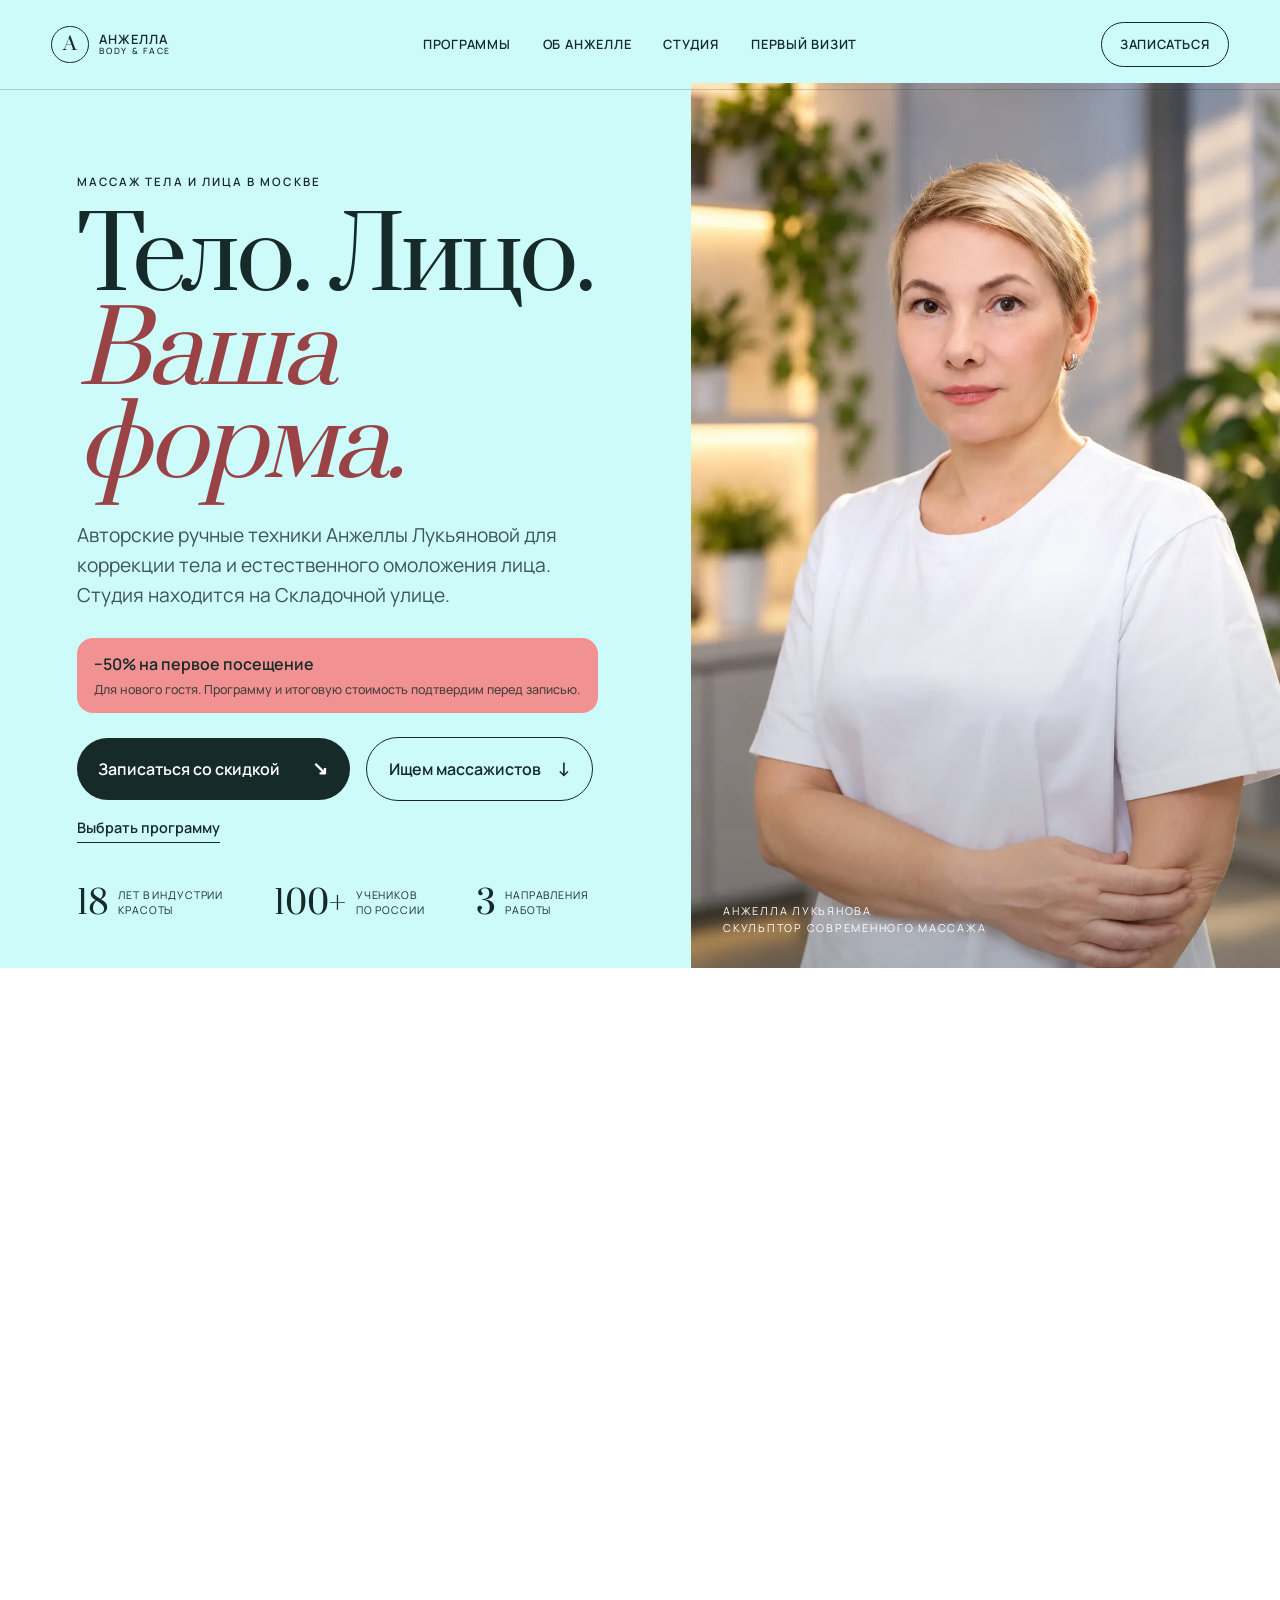
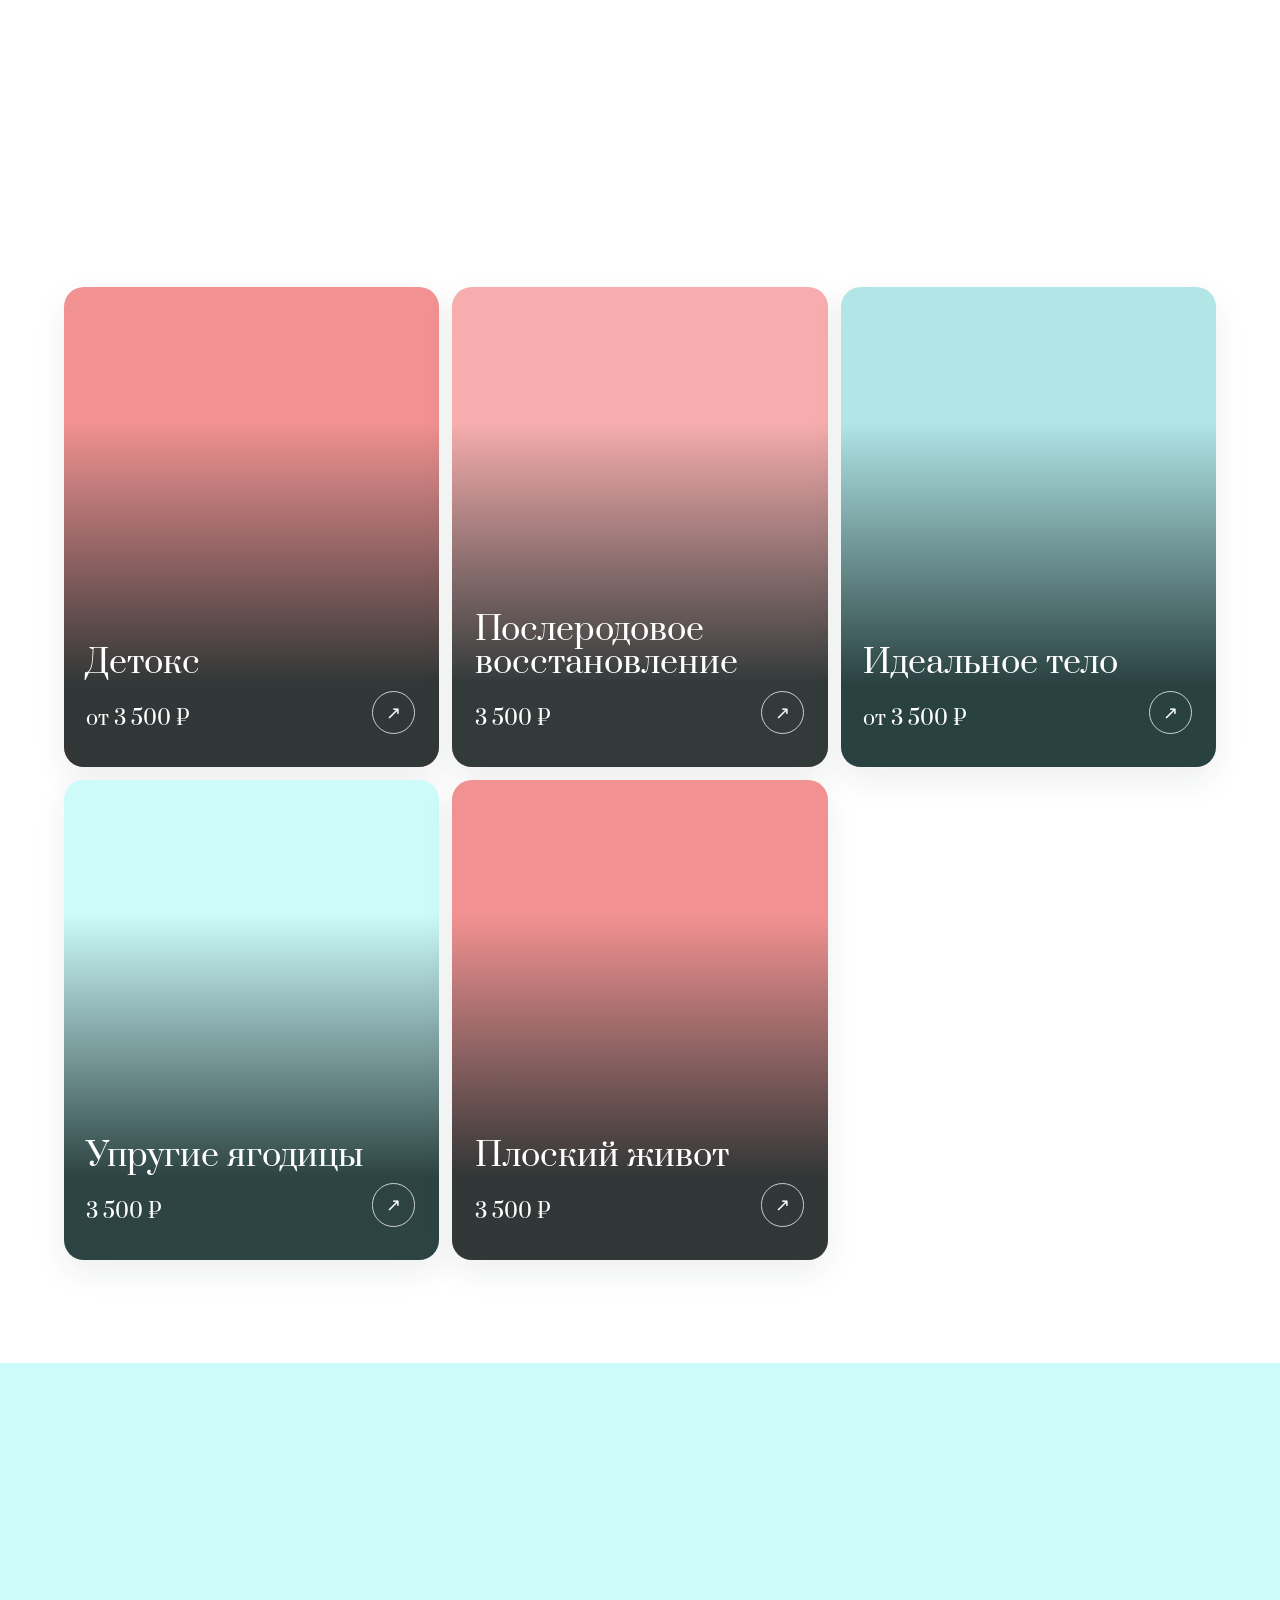
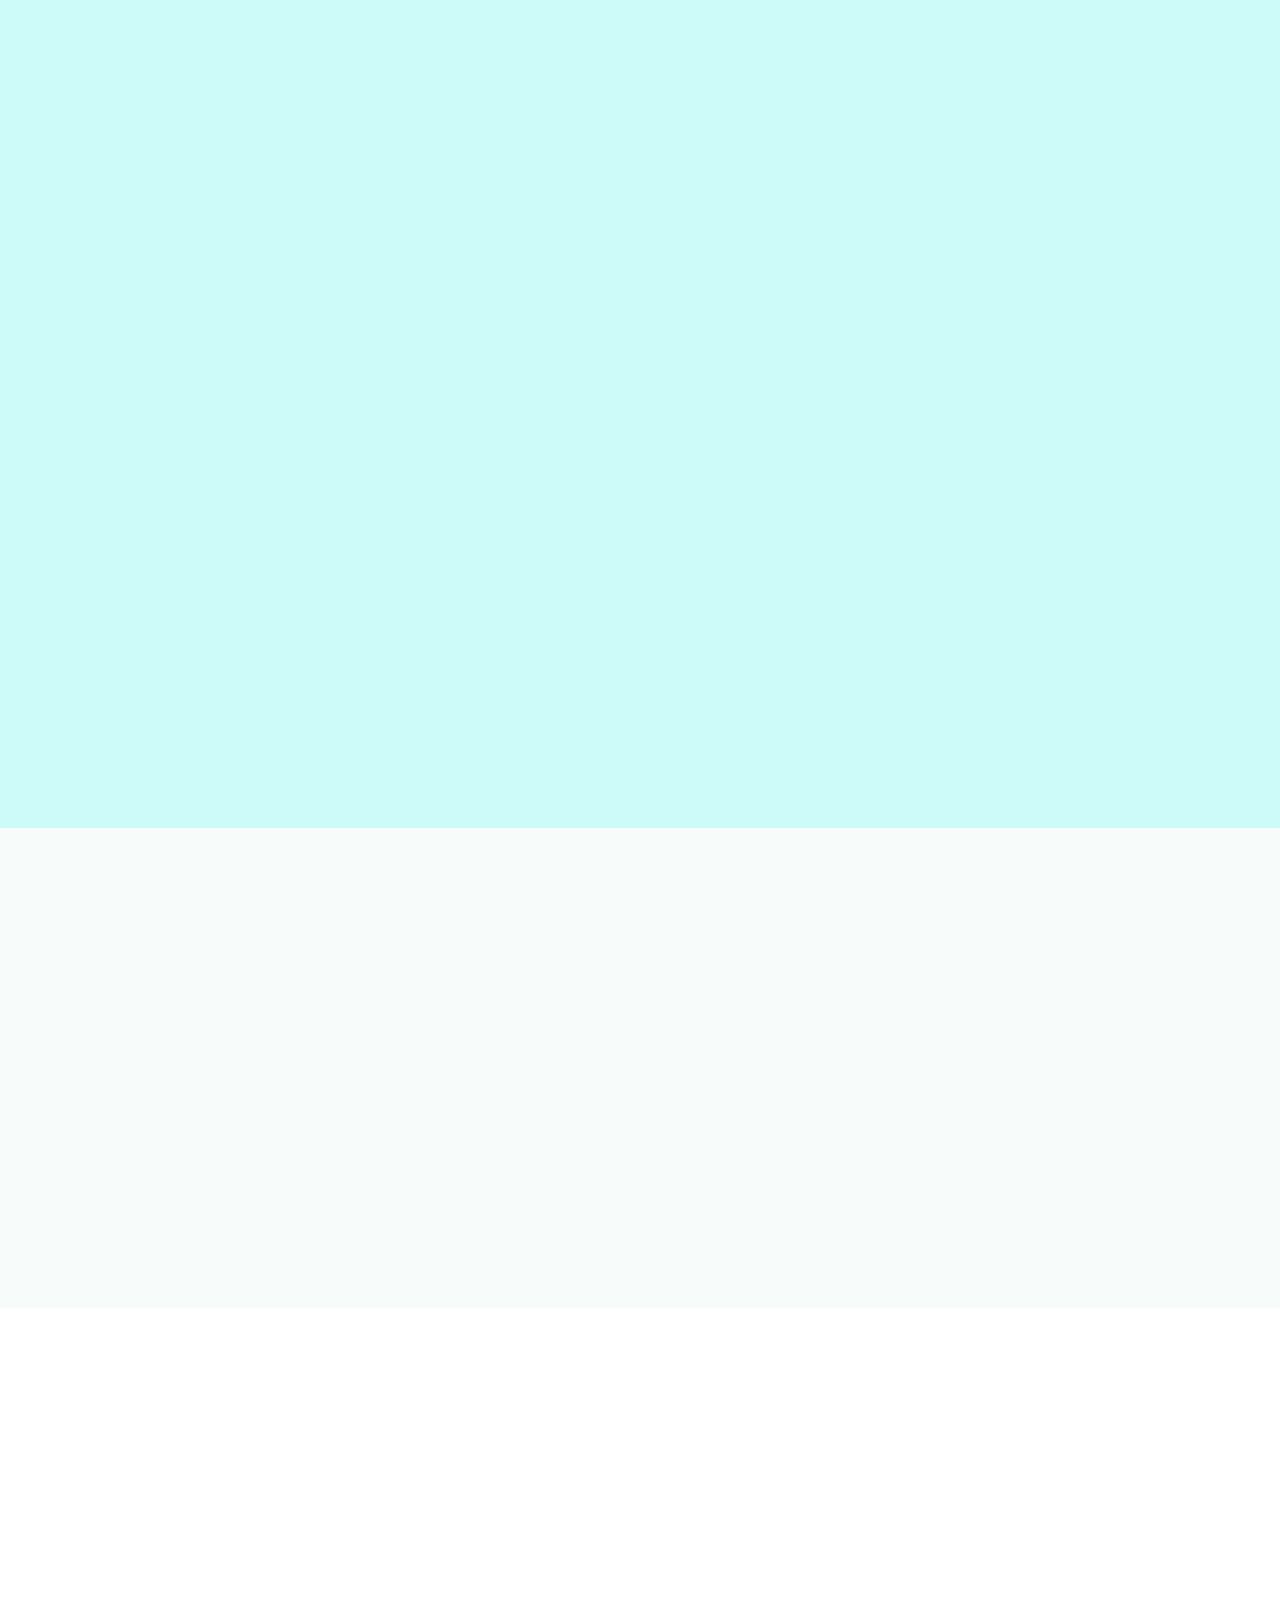
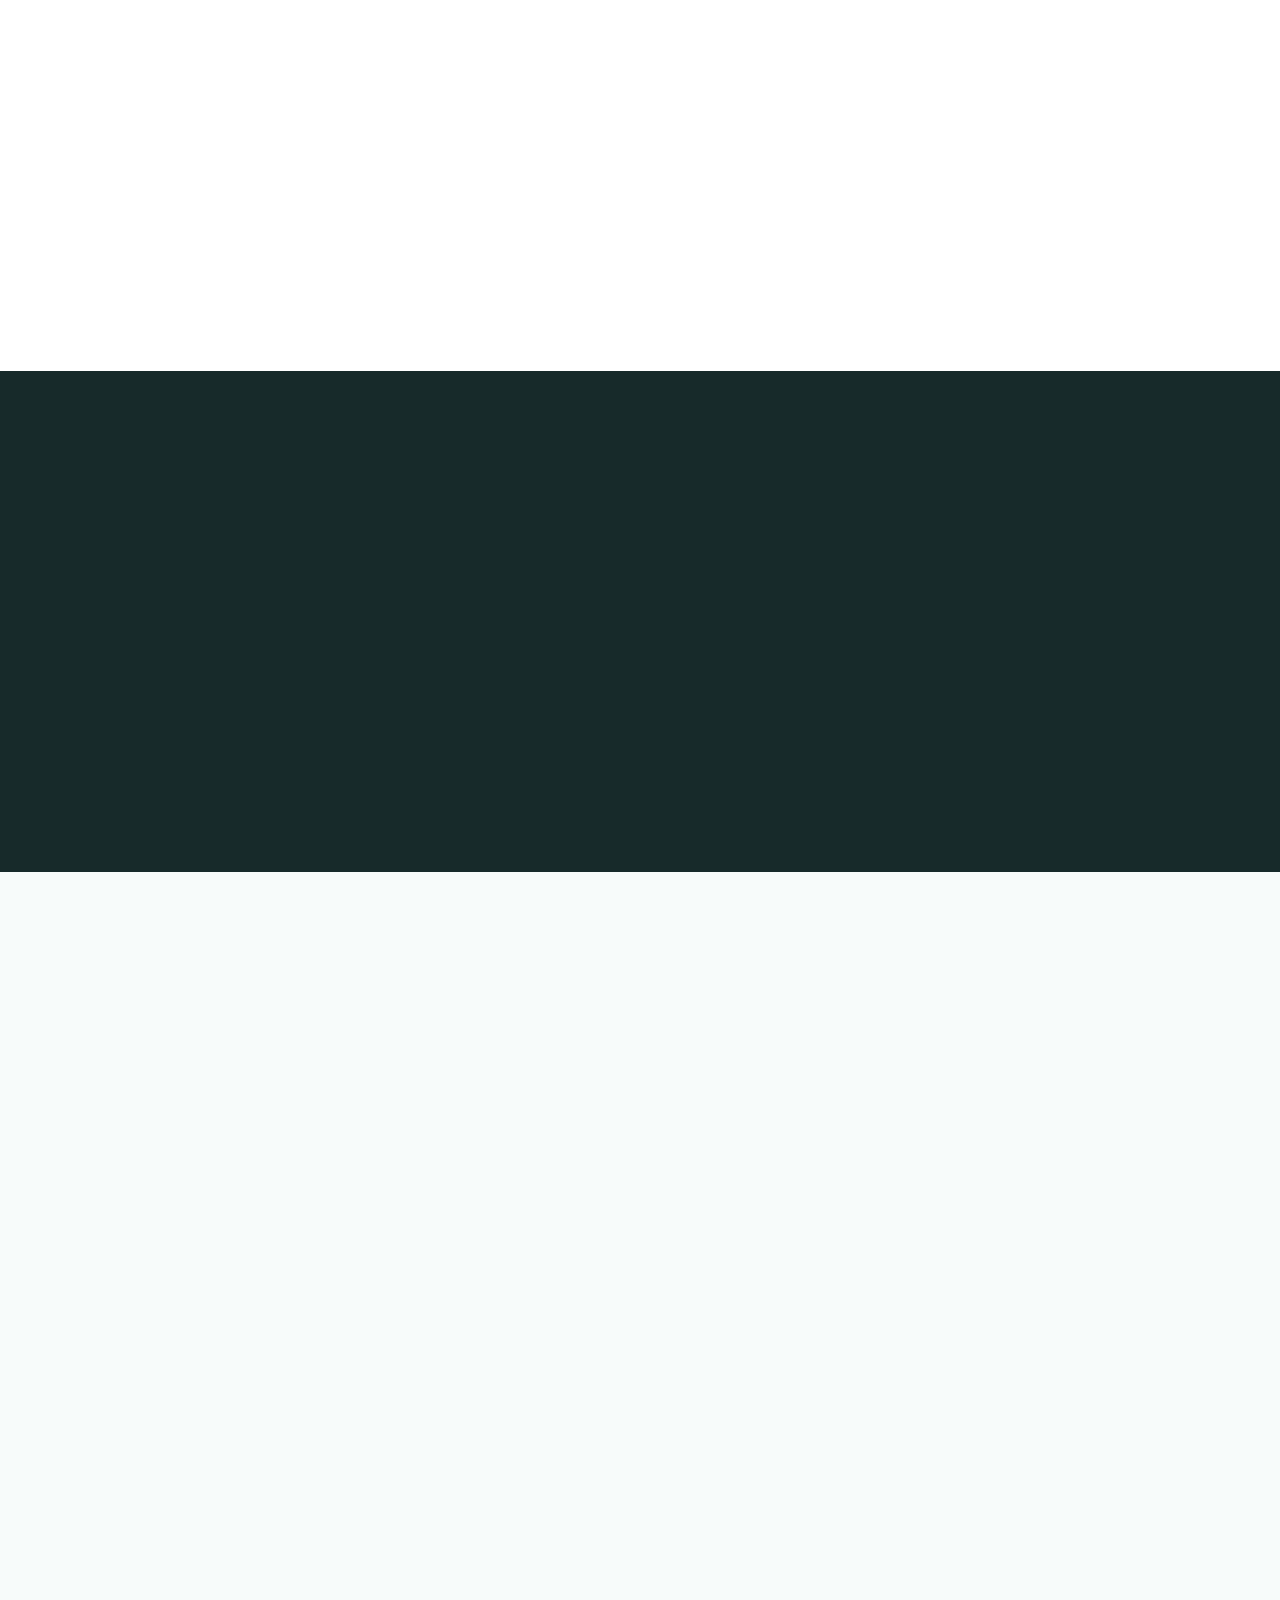
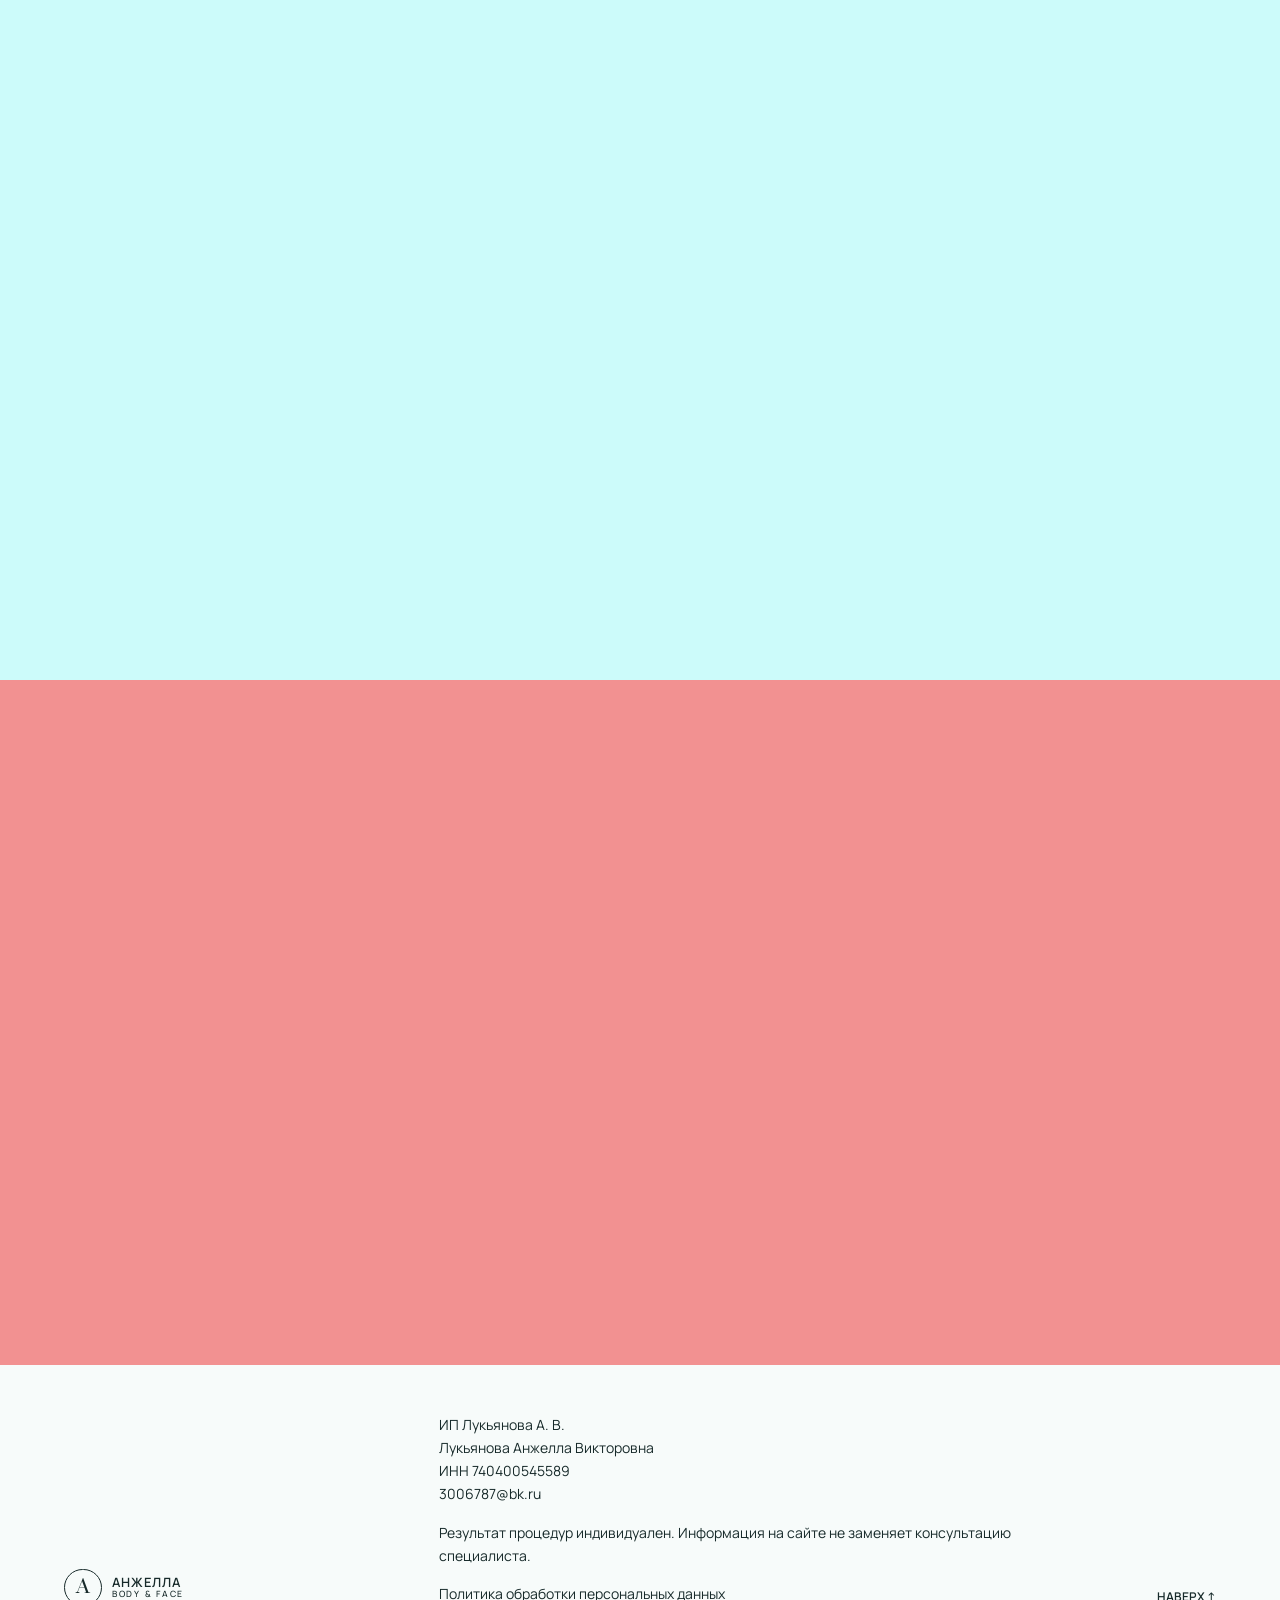
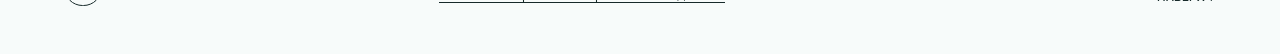
==== index.html @ 1d1139fc "Add hero vacancy link and content admin integration" ====
<!doctype html>
<html lang="ru">
<head>
  <meta charset="utf-8">
  <meta http-equiv="Content-Security-Policy" content="default-src 'none'; script-src 'self'; style-src 'self'; img-src 'self'; font-src 'self'; connect-src https://angella-content-admin.pastel-seal-2668.chatgpt.site; frame-src https://yandex.ru; object-src 'none'; base-uri 'none'; form-action 'none'; worker-src 'none'; manifest-src 'none'; upgrade-insecure-requests">
  <meta name="referrer" content="no-referrer">
  <meta http-equiv="x-dns-prefetch-control" content="off">
  <meta name="viewport" content="width=device-width, initial-scale=1">
  <meta name="description" content="Студия авторского массажа Анжеллы Лукьяновой в Москве: коррекция тела, омоложение лица и косметологический уход. Скидка 50% на первое посещение.">
  <meta name="theme-color" content="#CCFBFA">
  <meta property="og:type" content="website">
  <meta property="og:locale" content="ru_RU">
  <meta property="og:title" content="Студия массажа Анжеллы Лукьяновой в Москве">
  <meta property="og:description" content="Авторские программы для тела и лица. Скидка 50% на первое посещение.">
  <meta property="og:url" content="https://ranhomer2010-sketch.github.io/TOPAN42/">
  <meta property="og:image" content="https://ranhomer2010-sketch.github.io/TOPAN42/assets/photo-reception.webp">
  <meta property="og:image:alt" content="Интерьер студии массажа Анжеллы Лукьяновой">
  <meta name="twitter:card" content="summary_large_image">
  <title>Студия массажа Анжеллы Лукьяновой в Москве</title>
  <link rel="canonical" href="https://ranhomer2010-sketch.github.io/TOPAN42/">
  <link rel="icon" href="assets/favicon.svg" type="image/svg+xml">
  <link rel="stylesheet" href="assets/styles.css?v=20260920-vacancy-hero">
</head>
<body>
  <a class="skip-link" href="#main">Перейти к содержанию</a>

  <header class="site-header" aria-label="Основная навигация">
    <a class="brand" href="#top" aria-label="Анжелла Лукьянова, на главную">
      <span class="brand-mark">A</span>
      <span class="brand-copy">Анжелла<br><small>body &amp; face</small></span>
    </a>
    <nav class="desktop-nav" aria-label="Разделы страницы">
      <a href="#programs">Программы</a>
      <a href="#about">Об Анжелле</a>
      <a href="#studio">Студия</a>
      <a href="#visit">Первый визит</a>
    </nav>
    <a class="header-cta" href="#contacts">Записаться</a>
  </header>

  <nav class="mobile-nav" aria-label="Быстрая навигация">
    <a href="#programs">Услуги</a>
    <a href="#location">Карта</a>
    <a class="mobile-nav-primary" href="#contacts">Запись</a>
  </nav>

  <main id="main">
    <section class="hero" id="top">
      <div class="hero-copy reveal">
        <p class="eyebrow">Массаж тела и лица в Москве</p>
        <h1>Тело. Лицо.<br><em>Ваша форма.</em></h1>
        <p class="hero-lead" data-content="general.heroLead">Авторские ручные техники Анжеллы Лукьяновой для коррекции тела и естественного омоложения лица. Студия находится на Складочной улице.</p>
        <a class="hero-offer" href="#offers">
          <strong data-content="general.firstVisitOffer">−50% на первое посещение</strong>
          <span data-content="general.firstVisitNote">Для нового гостя. Программу и итоговую стоимость подтвердим перед записью.</span>
        </a>
        <div class="hero-actions">
          <a class="button button-dark" href="#contacts">Записаться со скидкой <span aria-hidden="true">↘</span></a>
          <a class="button hero-vacancy-button" href="#vacancy">Ищем массажистов <span aria-hidden="true">↓</span></a>
          <a class="text-link" href="#programs">Выбрать программу</a>
        </div>
        <dl class="hero-stats" aria-label="Опыт и квалификация">
          <div><dt>18</dt><dd>лет в индустрии<br>красоты</dd></div>
          <div><dt>100+</dt><dd>учеников<br>по России</dd></div>
          <div><dt>3</dt><dd>направления<br>работы</dd></div>
        </dl>
      </div>
      <div class="hero-visual reveal">
        <img src="assets/hero-angella.webp" alt="Анжелла Лукьянова, основатель студии массажа" width="1024" height="1536" fetchpriority="high" decoding="async">
        <p class="image-note">Анжелла Лукьянова<br>скульптор современного массажа</p>
      </div>
    </section>

    <section class="programs section-pad" id="programs" aria-labelledby="programs-title">
      <div class="section-head reveal">
        <div>
          <p class="section-number">Программы</p>
          <h2 id="programs-title">Выберите свою<br><em>точку изменений</em></h2>
        </div>
        <p class="section-intro">Три направления, десять программ. Если сложно выбрать, начните с задачи, которую хотите решить.</p>
      </div>

      <aside class="offers reveal" id="offers" aria-labelledby="offers-title">
        <h3 id="offers-title">Начните со знакомства</h3>
        <div class="offers-grid">
          <div class="offer offer-first">
            <strong>50%</strong>
            <div><h4>Новому гостю на первое посещение</h4><p>Разовая скидка для знакомства со студией. Перед записью поможем выбрать программу и подтвердим итоговую стоимость.</p></div>
          </div>
          <div class="offer">
            <strong>20%</strong>
            <div><h4>На курс из 10 сеансов</h4><p data-content="general.course10Offer">При покупке курса из 10 сеансов в день пробного посещения — скидка 20%.</p></div>
          </div>
          <div class="offer">
            <strong>15%</strong>
            <div><h4>На курс из 5 сеансов</h4><p data-content="general.course5Offer">При покупке курса из 5 сеансов в день пробного посещения — скидка 15%.</p></div>
          </div>
        </div>
        <div class="offer-details">
          <p><strong>Как воспользоваться:</strong> напишите в MAX, WhatsApp или запишитесь онлайн через DIKIDI, сообщите, что идёте впервые, и выберите удобное время.</p>
          <p>Скидки на курсы оформляются только в день пробного сеанса. Доступность акции для выбранной процедуры и итоговую стоимость специалист подтвердит до записи.</p>
        </div>
      </aside>

      <div class="program-tabs reveal" role="tablist" aria-label="Категории программ">
        <button class="tab is-active" id="tab-body" role="tab" aria-selected="true" aria-controls="program-grid" tabindex="0" data-filter="body">Коррекция тела</button>
        <button class="tab" id="tab-face" role="tab" aria-selected="false" aria-controls="program-grid" tabindex="-1" data-filter="face">Омоложение лица</button>
        <button class="tab" id="tab-cosmetology" role="tab" aria-selected="false" aria-controls="program-grid" tabindex="-1" data-filter="cosmetology">Косметология</button>
      </div>

      <div class="program-grid" id="program-grid" role="tabpanel" aria-labelledby="tab-body">
        <button class="service-card coral reveal" type="button" data-category="body" data-service="detox">
          <img class="service-art" src="assets/art-detox.webp" alt="" width="1086" height="1448" loading="lazy" decoding="async">
          <span class="service-name">Детокс</span><strong>от 3 500 ₽</strong><span class="service-arrow">↗</span>
        </button>
        <button class="service-card blush reveal" type="button" data-category="body" data-service="postpartum">
          <img class="service-art" src="assets/art-postpartum.webp" alt="" width="1086" height="1448" loading="lazy" decoding="async">
          <span class="service-name">Послеродовое восстановление</span><strong>3 500 ₽</strong><span class="service-arrow">↗</span>
        </button>
        <button class="service-card aqua reveal" type="button" data-category="body" data-service="ideal-body">
          <img class="service-art" src="assets/art-ideal-body.webp" alt="" width="1086" height="1448" loading="lazy" decoding="async">
          <span class="service-name">Идеальное тело</span><strong>от 3 500 ₽</strong><span class="service-arrow">↗</span>
        </button>
        <button class="service-card ice reveal" type="button" data-category="body" data-service="glutes">
          <img class="service-art" src="assets/art-glutes.webp" alt="" width="1086" height="1448" loading="lazy" decoding="async">
          <span class="service-name">Упругие ягодицы</span><strong>3 500 ₽</strong><span class="service-arrow">↗</span>
        </button>
        <button class="service-card coral reveal" type="button" data-category="body" data-service="flat-stomach">
          <img class="service-art" src="assets/art-flat-stomach.webp" alt="" width="1086" height="1448" loading="lazy" decoding="async">
          <span class="service-name">Плоский живот</span><strong>3 500 ₽</strong><span class="service-arrow">↗</span>
        </button>
        <button class="service-card blush reveal" type="button" data-category="face" data-service="stop-age">
          <img class="service-art" src="assets/art-stop-age.webp" alt="" width="1086" height="1448" loading="lazy" decoding="async">
          <span class="service-name">СтопВозраст</span><strong>3 500 ₽</strong><span class="service-arrow">↗</span>
        </button>
        <button class="service-card aqua reveal" type="button" data-category="face" data-service="face-plastic">
          <img class="service-art" src="assets/art-face-plastic.webp" alt="" width="1086" height="1448" loading="lazy" decoding="async">
          <span class="service-name">Ручная пластика лица</span><strong>3 500 ₽</strong><span class="service-arrow">↗</span>
        </button>
        <button class="service-card ice reveal" type="button" data-category="cosmetology" data-service="lifting">
          <img class="service-art" src="assets/art-lifting.webp" alt="" width="1082" height="1453" loading="lazy" decoding="async">
          <span class="service-name">Лифтинг-комплекс</span><strong>5 000 ₽</strong><span class="service-arrow">↗</span>
        </button>
        <button class="service-card coral reveal" type="button" data-category="cosmetology" data-service="cleaning">
          <img class="service-art" src="assets/art-cleaning.webp" alt="" width="1086" height="1448" loading="lazy" decoding="async">
          <span class="service-name">Механическая чистка</span><strong>3 600 ₽</strong><span class="service-arrow">↗</span>
        </button>
        <button class="service-card aqua reveal" type="button" data-category="cosmetology" data-service="regeneration">
          <img class="service-art" src="assets/art-regeneration.webp" alt="" width="1086" height="1448" loading="lazy" decoding="async">
          <span class="service-name">Очищение + регенерация</span><strong>4 600 ₽</strong><span class="service-arrow">↗</span>
        </button>
      </div>
    </section>

    <section class="about section-pad" id="about" aria-labelledby="about-title">
      <div class="about-title reveal">
        <p class="section-number">Мастер</p>
        <h2 id="about-title">Анжелла<br><em>Лукьянова</em></h2>
        <p class="role">Скульптор современного массажа тела и лица</p>
      </div>
      <div class="about-story reveal">
        <p class="story-lead">«Красота начинается с того момента, когда ты решаешь быть собой»</p>
        <p>Мой путь в сфере массажа начался в 2008 году. Пять лет я работала ведущим косметологом французского бренда в ЦУМе, а затем создала собственный подход к ручной коррекции тела и омоложению лица.</p>
        <p>Сегодня я продолжаю учиться, развиваю авторские методики и передаю их мастерам. Более 100 специалистов по России уже прошли моё обучение.</p>
        <div class="credentials">
          <span>Авторский курс «Арабеска»</span>
          <span>Школа векторного массажа</span>
          <span>Академия Галины Макаровой</span>
          <span>Сертифицированный наставник</span>
        </div>
        <div class="certificate-strip" aria-label="Сертификаты Анжеллы">
          <a href="assets/certificate-fire-dragon.webp" target="_blank" rel="noopener noreferrer" aria-label="Открыть сертификат по программе Огненный дракон"><img src="assets/certificate-fire-dragon.webp" alt="Сертификат Анжеллы Лукьяновой по программе Огненный дракон" width="1600" height="1140" loading="lazy" decoding="async"></a>
          <a href="assets/certificate-fox-eyes.webp" target="_blank" rel="noopener noreferrer" aria-label="Открыть сертификат по массажу лица Лисьи глазки"><img src="assets/certificate-fox-eyes.webp" alt="Сертификат по массажу лица Лисьи глазки" width="1280" height="885" loading="lazy" decoding="async"></a>
          <a href="assets/certificate-vector.webp" target="_blank" rel="noopener noreferrer" aria-label="Открыть сертификат по векторному массажу"><img src="assets/certificate-vector.webp" alt="Сертификат школы векторного массажа" width="888" height="620" loading="lazy" decoding="async"></a>
        </div>
        <button class="certificate-more" type="button">Посмотреть все сертификаты <span aria-hidden="true">↗</span></button>
      </div>
    </section>

    <section class="manifesto section-pad reveal" aria-labelledby="manifesto-title">
      <p class="section-number">Подход</p>
      <div>
        <h2 id="manifesto-title">Не маскируем.<br><span>Работаем с формой.</span></h2>
        <p>Подбираем программу под вашу задачу: уменьшить отёчность, улучшить тонус кожи, подчеркнуть контуры тела или вернуть лицу свежий вид.</p>
      </div>
    </section>

    <section class="studio-gallery section-pad" id="studio" aria-labelledby="studio-title">
      <div class="section-head reveal">
        <div>
          <p class="section-number">Пространство</p>
          <h2 id="studio-title">Место, где<br><em>можно выдохнуть</em></h2>
        </div>
        <p class="section-intro">Спокойная атмосфера, уютные кабинеты и удобные массажные кушетки. Пространство, в котором всё готово к вашему отдыху.</p>
      </div>
      <div class="studio-grid" aria-label="Интерьеры массажной студии">
        <a class="studio-photo reveal" href="assets/studio-reception-new.webp" target="_blank" rel="noopener noreferrer" aria-label="Открыть фотографию зоны встречи">
          <img src="assets/studio-reception-new.webp" alt="Зона встречи в студии массажа Анжеллы Лукьяновой" width="1447" height="1087" loading="lazy" decoding="async">
        </a>
        <a class="studio-photo reveal" href="assets/studio-neutral.webp" target="_blank" rel="noopener noreferrer" aria-label="Открыть фотографию массажного кабинета">
          <img src="assets/studio-neutral.webp" alt="Светлый массажный кабинет с подготовленной кушеткой" width="1448" height="1086" loading="lazy" decoding="async">
        </a>
        <a class="studio-photo studio-photo-portrait reveal" href="assets/studio-green.webp" target="_blank" rel="noopener noreferrer" aria-label="Открыть фотографию кабинета с зелёной кушеткой">
          <img src="assets/studio-green.webp" alt="Массажный кабинет с зелёной кушеткой и мягким светом" width="1087" height="1447" loading="lazy" decoding="async">
        </a>
        <a class="studio-photo studio-photo-portrait reveal" href="assets/studio-curtains.webp" target="_blank" rel="noopener noreferrer" aria-label="Открыть фотографию уютного кабинета">
          <img src="assets/studio-curtains.webp" alt="Уютный массажный кабинет с полотенцами и мягким освещением" width="1087" height="1447" loading="lazy" decoding="async">
        </a>
        <a class="studio-photo studio-photo-portrait reveal" href="assets/studio-mirror.webp" target="_blank" rel="noopener noreferrer" aria-label="Открыть фотографию кабинета с зеркалом">
          <img src="assets/studio-mirror.webp" alt="Массажный кабинет с подсвеченным зеркалом" width="1086" height="1448" loading="lazy" decoding="async">
        </a>
      </div>
    </section>

    <section class="visit section-pad" id="visit" aria-labelledby="visit-title">
      <div class="section-head reveal">
        <div><p class="section-number">Первый визит</p><h2 id="visit-title">Спокойно.<br><em>Всё по шагам.</em></h2></div>
        <p class="section-intro">Не нужно разбираться в названиях техник. Достаточно рассказать, какой результат вы хотите получить.</p>
      </div>
      <ol class="steps">
        <li class="reveal"><h3>Знакомимся</h3><p>Обсуждаем вашу задачу, особенности и ожидания от процедуры.</p></li>
        <li class="reveal"><h3>Выбираем программу</h3><p>Специалист рекомендует технику и продолжительность сеанса.</p></li>
        <li class="reveal"><h3>Проводим массаж</h3><p>Проводим процедуру и даём рекомендации по дальнейшему уходу.</p></li>
      </ol>
      <div class="process-gallery" role="group" aria-labelledby="process-title">
        <div class="process-heading reveal">
          <h3 id="process-title">Как проходит массаж</h3>
          <p>Ручная работа с телом и лицом. Несколько моментов из наших сеансов.</p>
        </div>
        <div class="process-grid">
          <a class="process-photo reveal" href="assets/process-neck.webp" target="_blank" rel="noopener noreferrer" aria-label="Открыть фотографию работы с плечами и шеей">
            <img src="assets/process-neck.webp" alt="Анжелла работает с зоной плеч и шеи" width="1024" height="1536" loading="lazy" decoding="async">
          </a>
          <a class="process-photo reveal" href="assets/process-body.webp" target="_blank" rel="noopener noreferrer" aria-label="Открыть фотографию массажа спины">
            <img src="assets/process-body.webp" alt="Анжелла проводит ручной массаж спины" width="1086" height="1448" loading="lazy" decoding="async">
          </a>
          <a class="process-photo process-photo-wide reveal" href="assets/process-leg.webp" target="_blank" rel="noopener noreferrer" aria-label="Открыть фотографию массажа ног">
            <img src="assets/process-leg.webp" alt="Ручная техника массажа ног" width="1536" height="1024" loading="lazy" decoding="async">
          </a>
        </div>
      </div>
    </section>

    <section class="values section-pad" aria-labelledby="values-title">
      <div class="values-panel reveal">
        <p class="section-number">Стандарт студии</p>
        <h2 id="values-title">Одна методика.<br><em>Единое качество.</em></h2>
        <p>В основе работы студии авторские ручные техники Анжеллы. Каждая программа адаптируется под человека, а не наоборот.</p>
      </div>
      <div class="values-list reveal">
        <div><p>Авторские ручные техники массажа тела и лица</p></div>
        <div><p>Постоянное повышение квалификации</p></div>
        <div><p>Индивидуальный план процедур</p></div>
        <div><p>Честный разговор о возможном результате</p></div>
      </div>
    </section>

    <section class="vacancy section-pad" id="vacancy" aria-labelledby="vacancy-title">
      <div class="section-head reveal">
        <div>
          <p class="section-number">Открыта вакансия</p>
          <h2 id="vacancy-title" data-content="vacancy.title">Ищем массажистов</h2>
        </div>
        <p class="section-intro" data-content="vacancy.intro">Приглашаем опытных специалистов и новичков, которые хотят освоить востребованную профессию и расти до уровня ВИП-мастера.</p>
      </div>

      <div class="vacancy-grid">
        <article class="vacancy-card vacancy-card-dark reveal">
          <p class="vacancy-label">Для специалистов с опытом</p>
          <h3>Работа с телом<br>и лицом</h3>
          <ul>
            <li>Знание классических техник будет преимуществом</li>
            <li data-content="vacancy.income">Доход от 100 000 ₽: процент от выручки</li>
            <li>Возможность вырасти до уровня ВИП-мастера</li>
            <li>Заботливая атмосфера женской студии</li>
          </ul>
        </article>

        <article class="vacancy-card vacancy-card-light reveal">
          <p class="vacancy-label">Для новичков без опыта</p>
          <h3>Обучим с нуля<br>за одну неделю</h3>
          <p><strong data-content="vacancy.trainingPrice">Первый этап обучения — 19 000 ₽</strong>. <span data-content="vacancy.trainingText">За неделю вы освоите базу, поработаете в парах, попробуете техники на себе и пройдёте практику на моделях в студии.</span></p>
          <ul>
            <li>Техники массажа тела и лица</li>
            <li>Подготовка к работе сразу после обучения</li>
            <li>Дальнейший рост внутри студии</li>
          </ul>
        </article>
      </div>

      <div class="vacancy-bottom reveal">
        <div>
          <p class="vacancy-label">Что важно</p>
          <p data-content="vacancy.requirements">Медицинская книжка обязательна. Также ждём нацеленность на результат, желание работать и зарабатывать, коммуникабельность и клиентоориентированность.</p>
        </div>
        <div class="vacancy-actions">
          <a class="button button-dark" data-link-content="general.maxUrl" href="https://web.max.ru/165388422" target="_blank" rel="noopener noreferrer" referrerpolicy="no-referrer">Откликнуться в MAX <span aria-hidden="true">↗</span></a>
          <a class="vacancy-link" data-link-content="general.whatsappUrl" href="https://wa.me/message/MFKTMERDPEEUL1?src=qr" target="_blank" rel="noopener noreferrer" referrerpolicy="no-referrer">Написать в WhatsApp</a>
        </div>
      </div>
      <p class="vacancy-note reveal">Подробности об условиях работы и следующих этапах обучения обсудим на собеседовании.</p>
    </section>

    <section class="faq section-pad" aria-labelledby="faq-title">
      <div class="faq-heading reveal"><p class="section-number">Вопросы</p><h2 id="faq-title">Перед тем,<br><em>как записаться</em></h2></div>
      <div class="accordion reveal">
        <details open><summary>Как выбрать программу?<span>+</span></summary><p>Ориентируйтесь на основную задачу. Если сомневаетесь, специалист поможет подобрать направление и длительность перед записью.</p></details>
        <details id="preparation"><summary>Как подготовиться к массажу?<span>+</span></summary>
          <p>Рекомендации студии перед сеансом:</p>
          <ul class="preparation-list">
            <li>Выпейте 1-2 стакана воды за час-два до массажа.</li>
            <li>Избегайте обильной еды за 1,5-2 часа до сеанса.</li>
            <li>Воздержитесь от алкоголя как минимум за сутки до массажа.</li>
            <li>Если принимаете лекарства, сообщите об этом массажисту лично перед процедурой.</li>
            <li>Примите душ или ванну перед массажем.</li>
            <li>Не наносите косметические средства перед процедурой.</li>
            <li>Перед посещением освободите мочевой пузырь и при необходимости кишечник.</li>
            <li>Перед процедурой лично сообщите массажисту, если у вас есть аллергия на косметические средства.</li>
            <li>Придите хотя бы за 5 минут до начала, чтобы спокойно настроиться на сеанс.</li>
            <li>Выключите звук на телефоне.</li>
          </ul>
        </details>
        <details><summary>Есть ли противопоказания?<span>+</span></summary><p>Да. Обсудите ограничения со специалистом лично перед процедурой. Не отправляйте медицинские документы и сведения о здоровье через мессенджеры или электронную почту. При необходимости потребуется консультация врача.</p></details>
        <details class="result-details"><summary>Когда будет заметен результат?<span>+</span></summary>
          <div class="faq-answer">
            <p>У отдельных клиентов уменьшение отёчности может дать до 5 см в объёмах уже после первого сеанса. Выраженность и длительность эффекта индивидуальны и зависят от исходного состояния.</p>
            <figure class="result-art">
              <img src="assets/art-result-5cm.webp" width="1536" height="1024" loading="lazy" decoding="async" alt="Иллюстрация измерения объёмов после сеанса ручного массажа">
              <figcaption><strong>до 5 см</strong><span>после первого сеанса*</span></figcaption>
            </figure>
            <p class="result-note">* Возможный эффект связан прежде всего с уменьшением отёчности. Результат индивидуален.</p>
          </div>
        </details>
      </div>
    </section>

    <section class="location section-pad" id="location" aria-labelledby="location-title">
      <div class="section-head reveal">
        <div>
          <p class="section-number">Карта и отзывы</p>
          <h2 id="location-title">Отзывы гостей<br><em>на Яндекс Картах</em></h2>
        </div>
        <div class="location-copy">
          <p>Реальные впечатления клиентов о студии и работе мастеров.</p>
          <p>Из виджета можно перейти на Яндекс Карты и оставить свой отзыв.</p>
        </div>
      </div>
      <div class="map-consent reveal" id="yandex-map" data-map-src="https://yandex.ru/maps-reviews-widget/124073549368?comments">
        <div class="map-consent-card" id="map-consent-card">
          <p class="eyebrow">Внешний сервис</p>
          <h3>Показать отзывы</h3>
          <p>До вашего согласия виджет Яндекса не загружается. После нажатия Яндекс получит IP-адрес и технические данные браузера и может использовать cookies по своим правилам.</p>
          <div class="map-consent-actions">
            <button class="button button-dark" id="load-yandex-map" type="button">Согласиться и читать отзывы</button>
            <a class="text-link" href="https://yandex.ru/maps/org/massazhny_kabinet_lukyanovoy_a_v_/124073549368/reviews/?ll=37.594019%2C55.804668&amp;z=15" target="_blank" rel="noopener noreferrer" referrerpolicy="no-referrer">Открыть отзывы отдельно</a>
          </div>
          <p class="map-policy-link"><a href="privacy.html#cookies-title">Подробнее о cookies и обработке данных</a></p>
        </div>
      </div>
      <p class="map-controls" id="map-controls" hidden><button type="button" id="unload-yandex-map">Отключить виджет и отозвать согласие</button></p>
      <noscript><p class="map-noscript">Для встроенных отзывов требуется JavaScript. Вы можете <a href="https://yandex.ru/maps/org/massazhny_kabinet_lukyanovoy_a_v_/124073549368/reviews/?ll=37.594019%2C55.804668&amp;z=15" target="_blank" rel="noopener noreferrer" referrerpolicy="no-referrer">прочитать отзывы на Яндекс Картах</a>.</p></noscript>
    </section>

    <section class="contact section-pad" id="contacts" aria-labelledby="contact-title">
      <div class="contact-copy reveal">
        <p class="section-number">Контакты и запись</p>
        <h2 id="contact-title">Начнём с<br><em>вашей задачи</em></h2>
        <address class="studio-address"><p data-content="general.address">ул. Складочная, 1 стр. 5, БЦ «Гульден», 2 этаж, 5 линия, офис 2127</p></address>
        <p class="contact-hours" data-content="general.hours">Ежедневно с 10:00 до 21:00</p>
      </div>
      <div class="contact-actions reveal">
        <a class="contact-button contact-button-primary" data-link-content="general.maxUrl" href="https://web.max.ru/165388422" target="_blank" rel="noopener noreferrer" referrerpolicy="no-referrer">
          <span class="contact-button-main"><span class="contact-icon" aria-hidden="true"><svg viewBox="0 0 24 24"><path d="M5 17V7l7 6 7-6v10"/></svg></span><span>Записаться в MAX</span></span><span class="contact-arrow" aria-hidden="true">↗</span>
        </a>
        <a class="contact-button" data-link-content="general.whatsappUrl" href="https://wa.me/message/MFKTMERDPEEUL1?src=qr" target="_blank" rel="noopener noreferrer" referrerpolicy="no-referrer">
          <span class="contact-button-main"><span class="contact-icon" aria-hidden="true"><svg viewBox="0 0 24 24"><circle cx="12" cy="12" r="8"/><path d="M9 8.5c.5 3.3 3.1 5.9 6.5 6.5l1-1.8-2.1-1-1 1c-1.2-.5-2.1-1.4-2.6-2.6l1-1-1-2.1L9 8.5Z"/></svg></span><span>Записаться в WhatsApp</span></span><span class="contact-arrow" aria-hidden="true">↗</span>
        </a>
        <a class="contact-button contact-button-booking" data-link-content="general.dikidiUrl" href="https://dikidi.ru/1643378?p=0.pi" target="_blank" rel="noopener noreferrer" referrerpolicy="no-referrer">
          <span class="contact-button-main"><span class="contact-icon" aria-hidden="true"><svg viewBox="0 0 24 24"><rect x="5" y="6" width="14" height="13" rx="2"/><path d="M8 4v4m8-4v4M5 10h14m-10 4 2 2 4-4"/></svg></span><span>Записаться онлайн в DIKIDI</span></span><span class="contact-arrow" aria-hidden="true">↗</span>
        </a>
        <a class="contact-button" href="https://yandex.ru/maps/org/massazhny_kabinet_lukyanovoy_a_v_/124073549368/reviews/?ll=37.594019%2C55.804668&amp;z=15" target="_blank" rel="noopener noreferrer" referrerpolicy="no-referrer">
          <span class="contact-button-main"><span class="contact-icon" aria-hidden="true"><svg viewBox="0 0 24 24"><path d="M12 21s6-5.4 6-11a6 6 0 1 0-12 0c0 5.6 6 11 6 11Z"/><circle cx="12" cy="10" r="2"/></svg></span><span>Читать отзывы в Яндекс Картах</span></span><span class="contact-arrow" aria-hidden="true">↗</span>
        </a>
        <p>Только по предварительной записи</p>
        <p class="contact-privacy">Для записи достаточно имени и удобного времени. Кнопки открывают внешние сервисы MAX, WhatsApp, DIKIDI и Яндекс Карты. <a href="privacy.html">Как обрабатываются данные</a></p>
      </div>
    </section>
  </main>

  <footer>
    <div class="brand footer-brand"><span class="brand-mark">A</span><span class="brand-copy">Анжелла<br><small>body &amp; face</small></span></div>
    <div class="footer-details">
      <p class="footer-business">ИП Лукьянова А. В.<br>Лукьянова Анжелла Викторовна<br>ИНН 740400545589<br><a data-mail-content="general.email" href="mailto:3006787@bk.ru">3006787@bk.ru</a></p>
      <p>Результат процедур индивидуален. Информация на сайте не заменяет консультацию специалиста.</p>
      <a class="privacy-link" href="privacy.html">Политика обработки персональных данных</a>
    </div>
    <a href="#top">Наверх ↑</a>
  </footer>

  <dialog class="service-dialog" id="service-dialog" aria-labelledby="service-dialog-title">
    <button class="dialog-close service-dialog-close" type="button" aria-label="Закрыть">×</button>
    <img class="service-dialog-art" id="service-dialog-art" alt="" width="1086" height="1448">
    <div class="service-dialog-copy">
      <p class="eyebrow" id="service-dialog-category">Программа</p>
      <h2 id="service-dialog-title"></h2>
      <div class="service-dialog-prices" id="service-dialog-prices" aria-label="Стоимость и длительность"></div>
      <p id="service-dialog-description"></p>
      <ul id="service-dialog-benefits"></ul>
      <p class="service-offer-note">На первое посещение действует скидка 50%. Подробности акции подтвердим при записи.</p>
      <a class="button button-dark service-book" data-link-content="general.maxUrl" href="https://web.max.ru/165388422" target="_blank" rel="noopener noreferrer" referrerpolicy="no-referrer">Записаться в MAX <span aria-hidden="true">↗</span></a>
      <a class="service-book-alternative" href="#contacts">Другие способы связи</a>
    </div>
  </dialog>

  <dialog class="certificate-dialog" id="certificate-dialog" aria-labelledby="certificate-dialog-title">
    <button class="dialog-close certificate-dialog-close" type="button" aria-label="Закрыть">×</button>
    <p class="eyebrow">Обучение и квалификация</p>
    <h2 id="certificate-dialog-title">Сертификаты Анжеллы</h2>
    <div class="certificate-dialog-grid">
      <a href="assets/certificate-fire-dragon.webp" target="_blank" rel="noopener noreferrer"><img src="assets/certificate-fire-dragon.webp" alt="Сертификат по программе Огненный дракон" width="1600" height="1140" loading="lazy" decoding="async"></a>
      <a href="assets/certificate-fox-eyes.webp" target="_blank" rel="noopener noreferrer"><img src="assets/certificate-fox-eyes.webp" alt="Сертификат по массажу лица Лисьи глазки" width="1280" height="885" loading="lazy" decoding="async"></a>
      <a href="assets/certificate-vector.webp" target="_blank" rel="noopener noreferrer"><img src="assets/certificate-vector.webp" alt="Сертификат школы векторного массажа" width="888" height="620" loading="lazy" decoding="async"></a>
      <a href="assets/certificate-body.webp" target="_blank" rel="noopener noreferrer"><img src="assets/certificate-body.webp" alt="Сертификат по программе лимфодренаж" width="1200" height="848" loading="lazy" decoding="async"></a>
      <a href="assets/certificate-face.webp" target="_blank" rel="noopener noreferrer"><img src="assets/certificate-face.webp" alt="Сертификат по массажу лица" width="1200" height="830" loading="lazy" decoding="async"></a>
      <a href="assets/certificate-business.webp" target="_blank" rel="noopener noreferrer"><img src="assets/certificate-business.webp" alt="Сертификат Анжеллы Лукьяновой" width="1200" height="600" loading="lazy" decoding="async"></a>
      <a href="assets/certificate-face-contour.webp" target="_blank" rel="noopener noreferrer"><img src="assets/certificate-face-contour.webp" alt="Сертификат по коррекции овала лица" width="1280" height="885" loading="lazy" decoding="async"></a>
    </div>
  </dialog>

  <script src="assets/site.js?v=20260920-content-admin" defer></script>
</body>
</html>
---- assets/styles.css ----
@font-face{font-family:"Prata";src:url("prata-regular.woff2") format("woff2");font-style:normal;font-weight:400;font-display:swap}
@font-face{font-family:"Manrope";src:url("manrope-regular.woff2") format("woff2");font-style:normal;font-weight:400;font-display:swap}
@font-face{font-family:"Manrope";src:url("manrope-medium.woff2") format("woff2");font-style:normal;font-weight:500;font-display:swap}
@font-face{font-family:"Manrope";src:url("manrope-semibold.woff2") format("woff2");font-style:normal;font-weight:600;font-display:swap}
:root{--coral:#f29191;--blush:#f7adad;--aqua:#b1e5e6;--ice:#ccfbfa;--ink:#172a2a;--paper:#f7fbfa;--white:#fff;--line:rgba(23,42,42,.17);--serif:"Prata",Georgia,serif;--sans:"Manrope",Arial,sans-serif}
*{box-sizing:border-box}
html{scroll-behavior:smooth;scrollbar-color:var(--coral) var(--paper)}
body{margin:0;background:var(--paper);color:var(--ink);font-family:var(--sans);font-size:16px;line-height:1.55;overflow-x:hidden}::selection{background:var(--coral);color:var(--ink)}
a{color:inherit;text-decoration:none}
button{font:inherit;color:inherit}
img{display:block;max-width:100%}
.skip-link{position:fixed;left:1rem;top:-4rem;background:var(--ink);color:#fff;padding:.75rem 1rem;z-index:1000}.skip-link:focus{top:1rem}
.site-header{position:absolute;z-index:10;top:0;left:0;width:100%;display:grid;grid-template-columns:1fr auto 1fr;align-items:center;padding:1.4rem clamp(1.25rem,4vw,4.5rem);border-bottom:1px solid rgba(23,42,42,.2)}
.brand{display:flex;align-items:center;gap:.65rem;width:max-content}.brand-mark{display:grid;place-items:center;width:2.35rem;height:2.35rem;border:1px solid currentColor;border-radius:50%;font-family:var(--serif);font-size:1.2rem}.brand-copy{font-weight:600;line-height:.8;text-transform:uppercase;letter-spacing:.08em;font-size:.8rem}.brand-copy small{font-size:.54rem;font-weight:500;letter-spacing:.2em}.desktop-nav{display:flex;gap:2rem;font-size:.8rem;font-weight:600;text-transform:uppercase;letter-spacing:.06em}.desktop-nav a{position:relative}.desktop-nav a:after{content:"";position:absolute;left:0;bottom:-.2rem;width:100%;height:1px;background:currentColor;transform:scaleX(0);transform-origin:right;transition:transform .25s ease}.desktop-nav a:hover:after{transform:scaleX(1);transform-origin:left}.header-cta{justify-self:end;border:1px solid var(--ink);border-radius:999px;padding:.7rem 1.15rem;font-size:.8rem;font-weight:600;text-transform:uppercase;letter-spacing:.05em;transition:.25s}.header-cta:hover{background:var(--ink);color:#fff}.mobile-nav{display:none}
.hero{min-height:92svh;display:grid;grid-template-columns:minmax(0,1.08fr) minmax(360px,.92fr);background:var(--ice);padding-top:5.2rem}.hero-copy{padding:clamp(3.75rem,7vw,6.5rem) clamp(1.5rem,6vw,7rem) 3rem;display:flex;flex-direction:column;justify-content:center}.eyebrow,.section-number{text-transform:uppercase;letter-spacing:.18em;font-size:.72rem;font-weight:600;margin:0 0 1.4rem}.hero h1,.section-head h2,.manifesto h2,.about h2,.visit h2,.values h2,.faq h2,.contact h2,.location h2{font-family:var(--serif);font-weight:400;letter-spacing:-.04em;line-height:.95;margin:0}.hero h1{font-size:clamp(4rem,7.7vw,8.6rem)}em{font-style:italic;color:#9a4347}.hero-lead{max-width:43rem;font-size:clamp(1rem,1.5vw,1.25rem);margin:1.7rem 0;color:rgba(23,42,42,.8)}.hero-actions{display:flex;align-items:center;gap:1rem;flex-wrap:wrap}.button{display:inline-flex;align-items:center;justify-content:space-between;gap:2rem;min-height:3rem;border:0;border-radius:999px;padding:1rem 1.35rem;cursor:pointer;font-weight:600}.button-dark{background:var(--ink);color:#fff}.hero-vacancy-button{gap:1rem;border:1px solid var(--ink);background:transparent}.hero-vacancy-button:hover{background:var(--coral)}.button span{font-size:1.2rem}.text-link{border-bottom:1px solid currentColor;padding-bottom:.2rem;font-size:.9rem;font-weight:600}.hero-stats{display:flex;gap:clamp(1.5rem,4vw,4rem);margin:clamp(2.25rem,5vh,4rem) 0 0}.hero-stats div{display:grid;grid-template-columns:auto auto;align-items:start;gap:.6rem}.hero-stats dt{font-family:var(--serif);font-size:2rem;line-height:1}.hero-stats dd{margin:0;font-size:.66rem;line-height:1.35;text-transform:uppercase;letter-spacing:.08em}.hero-visual{position:relative;min-height:620px;overflow:hidden;background:var(--blush)}.hero-visual:after{content:"";position:absolute;inset:0;background:linear-gradient(180deg,transparent 55%,rgba(23,42,42,.28));pointer-events:none}.hero-visual img{width:100%;height:100%;object-fit:cover}.hero-badge{position:absolute;z-index:2;top:8rem;right:2rem;width:8.7rem;height:8.7rem;background:var(--coral);border-radius:50%;display:grid;place-content:center;text-align:center;transform:rotate(8deg)}.hero-badge span{font-family:var(--serif);font-size:1.35rem}.hero-badge small{font-size:.56rem;text-transform:uppercase;letter-spacing:.08em}.image-note{position:absolute;z-index:2;bottom:2rem;left:2rem;color:#fff;text-transform:uppercase;letter-spacing:.16em;font-size:.68rem;margin:0}
.section-pad{padding:clamp(4rem,8vw,7.5rem) clamp(1.25rem,5vw,5.5rem)}.manifesto{display:grid;grid-template-columns:1fr 2fr;background:var(--coral);align-items:center}.manifesto>div{max-width:65rem}.manifesto h2,.section-head h2,.about h2,.visit h2,.values h2,.faq h2,.contact h2,.location h2{font-size:clamp(3rem,6vw,7rem)}.manifesto h2 span{color:#214545}.manifesto>div>p{font-size:clamp(1.05rem,1.7vw,1.35rem);max-width:44rem;margin:1.8rem 0 0}
.programs{background:#fff}.section-head{display:grid;grid-template-columns:1.2fr .8fr;gap:3rem;align-items:end}.section-head em{color:#26777a}.section-intro{max-width:30rem;font-size:1.05rem;margin:0 0 .5rem}.program-tabs{display:flex;gap:.4rem;margin:3rem 0 2rem;border-bottom:1px solid var(--line);overflow-x:auto}.tab{flex:1;min-width:max-content;background:none;border:0;border-bottom:3px solid transparent;padding:1rem .8rem;text-align:left;cursor:pointer;font-weight:600;opacity:.76}.tab span{float:right;margin-left:1rem;font-size:.75rem}.tab.is-active{opacity:1;border-color:var(--ink)}.program-grid{display:grid;grid-template-columns:repeat(2,minmax(0,1fr));gap:1rem}.program-card{min-height:33rem;padding:2rem;border-radius:1.8rem;display:flex;flex-direction:column;transition:transform .3s ease,opacity .3s ease}.program-card:hover{transform:translateY(-5px)}.program-card[hidden]{display:none}.program-card.coral{background:var(--coral)}.program-card.blush{background:var(--blush)}.program-card.aqua{background:var(--aqua)}.program-card.ice{background:var(--ice)}.card-top{display:flex;justify-content:space-between;font-size:.69rem;text-transform:uppercase;letter-spacing:.12em}.program-card h3{font-family:var(--serif);font-size:clamp(2.2rem,4vw,4.3rem);font-weight:400;line-height:1;margin:3rem 0 1.2rem;max-width:15ch}.program-card>p{font-size:1rem;max-width:39rem}.program-card ul{display:flex;flex-wrap:wrap;gap:.5rem;list-style:none;padding:0;margin:1.5rem 0}.program-card li{border:1px solid currentColor;border-radius:999px;padding:.42rem .7rem;font-size:.75rem}.price-row{margin-top:auto;padding-top:2rem;border-top:1px solid var(--line);display:flex;justify-content:space-between;align-items:center}.price-row strong{font-family:var(--serif);font-size:1.6rem;font-weight:400}.price-row a{font-weight:600;border-bottom:1px solid currentColor;padding-bottom:.15rem}
.about{display:grid;grid-template-columns:1fr 1fr;gap:8vw;background:var(--ice)}.about-title{position:sticky;top:3rem;align-self:start}.about-title em{color:#26878a}.role{max-width:25rem;text-transform:uppercase;letter-spacing:.12em;font-size:.72rem;margin-top:2rem}.about-story{padding-top:5rem}.story-lead{font-family:var(--serif);font-size:clamp(1.65rem,3vw,3.4rem);line-height:1.15;margin:0 0 3rem;color:#ba5d60}.about-story>p:not(.story-lead){font-size:1.1rem;max-width:43rem}.credentials{display:grid;grid-template-columns:1fr 1fr;margin-top:3rem;border-top:1px solid var(--line)}.credentials span{padding:1rem .5rem 1rem 0;border-bottom:1px solid var(--line);font-size:.78rem;text-transform:uppercase;letter-spacing:.05em}
.visit{background:#fff}.steps{display:grid;grid-template-columns:repeat(3,1fr);list-style:none;padding:0;margin:5rem 0 0;border-top:1px solid var(--line)}.steps li{padding:2rem 2rem 4rem 0;border-right:1px solid var(--line)}.steps li+li{padding-left:2rem}.steps li:last-child{border:0}.steps span{font-family:var(--serif);color:#ba5d60}.steps h3{font-family:var(--serif);font-size:2rem;font-weight:400;margin:3rem 0 1rem}.steps p{max-width:23rem}
.values{display:grid;grid-template-columns:1.2fr .8fr;background:var(--ink);color:#fff;gap:7vw}.values-panel em{color:var(--coral)}.values-panel>p:last-child{font-size:1.1rem;max-width:43rem;margin-top:2rem;color:rgba(255,255,255,.76)}.values-list{border-top:1px solid rgba(255,255,255,.2)}.values-list div{display:grid;grid-template-columns:3rem 1fr;padding:1.5rem 0;border-bottom:1px solid rgba(255,255,255,.2)}.values-list span{color:var(--aqua);font-family:var(--serif)}.values-list p{margin:0;font-size:1rem}
.vacancy{background:var(--paper)}.vacancy .section-head em{color:#9a4347}.vacancy-grid{display:grid;grid-template-columns:repeat(2,minmax(0,1fr));gap:1rem;margin-top:4rem}.vacancy-card{min-height:35rem;padding:clamp(1.5rem,4vw,3rem);border-radius:1.5rem;display:flex;flex-direction:column}.vacancy-card-dark{background:var(--ink);color:#fff}.vacancy-card-light{background:var(--coral);color:var(--ink)}.vacancy-label{margin:0 0 2rem;font-size:.75rem;font-weight:600;letter-spacing:.12em;text-transform:uppercase}.vacancy-card h3{max-width:13ch;margin:0 0 2rem;font-family:var(--serif);font-size:clamp(2.2rem,4vw,4rem);font-weight:400;line-height:1}.vacancy-card>p:not(.vacancy-label){max-width:35rem;margin:0 0 1.5rem;font-size:1rem;line-height:1.7}.vacancy-card ul{display:grid;gap:1rem;margin:auto 0 0;padding:0;list-style:none}.vacancy-card li{position:relative;padding-left:1.5rem;font-size:1rem;line-height:1.55}.vacancy-card li:before{content:"";position:absolute;left:0;top:.65em;width:.55rem;height:.55rem;transform:rotate(45deg);background:var(--aqua)}.vacancy-card-light li:before{background:var(--ink)}.vacancy-bottom{display:grid;grid-template-columns:minmax(0,1fr) auto;align-items:center;gap:3rem;margin-top:1rem;padding:clamp(1.5rem,3vw,2.25rem);border:1px solid var(--line);border-radius:1.5rem;background:#fff}.vacancy-bottom .vacancy-label{margin-bottom:.7rem}.vacancy-bottom p:last-child{max-width:48rem;margin:0;line-height:1.65;color:rgba(23,42,42,.78)}.vacancy-actions{display:flex;align-items:center;gap:1.25rem;flex-wrap:wrap;justify-content:flex-end}.vacancy-link{padding-bottom:.2rem;border-bottom:1px solid currentColor;font-size:.9rem;font-weight:600}.vacancy-note{margin:1rem 0 0;font-size:.8rem;color:rgba(23,42,42,.65)}
.faq{display:grid;grid-template-columns:.8fr 1.2fr;gap:8vw;background:var(--aqua)}.faq-heading em{color:#26878a}.accordion{border-top:1px solid var(--line)}details{border-bottom:1px solid var(--line)}summary{list-style:none;display:flex;justify-content:space-between;gap:1rem;padding:1.6rem 0;cursor:pointer;font-size:1.05rem;font-weight:600}summary::-webkit-details-marker{display:none}summary span{font-size:1.5rem;transition:transform .25s}details[open] summary span{transform:rotate(45deg)}details p{max-width:42rem;margin:0 0 1.7rem;color:rgba(23,42,42,.75)}.faq-answer{padding-bottom:1.7rem}.faq-answer>p:first-child{margin-bottom:1.2rem}.result-art{position:relative;overflow:hidden;max-width:42rem;margin:0;border-radius:1.15rem;background:#f8eee4;box-shadow:0 1rem 2.8rem rgba(23,42,42,.12)}.result-art:after{content:"";position:absolute;inset:0;background:linear-gradient(90deg,rgba(247,251,250,.94) 0%,rgba(247,251,250,.76) 28%,rgba(247,251,250,0) 58%);pointer-events:none}.result-art img{width:100%;aspect-ratio:3/2;object-fit:cover}.result-art figcaption{position:absolute;z-index:1;left:clamp(1.1rem,3vw,2rem);top:50%;display:grid;gap:.2rem;max-width:10rem;transform:translateY(-50%);color:var(--ink)}.result-art strong{font-family:var(--serif);font-size:clamp(2.25rem,6vw,4.4rem);font-weight:400;line-height:.9;color:#9a4347}.result-art span{font-size:.72rem;font-weight:600;line-height:1.35;text-transform:uppercase;letter-spacing:.08em}.faq-answer>.result-note{margin:.8rem 0 0;font-size:.78rem;line-height:1.55;color:rgba(23,42,42,.68)}
.contact{display:grid;grid-template-columns:1.1fr .9fr;gap:8vw;background:var(--coral);align-items:end;min-height:62vh}.contact h2 em{color:#214545}.contact-copy>p:last-child{max-width:32rem;margin-top:2rem}.contact-actions{display:grid;gap:.7rem}.contact-button{width:100%;display:flex;justify-content:space-between;background:transparent;border:1px solid var(--ink);border-radius:999px;padding:1.2rem 1.4rem;cursor:pointer;font-weight:600;text-transform:uppercase;letter-spacing:.08em;transition:.2s}.contact-button:hover{background:var(--ink);color:#fff}.contact-actions>p{text-align:center;font-size:.7rem;text-transform:uppercase;letter-spacing:.1em}
footer{display:grid;grid-template-columns:1fr 2fr auto;gap:2rem;align-items:end;padding:3rem clamp(1.25rem,5vw,5.5rem);background:var(--paper)}footer>p{font-size:.7rem;max-width:32rem;margin:0;text-transform:uppercase;letter-spacing:.05em}footer>a{font-size:.75rem;font-weight:600;text-transform:uppercase}
dialog{width:min(33rem,calc(100% - 2rem));border:0;border-radius:1.5rem;padding:2.5rem;background:var(--ice);color:var(--ink);box-shadow:0 2rem 6rem rgba(23,42,42,.25)}dialog::backdrop{background:rgba(23,42,42,.6);backdrop-filter:blur(5px)}dialog h2{font-family:var(--serif);font-size:2.2rem;font-weight:400;line-height:1.05;margin:0 0 1.2rem}.dialog-close{position:absolute;right:1rem;top:1rem;width:2.75rem;height:2.75rem;border:0;border-radius:50%;background:rgba(23,42,42,.09);cursor:pointer}.dialog-ok{margin-top:1rem}
.reveal{opacity:1;transform:none}.js .reveal{opacity:0;transform:translateY(18px);transition:opacity .7s ease,transform .7s ease}.js .reveal.is-visible{opacity:1;transform:none}
@media(max-width:900px){body{padding-bottom:4.2rem}.site-header{grid-template-columns:1fr auto}.desktop-nav{display:none}.mobile-nav{position:fixed;z-index:50;left:.75rem;right:.75rem;bottom:.75rem;display:grid;grid-template-columns:1fr 1fr 1.15fr;align-items:center;padding:.4rem;background:var(--paper);border:1px solid var(--line);border-radius:1rem;box-shadow:0 .8rem 2.5rem rgba(23,42,42,.18)}.mobile-nav a{display:grid;place-items:center;min-height:2.9rem;border-radius:.75rem;font-size:.78rem;font-weight:600}.mobile-nav-primary{background:var(--ink);color:#fff}.hero{grid-template-columns:1fr;padding-top:5rem;min-height:auto}.hero-copy{min-height:auto;padding-top:6.5rem}.hero-visual{min-height:28rem}.manifesto,.section-head,.about,.values,.faq,.contact{grid-template-columns:1fr}.manifesto{gap:2rem}.about-title{position:static}.about-story{padding-top:0}.program-grid,.vacancy-grid{grid-template-columns:1fr}.vacancy-card{min-height:auto}.vacancy-bottom{grid-template-columns:1fr}.vacancy-actions{justify-content:flex-start}.steps{grid-template-columns:1fr}.steps li,.steps li+li{padding:1.5rem 0 2.5rem;border-right:0;border-bottom:1px solid var(--line)}footer{grid-template-columns:1fr;align-items:start}.footer-brand{margin-bottom:2rem}}
@media(max-width:560px){.site-header{padding:1rem 1.1rem}.header-cta{padding:.6rem .8rem;font-size:.7rem}.hero-copy{padding:5.7rem 1.15rem 2.5rem}.hero h1{font-size:clamp(3.45rem,17vw,5rem)}.hero-stats{gap:1rem;justify-content:space-between}.hero-stats div{grid-template-columns:1fr;gap:.3rem}.hero-visual{min-height:22rem}.hero-badge{top:2rem;right:1rem;width:7.3rem;height:7.3rem}.section-pad{padding:4.5rem 1.15rem}.manifesto h2,.section-head h2,.about h2,.visit h2,.values h2,.faq h2,.contact h2,.location h2{font-size:clamp(2.8rem,14vw,4.4rem)}.program-card{min-height:31rem;padding:1.35rem}.program-tabs{margin-top:2.5rem}.about-story{padding-top:0}.credentials{grid-template-columns:1fr}.contact{min-height:auto}.hero-actions{align-items:flex-start;flex-direction:column;gap:1.1rem}.price-row strong{font-size:1.35rem}dialog{padding:2rem 1.4rem}}
@media(prefers-reduced-motion:reduce){html{scroll-behavior:auto}.js .reveal{opacity:1;transform:none;transition:none}.program-card{transition:none}}

.hero-placeholder{display:grid;place-items:center;padding:2rem}.hero-placeholder:after{display:none}.hero-placeholder p{margin:0;text-align:center;font-size:clamp(1.1rem,2vw,1.6rem);line-height:1.4}
.contact-actions>.contact-privacy{font-size:.875rem;line-height:1.6;text-align:left;margin:.5rem 0 0}.contact-privacy a,.privacy-link{display:inline;text-decoration:underline;text-underline-offset:.2em}.privacy-link{display:inline-block;margin-top:1rem;font-size:.875rem;line-height:1.5}.service-book-alternative{display:block;text-align:center;text-decoration:underline;text-underline-offset:.2em;margin-top:1rem;font-size:.875rem}.legal-header{display:flex;align-items:center;justify-content:space-between;gap:1.5rem;padding:1.5rem clamp(1.25rem,5vw,5.5rem);background:var(--ice);border-bottom:1px solid var(--line)}.legal-header .text-link{font-size:.875rem}.legal-main{max-width:58rem;margin:0 auto;padding:clamp(3rem,6vw,6rem) clamp(1.25rem,4vw,3rem);font-size:1rem;line-height:1.75}.legal-main h1,.legal-main h2{font-family:var(--serif);font-weight:400;letter-spacing:-.025em;line-height:1.25}.legal-main h1{font-size:clamp(2rem,5vw,3.5rem);margin:0 0 1rem;overflow-wrap:break-word}.legal-main h2{font-size:clamp(1.5rem,3vw,2rem);margin:0 0 1rem}.legal-main section{margin-top:3rem}.legal-main p{margin:0 0 1rem}.legal-main .legal-date{font-size:.875rem;margin-bottom:2rem;color:#405959}.legal-main a:not(.button){text-decoration:underline;text-underline-offset:.2em;overflow-wrap:anywhere}.legal-main ul{padding-left:1.25rem}.legal-main li{margin-bottom:.8rem}.legal-back{margin-top:3rem}.legal-main .button{line-height:1.4}:focus-visible{outline:3px solid #172a2a;outline-offset:4px}.button-dark:focus-visible,.contact-button-primary:focus-visible{outline-color:#26878a}
.hero-offer{align-self:flex-start;max-width:100%;margin:0 0 1.5rem;padding:.65rem 1rem;border-radius:999px;background:var(--coral);font-size:1rem;font-weight:600}.hero-offer:hover{text-decoration:underline;text-underline-offset:.2em}
.offers{margin-top:3rem;scroll-margin-top:2rem}.offers>h3{font-family:var(--serif);font-size:clamp(1.7rem,2.5vw,2.5rem);font-weight:400;line-height:1.2;margin:0 0 1.5rem}.offers-grid{display:grid;grid-template-columns:repeat(3,minmax(0,1fr));gap:.75rem}.offer{padding:1.5rem;border-radius:1.25rem;background:var(--paper)}.offer-first{background:var(--coral)}.offer>strong{display:block;font-family:var(--serif);font-size:clamp(2.75rem,4.5vw,4.5rem);font-weight:400;line-height:1.1;margin-bottom:1.25rem}.offer h4{font-size:1.1rem;line-height:1.4;margin:0 0 .5rem}.offer p{font-size:1rem;line-height:1.55;margin:0;color:rgba(23,42,42,.85)}
.offer-note{max-width:60rem;margin:1.1rem 0 0;font-size:.82rem;line-height:1.6;color:rgba(23,42,42,.78)}
.studio-address{font-style:normal;margin:2rem 0 1.25rem;max-width:35rem}.studio-address p{font-size:1rem;line-height:1.6;margin:.4rem 0}.studio-address p:first-child{font-size:clamp(1.25rem,2vw,1.6rem);font-weight:600}.contact-copy>.contact-hours:last-child{margin:0;font-size:1rem;font-weight:600}.contact-button{gap:1rem;font-size:.875rem;align-items:center;line-height:1.5}.contact-button-primary{background:var(--ink);color:#fff}.contact-button-primary:hover{background:#294444}.contact-email{text-transform:none;letter-spacing:0;font-size:1rem}.contact-actions>p{font-size:.875rem;text-transform:none;letter-spacing:0}.footer-details{max-width:40rem}.footer-details p{font-size:.875rem;line-height:1.65;margin:0}.footer-details .footer-business{margin-bottom:1rem}.preparation-list{padding-left:1.25rem;margin:0 0 2rem;color:rgba(23,42,42,.85)}.preparation-list li{font-size:1rem;line-height:1.65;margin:.65rem 0}.preparation-list li::marker{color:var(--ink)}
@media(max-width:900px){.offers-grid{grid-template-columns:1fr}.offer{display:grid;grid-template-columns:6rem minmax(0,1fr);gap:1.25rem;align-items:start}.offer>strong{margin:0;font-size:3rem}.contact-actions{margin-top:1rem}}
@media(max-width:560px){.offer{grid-template-columns:4.5rem minmax(0,1fr);padding:1.25rem;gap:1rem}.offer>strong{font-size:2.5rem}.contact-button{padding:1rem 1.2rem;letter-spacing:.03em}.contact-email{letter-spacing:0}.hero-offer{border-radius:1rem}}

/* Illustrated service catalogue */
.program-grid{grid-template-columns:repeat(3,minmax(0,1fr));gap:.8rem}
.service-card{position:relative;isolation:isolate;width:100%;min-height:30rem;display:grid;grid-template-columns:minmax(0,1fr) 2.8rem;grid-template-rows:1fr auto auto;align-items:end;gap:.7rem 1rem;overflow:hidden;border:0;border-radius:1.25rem;padding:1.4rem;text-align:left;cursor:pointer;background:var(--ice);box-shadow:0 .75rem 2rem rgba(23,42,42,.08);transition:transform .3s ease,box-shadow .3s ease}
.service-card:after{content:"";position:absolute;z-index:-1;inset:28% 0 0;background:linear-gradient(180deg,rgba(23,42,42,0),rgba(23,42,42,.88) 76%)}
.service-card:hover{transform:translateY(-.35rem);box-shadow:0 1.2rem 2.8rem rgba(23,42,42,.16)}
.service-card[hidden]{display:none}
.service-card.coral{background:var(--coral)}.service-card.blush{background:var(--blush)}.service-card.aqua{background:var(--aqua)}.service-card.ice{background:var(--ice)}
.service-art{position:absolute;z-index:-2;inset:0;width:100%;height:100%;object-fit:cover;object-position:center;transition:transform .55s ease,filter .55s ease}
.service-card:hover .service-art{transform:scale(1.035);filter:saturate(1.04)}
.service-name{position:relative;z-index:1;grid-column:1/-1;font-family:var(--serif);font-size:clamp(1.55rem,2.5vw,2.25rem);line-height:1.02;color:#fff;text-wrap:balance}
.service-card strong{position:relative;z-index:1;font-family:var(--serif);font-size:1.25rem;font-weight:400;text-align:left;color:#fff}.service-arrow{position:relative;z-index:1;display:grid;place-items:center;width:2.7rem;height:2.7rem;border:1px solid rgba(255,255,255,.75);border-radius:50%;font-size:1.1rem;color:#fff}

.certificate-strip{display:grid;grid-template-columns:repeat(3,1fr);gap:.6rem;margin-top:2.5rem}.certificate-strip a{overflow:hidden;border-radius:.8rem;background:#fff;aspect-ratio:1.38}.certificate-strip img{width:100%;height:100%;object-fit:cover;transition:transform .3s ease}.certificate-strip a:hover img{transform:scale(1.035)}
.certificate-more{display:flex;align-items:center;justify-content:space-between;gap:1rem;width:100%;margin-top:1rem;padding:.9rem 0;background:transparent;border:0;border-bottom:1px solid var(--line);font-weight:600;cursor:pointer}.certificate-more span{font-size:1.2rem}

.studio-gallery{background:#fff}.studio-gallery .section-head em{color:#26878a}.studio-grid{display:grid;grid-template-columns:minmax(0,1fr) repeat(2,minmax(0,1.13fr));gap:.75rem;margin-top:4rem}.studio-photo{grid-column:1;position:relative;overflow:hidden;border-radius:1.25rem;background:var(--ice);aspect-ratio:4/3;min-height:0}.studio-photo-portrait{grid-row:1/3;aspect-ratio:auto}.studio-photo-portrait:nth-child(3){grid-column:2}.studio-photo-portrait:nth-child(4){grid-column:3}.studio-photo img{position:absolute;inset:0}.studio-photo img,.process-photo img{width:100%;height:100%;object-fit:cover;transition:transform .5s ease,filter .5s ease}.studio-photo:hover img,.process-photo:hover img{transform:scale(1.035);filter:saturate(1.06)}
.process-gallery{margin-top:3rem;padding-top:3rem;border-top:1px solid var(--line)}.process-heading{display:flex;justify-content:space-between;align-items:end;gap:2rem;margin-bottom:2rem}.process-heading h3{font-family:var(--serif);font-size:clamp(2rem,3.5vw,3.5rem);font-weight:400;line-height:1.1;margin:0;letter-spacing:-.035em}.process-heading p{max-width:26rem;margin:0;color:rgba(23,42,42,.76)}.process-grid{display:grid;grid-template-columns:repeat(3,minmax(0,1fr));gap:.75rem}.process-photo{display:block;overflow:hidden;border-radius:1.25rem;aspect-ratio:3/4;background:var(--ice)}

.service-dialog{width:min(64rem,calc(100% - 2rem));max-height:88svh;padding:0;background:#fff;overflow:hidden}
.service-dialog[open]{display:grid;grid-template-columns:minmax(17rem,.8fr) minmax(0,1fr)}
.service-dialog-art{display:block;width:100%;height:100%;min-height:38rem;object-fit:cover;background:var(--ice)}
.service-dialog-copy{padding:3.5rem clamp(1.5rem,5vw,3rem) 2.5rem;overflow-y:auto}.service-dialog-copy h2{font-size:clamp(2.2rem,4.6vw,3.5rem);letter-spacing:-.045em;overflow-wrap:break-word}
.service-dialog-prices{display:grid;margin:1.5rem 0;border-block:1px solid var(--line)}.service-dialog-prices>div{display:flex;justify-content:space-between;align-items:center;gap:1rem;padding:.9rem 0}.service-dialog-prices>div+div{border-top:1px solid var(--line)}.service-dialog-prices span{font-size:.75rem;text-transform:uppercase;letter-spacing:.1em}.service-dialog-prices strong{font-family:var(--serif);font-size:1.35rem;font-weight:400}.service-dialog-copy>p:not(.eyebrow){color:rgba(23,42,42,.78)}.service-dialog-copy ul{padding:0;list-style:none;display:flex;flex-wrap:wrap;gap:.45rem;margin:1.5rem 0}.service-dialog-copy li{border:1px solid var(--line);border-radius:999px;padding:.45rem .7rem;font-size:.74rem}.service-dialog-copy>.service-offer-note{margin:0 0 1.5rem;padding:1rem;border-radius:.8rem;background:var(--ice);font-size:.85rem}.service-dialog-close{z-index:2;background:#fff}.service-book{width:100%}

.certificate-dialog{width:min(70rem,calc(100% - 2rem));max-height:88svh;padding:clamp(2rem,5vw,4rem);background:var(--paper);overflow-y:auto}.certificate-dialog h2{font-size:clamp(2.4rem,5vw,5rem);margin-bottom:2.5rem}.certificate-dialog-grid{display:grid;grid-template-columns:repeat(2,minmax(0,1fr));gap:.8rem}.certificate-dialog-grid a{display:grid;place-items:center;min-height:15rem;padding:.5rem;border-radius:1rem;background:#fff;overflow:hidden}.certificate-dialog-grid img{width:100%;height:100%;max-height:27rem;object-fit:contain}

@media(max-width:900px){.program-grid{grid-template-columns:repeat(2,minmax(0,1fr))}.studio-grid{grid-template-columns:repeat(2,minmax(0,1fr))}.studio-photo,.studio-photo-portrait:nth-child(3),.studio-photo-portrait:nth-child(4){grid-column:auto;grid-row:auto}.studio-photo-portrait{aspect-ratio:3/4}.process-heading{display:block}.process-heading p{margin-top:1rem}.process-grid{grid-template-columns:repeat(2,minmax(0,1fr))}}
@media(max-width:700px){.service-dialog[open]{grid-template-columns:1fr;overflow-y:auto}.service-dialog-art{height:min(46svh,25rem);min-height:0;object-position:center 35%}.service-dialog-copy{overflow:visible}}
@media(max-width:560px){.certificate-strip{grid-template-columns:1fr 1fr}.certificate-strip a:last-child{grid-column:1/-1}.program-grid{grid-template-columns:1fr}.service-card{min-height:29rem;grid-template-columns:minmax(0,1fr) auto;gap:.45rem .8rem;padding:1.1rem}.service-name{font-size:1.7rem}.service-card strong{grid-column:1;text-align:left;font-size:1.08rem}.service-arrow{grid-column:2;grid-row:3}.service-dialog{padding:0}.service-dialog-copy{padding:2rem 1.5rem 1.5rem}.studio-grid{margin-top:2.5rem;gap:.5rem}.studio-photo:not(.studio-photo-portrait){grid-column:1/-1}.process-gallery{margin-top:1.5rem;padding-top:2rem}.process-grid{gap:.5rem}.studio-photo,.process-photo{border-radius:.8rem}.certificate-dialog{padding:2rem 1rem}.certificate-dialog-grid{grid-template-columns:1fr}.certificate-dialog-grid a{min-height:10rem}}
@media(prefers-reduced-motion:reduce){.studio-photo img,.process-photo img,.service-art{transition:none}.studio-photo:hover img,.process-photo:hover img,.service-card:hover .service-art{transform:none}}

/* Number-free content groups */
.steps h3{margin-top:0}.values-list div{grid-template-columns:1fr}
@media(prefers-reduced-motion:reduce){.service-card{transition:none}}

.location{background:var(--ice)}.location .section-head em{color:#26777a}.location-copy{max-width:32rem}.location-copy p{margin:.35rem 0;font-size:1.05rem}.location-copy p:first-child{font-weight:600}.map-consent{position:relative;display:grid;place-items:center;min-height:42rem;margin-top:3.5rem;border-radius:1.25rem;overflow:hidden;background:var(--aqua)}.map-consent:before{content:"";position:absolute;inset:0;background:linear-gradient(135deg,rgba(255,255,255,.38),transparent 55%);pointer-events:none}.map-consent-card{position:relative;z-index:1;width:min(38rem,calc(100% - 2rem));padding:clamp(1.5rem,4vw,2.5rem);border-radius:1rem;background:rgba(247,251,250,.96);box-shadow:0 1.2rem 3rem rgba(23,42,42,.12)}.map-consent-card h3{font-family:var(--serif);font-size:clamp(2rem,4vw,3.25rem);font-weight:400;line-height:1.05;margin:0 0 1.2rem}.map-consent-card>p:not(.eyebrow){margin:0;color:rgba(23,42,42,.8)}.map-consent-actions{display:flex;align-items:center;gap:1.25rem;flex-wrap:wrap;margin-top:1.5rem}.map-consent-card .map-policy-link{margin-top:1.25rem;font-size:.78rem}.map-policy-link a,.map-noscript a{text-decoration:underline;text-underline-offset:.2em}.map-consent.is-loaded{display:block;background:#fff}.map-consent iframe{display:block;width:100%;height:42rem;border:0}.map-controls{text-align:right;margin:.9rem 0 0}.map-controls button{border:0;background:none;text-decoration:underline;text-underline-offset:.2em;font-size:.78rem;cursor:pointer}.map-noscript{margin:1rem 0 0}.map-controls[hidden]{display:none}

@media(max-width:560px){.map-consent{min-height:38rem;margin-top:2.5rem}.map-consent iframe{height:38rem}.map-consent-actions{align-items:flex-start;flex-direction:column}}

/* Portrait hero, expanded offers and contact actions */
.hero-visual img{object-position:center 18%}.hero-offer{display:grid;gap:.25rem;max-width:35rem;padding:.9rem 1.1rem;border-radius:1rem;text-decoration:none}.hero-offer strong{font-size:1rem}.hero-offer span{font-size:.78rem;font-weight:500;line-height:1.45;color:rgba(23,42,42,.78)}.hero-offer:hover strong{text-decoration:underline;text-underline-offset:.2em}.offer-details{display:grid;grid-template-columns:repeat(2,minmax(0,1fr));gap:1rem;margin-top:1rem}.offer-details p{margin:0;padding:1rem;border:1px solid var(--line);border-radius:.85rem;font-size:.86rem;line-height:1.6;color:rgba(23,42,42,.8)}
.studio-grid{grid-template-columns:repeat(6,minmax(0,1fr))}.studio-photo{grid-column:span 3;grid-row:auto}.studio-photo-portrait,.studio-photo-portrait:nth-child(3),.studio-photo-portrait:nth-child(4){grid-column:span 2;grid-row:auto;aspect-ratio:3/4}.process-grid{grid-template-columns:repeat(2,minmax(0,1fr))}.process-photo-wide{grid-column:1/-1;aspect-ratio:3/2}
.contact-button-main{display:flex;align-items:center;gap:.85rem;min-width:0;text-align:left}.contact-icon{display:grid;place-items:center;flex:0 0 2.15rem;width:2.15rem;height:2.15rem;border:1px solid currentColor;border-radius:50%}.contact-icon svg{width:1.15rem;height:1.15rem;fill:none;stroke:currentColor;stroke-width:1.8;stroke-linecap:round;stroke-linejoin:round}.contact-arrow{flex:0 0 auto;font-size:1.1rem}.contact-button-booking{background:var(--ice)}
@media(max-width:900px){.studio-grid{grid-template-columns:repeat(2,minmax(0,1fr))}.studio-photo{grid-column:1/-1}.studio-photo-portrait,.studio-photo-portrait:nth-child(3),.studio-photo-portrait:nth-child(4){grid-column:auto;grid-row:auto}.process-grid{grid-template-columns:repeat(2,minmax(0,1fr))}}
@media(max-width:560px){.hero-offer{border-radius:.9rem}.offer-details{grid-template-columns:1fr}.contact-button{padding:.8rem 1rem}.contact-button-main{gap:.7rem}.contact-icon{flex-basis:2rem;width:2rem;height:2rem}.process-photo-wide{aspect-ratio:3/2}}
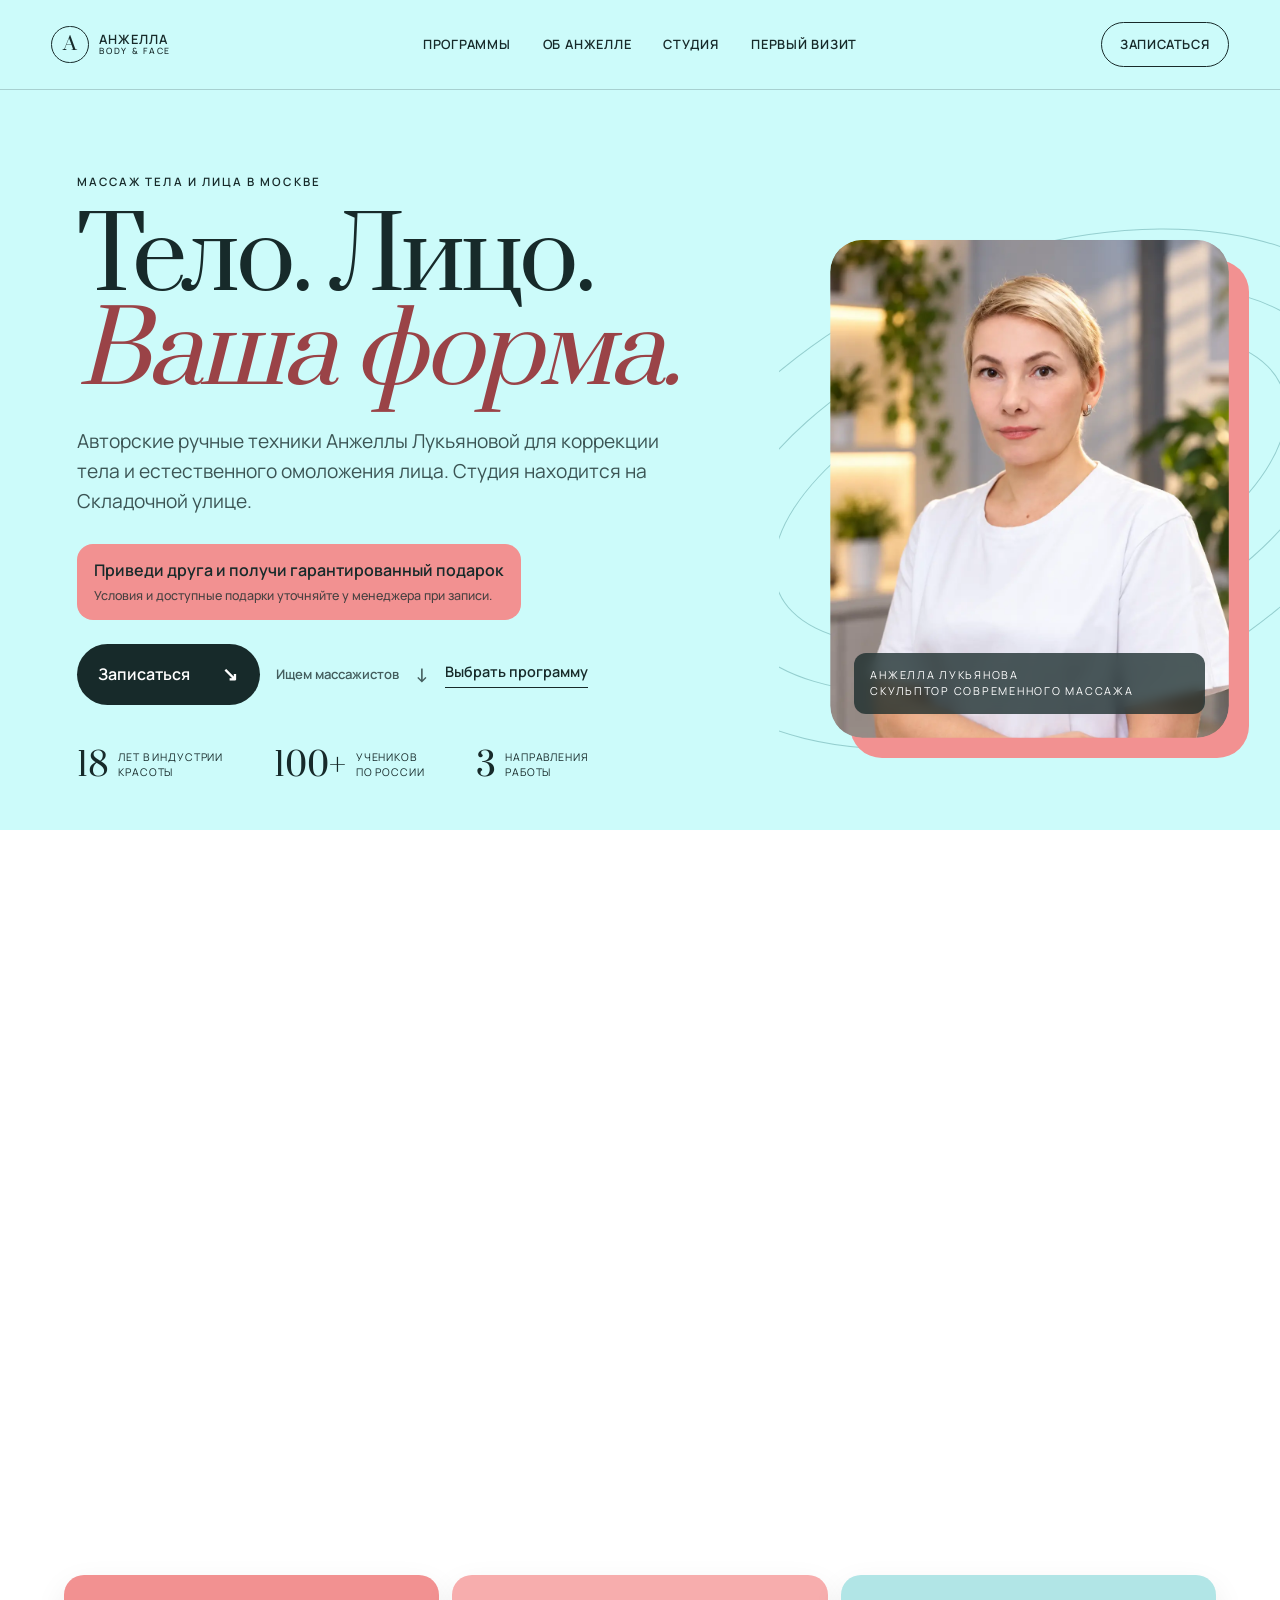
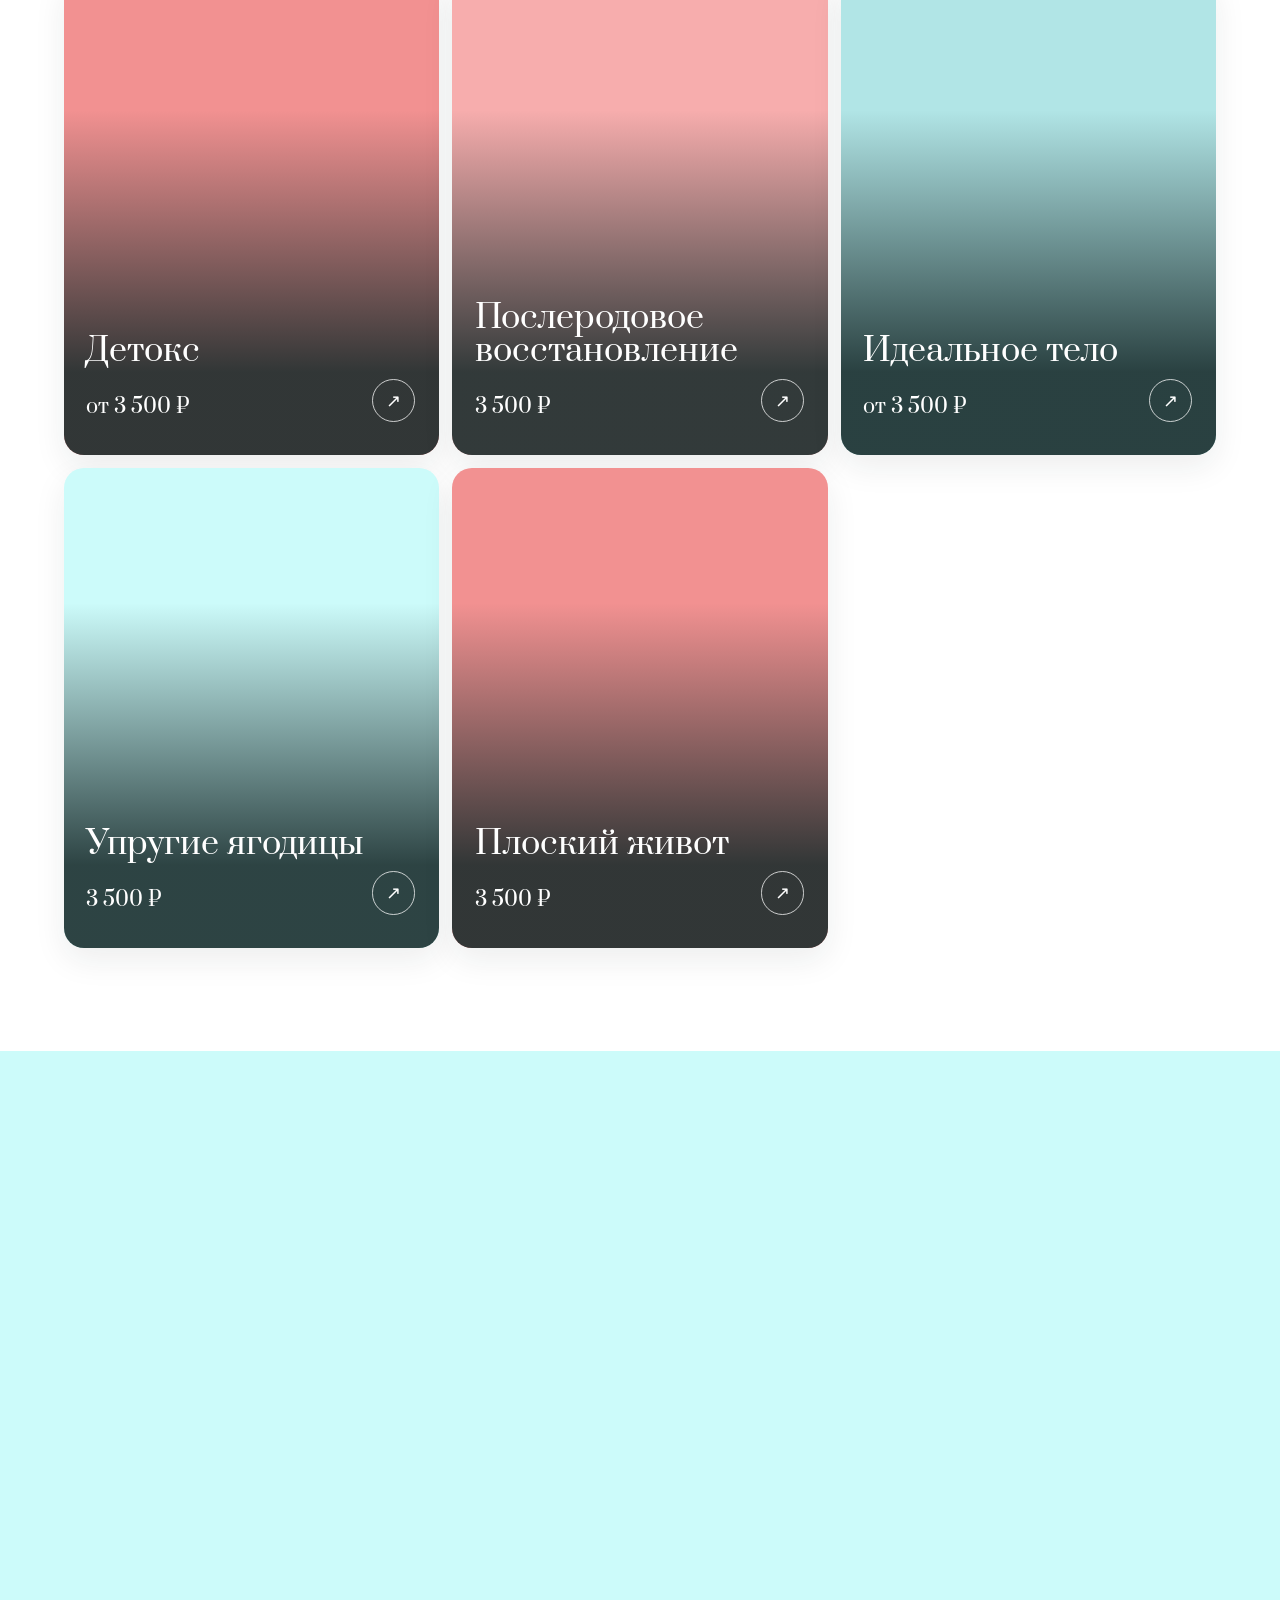
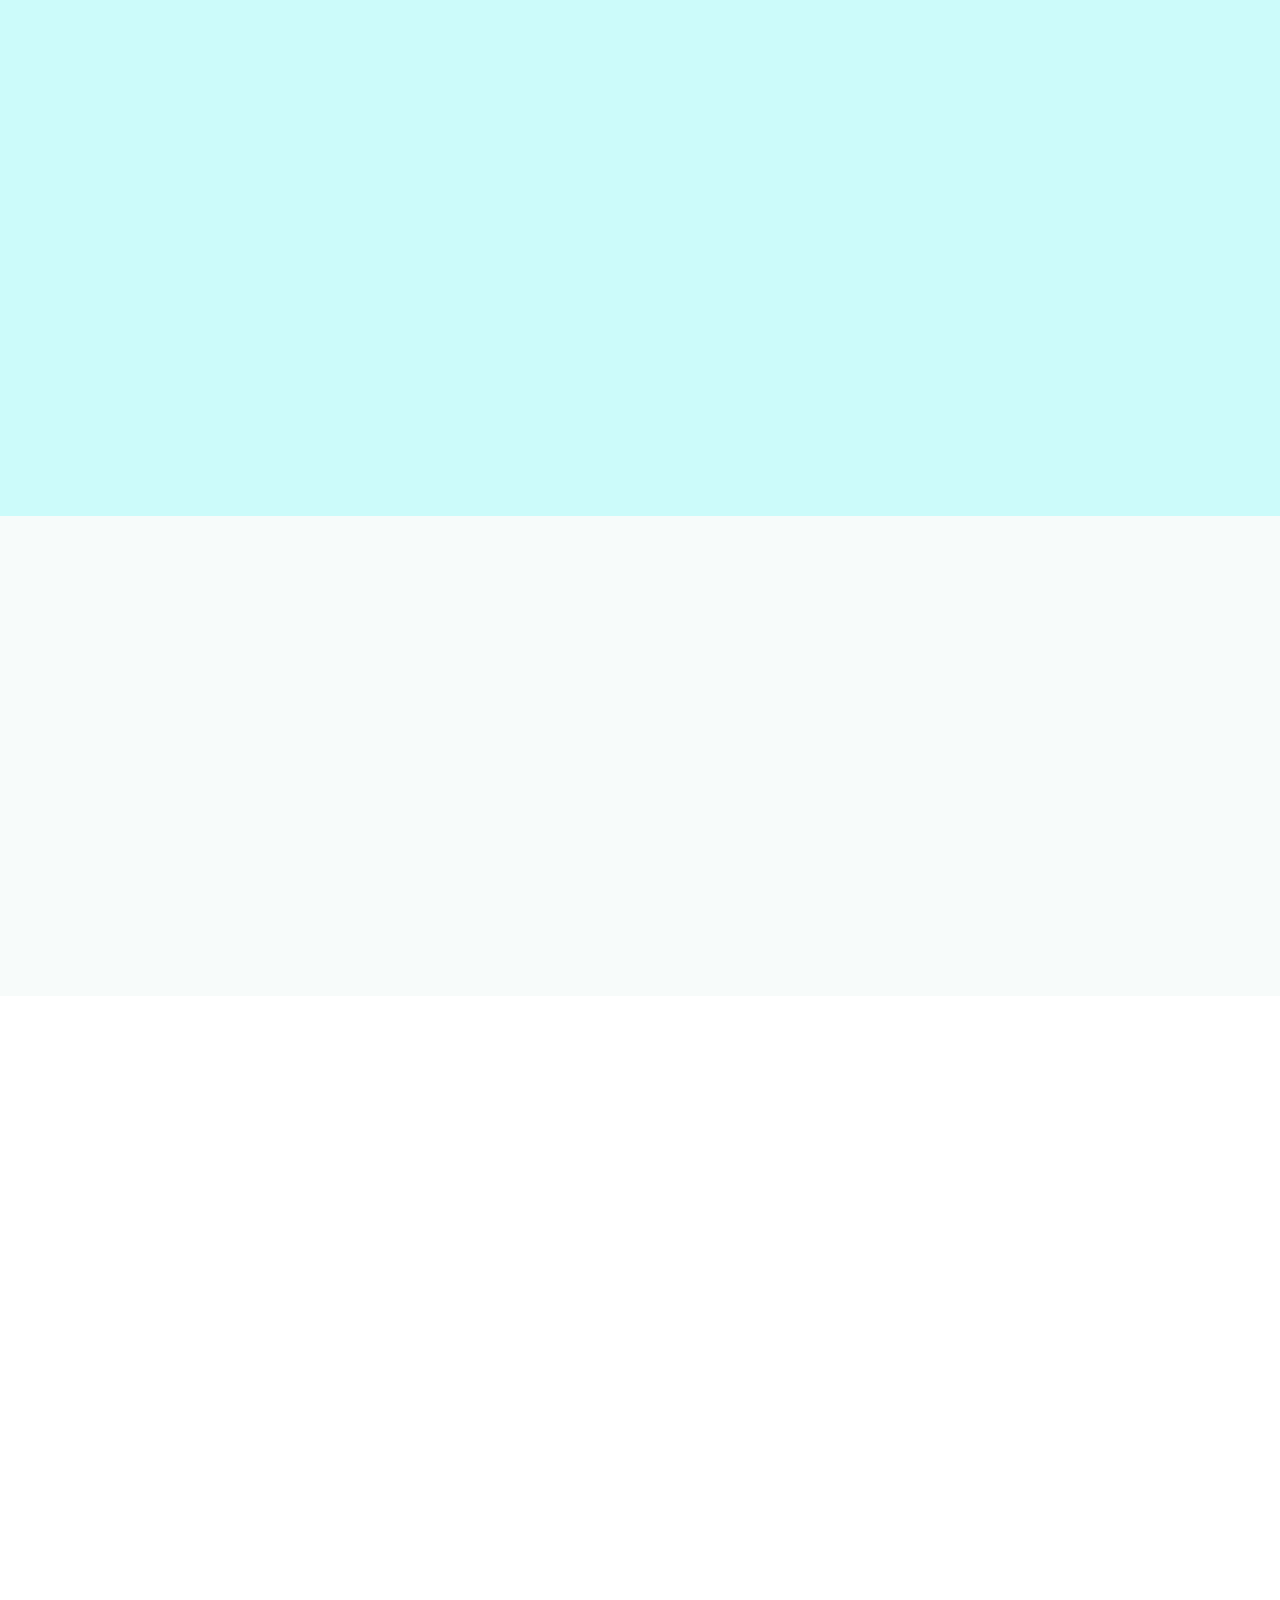
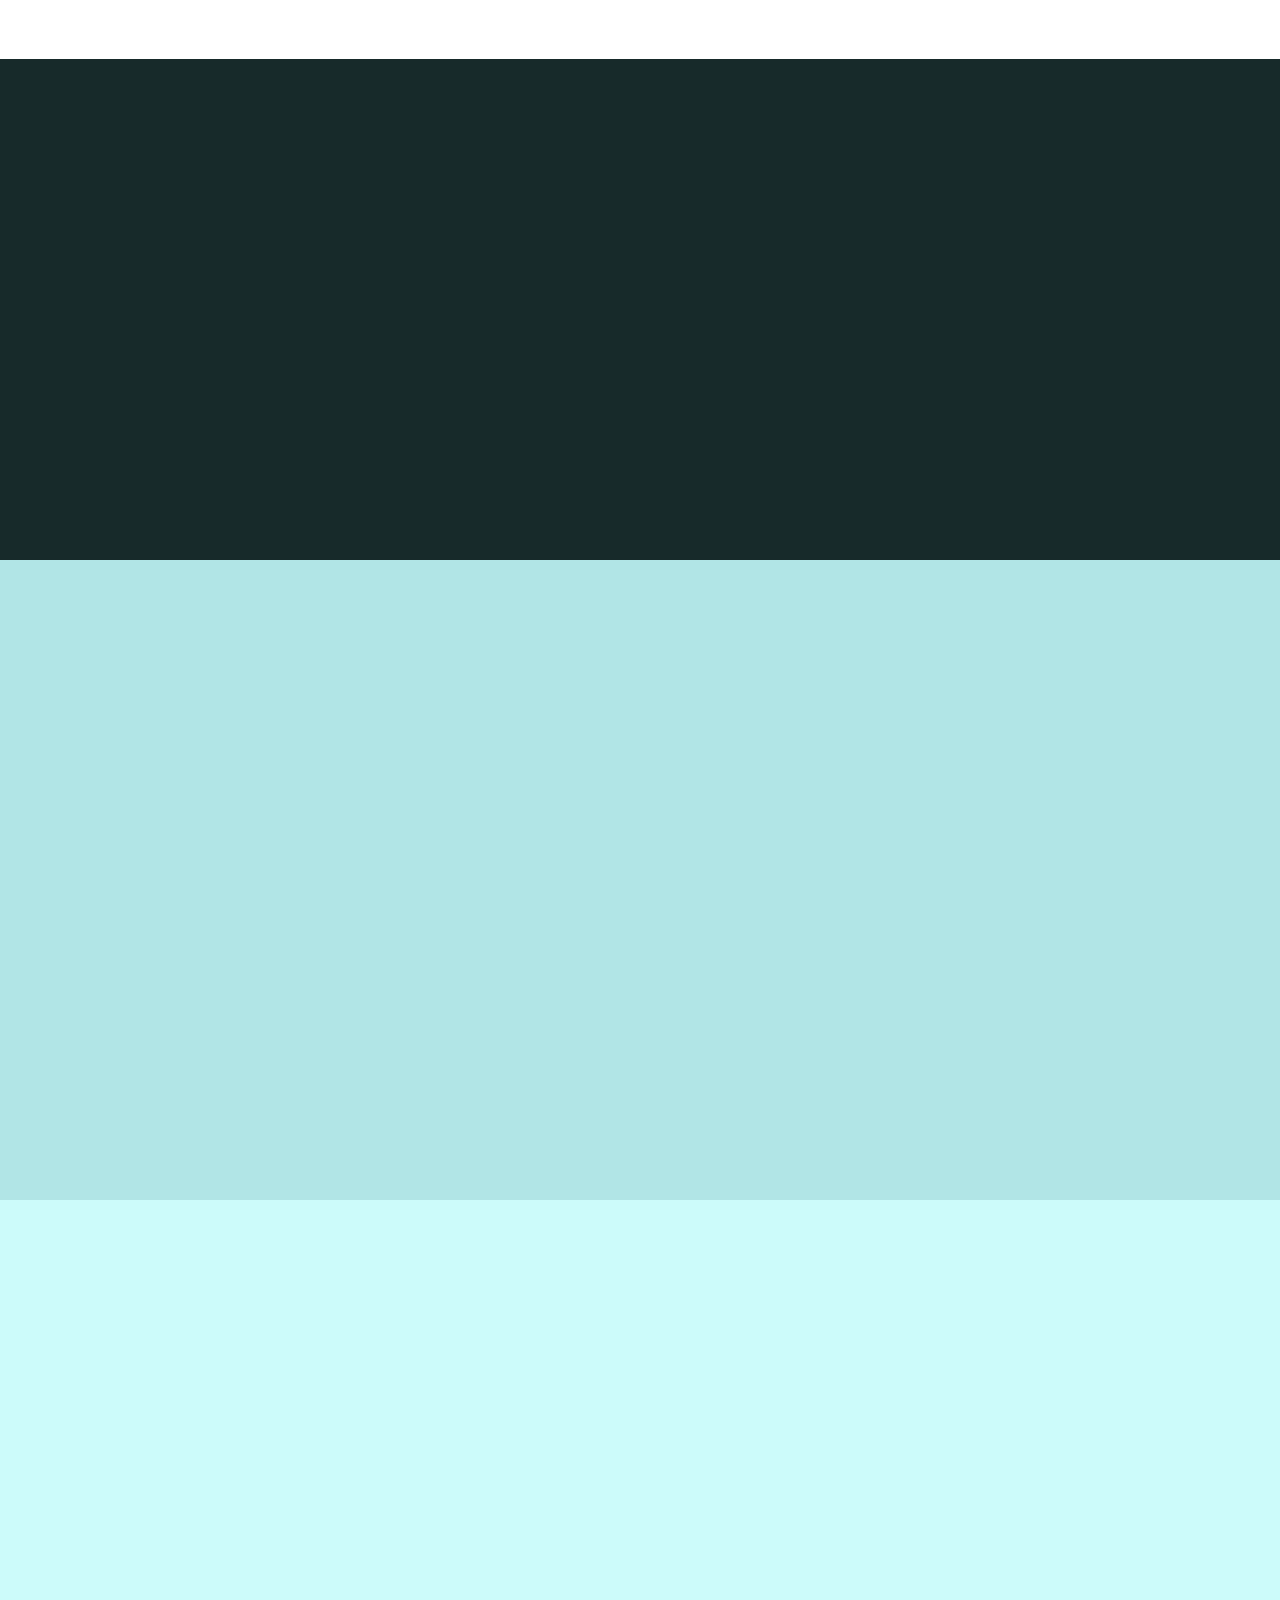
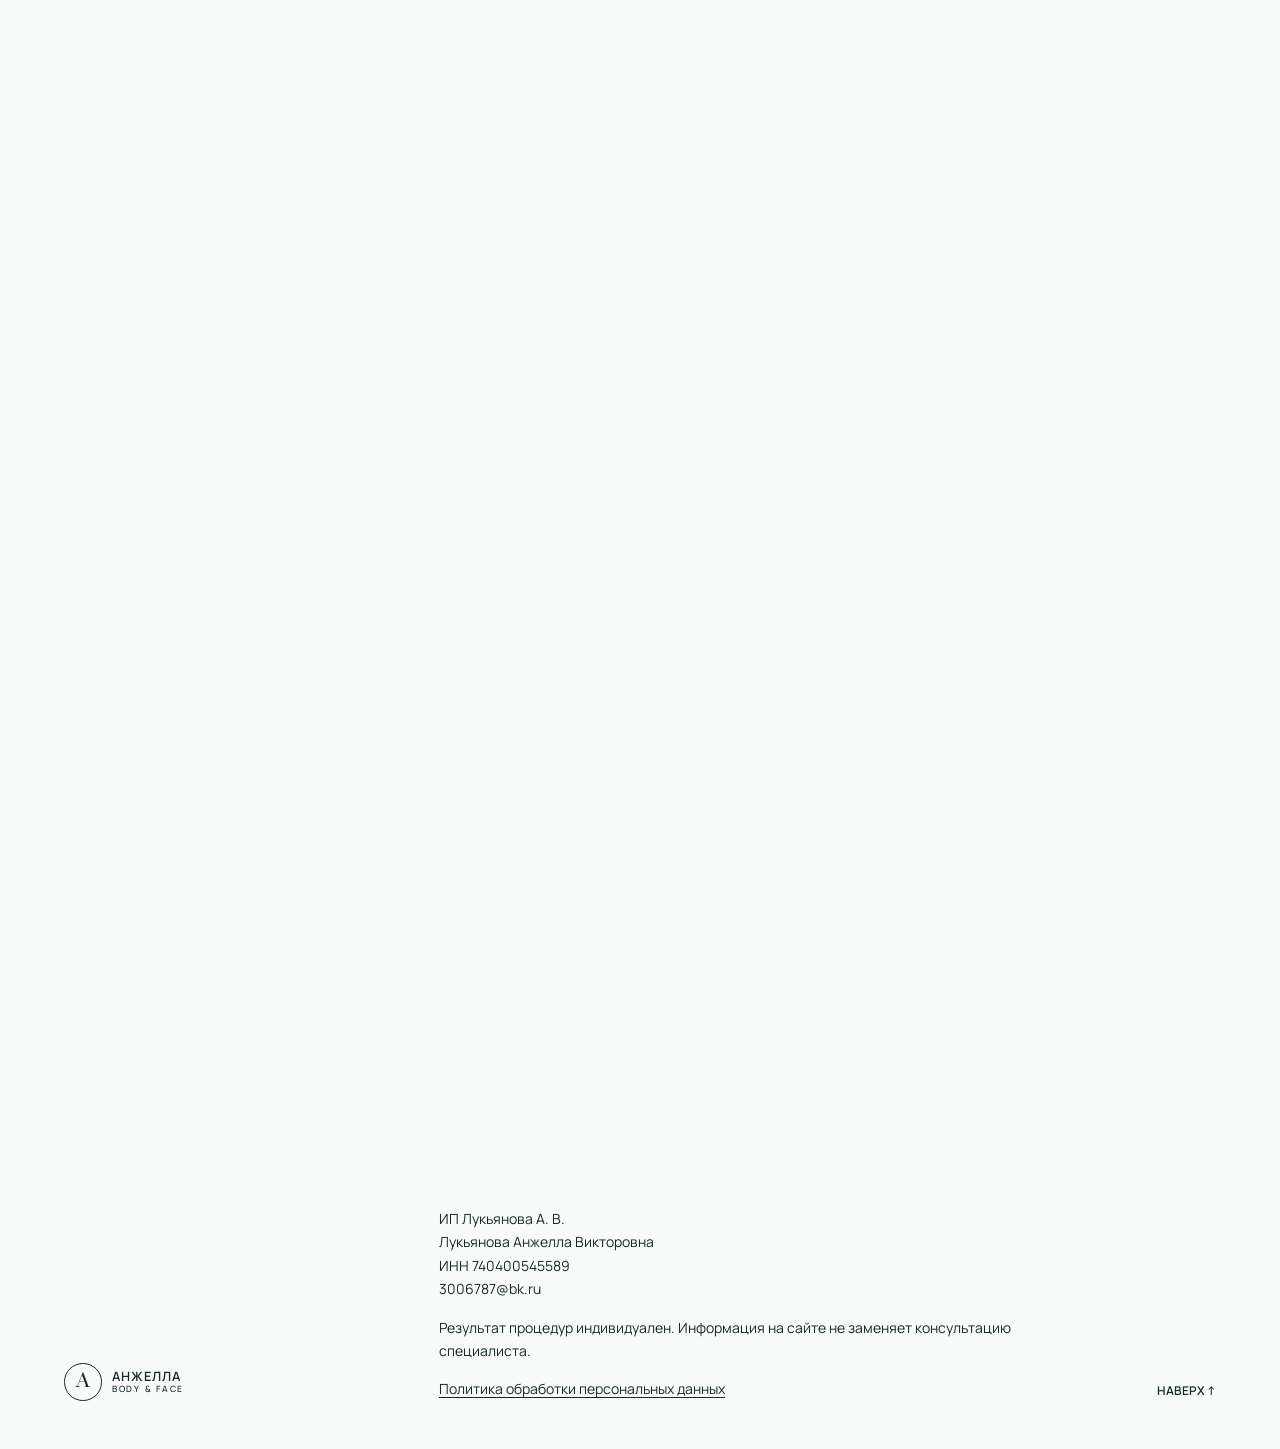
==== commit cc4596b5: "Update public site and vacancy content" ====
--- a/index.html
+++ b/index.html
@@ -6,20 +6,20 @@
   <meta name="referrer" content="no-referrer">
   <meta http-equiv="x-dns-prefetch-control" content="off">
   <meta name="viewport" content="width=device-width, initial-scale=1">
-  <meta name="description" content="Студия авторского массажа Анжеллы Лукьяновой в Москве: коррекция тела, омоложение лица и косметологический уход. Скидка 50% на первое посещение.">
+  <meta name="description" content="Студия авторского массажа Анжеллы Лукьяновой в Москве: коррекция тела, омоложение лица и косметологический уход.">
   <meta name="theme-color" content="#CCFBFA">
   <meta property="og:type" content="website">
   <meta property="og:locale" content="ru_RU">
   <meta property="og:title" content="Студия массажа Анжеллы Лукьяновой в Москве">
-  <meta property="og:description" content="Авторские программы для тела и лица. Скидка 50% на первое посещение.">
+  <meta property="og:description" content="Авторские программы коррекции тела и естественного омоложения лица в Москве.">
   <meta property="og:url" content="https://ranhomer2010-sketch.github.io/TOPAN42/">
-  <meta property="og:image" content="https://ranhomer2010-sketch.github.io/TOPAN42/assets/photo-reception.webp">
-  <meta property="og:image:alt" content="Интерьер студии массажа Анжеллы Лукьяновой">
+  <meta property="og:image" content="https://ranhomer2010-sketch.github.io/TOPAN42/assets/hero-angella.webp">
+  <meta property="og:image:alt" content="Анжелла Лукьянова, основатель студии массажа">
   <meta name="twitter:card" content="summary_large_image">
   <title>Студия массажа Анжеллы Лукьяновой в Москве</title>
   <link rel="canonical" href="https://ranhomer2010-sketch.github.io/TOPAN42/">
   <link rel="icon" href="assets/favicon.svg" type="image/svg+xml">
-  <link rel="stylesheet" href="assets/styles.css?v=20260920-vacancy-hero">
+  <link rel="stylesheet" href="assets/styles.css?v=20260928-release-hardening-1">
 </head>
 <body>
   <a class="skip-link" href="#main">Перейти к содержанию</a>
@@ -51,11 +51,11 @@
         <h1>Тело. Лицо.<br><em>Ваша форма.</em></h1>
         <p class="hero-lead" data-content="general.heroLead">Авторские ручные техники Анжеллы Лукьяновой для коррекции тела и естественного омоложения лица. Студия находится на Складочной улице.</p>
         <a class="hero-offer" href="#offers">
-          <strong data-content="general.firstVisitOffer">−50% на первое посещение</strong>
-          <span data-content="general.firstVisitNote">Для нового гостя. Программу и итоговую стоимость подтвердим перед записью.</span>
+          <strong data-content="general.friendOffer">Приведи друга и получи гарантированный подарок</strong>
+          <span data-content="general.friendOfferNote">Условия и доступные подарки уточняйте у менеджера при записи.</span>
         </a>
         <div class="hero-actions">
-          <a class="button button-dark" href="#contacts">Записаться со скидкой <span aria-hidden="true">↘</span></a>
+          <a class="button button-dark" href="#contacts">Записаться <span aria-hidden="true">↘</span></a>
           <a class="button hero-vacancy-button" href="#vacancy">Ищем массажистов <span aria-hidden="true">↓</span></a>
           <a class="text-link" href="#programs">Выбрать программу</a>
         </div>
@@ -66,8 +66,11 @@
         </dl>
       </div>
       <div class="hero-visual reveal">
-        <img src="assets/hero-angella.webp" alt="Анжелла Лукьянова, основатель студии массажа" width="1024" height="1536" fetchpriority="high" decoding="async">
-        <p class="image-note">Анжелла Лукьянова<br>скульптор современного массажа</p>
+        <div class="hero-touch-waves" aria-hidden="true"><span></span><span></span><span></span></div>
+        <figure class="hero-portrait">
+          <img src="assets/hero-angella.webp" alt="Анжелла Лукьянова, основатель студии массажа" width="1024" height="1536" fetchpriority="high" decoding="async">
+          <figcaption class="image-note">Анжелла Лукьянова<br>скульптор современного массажа</figcaption>
+        </figure>
       </div>
     </section>
 
@@ -81,24 +84,16 @@
       </div>
 
       <aside class="offers reveal" id="offers" aria-labelledby="offers-title">
-        <h3 id="offers-title">Начните со знакомства</h3>
+        <h3 id="offers-title">Приходите вместе</h3>
         <div class="offers-grid">
           <div class="offer offer-first">
-            <strong>50%</strong>
-            <div><h4>Новому гостю на первое посещение</h4><p>Разовая скидка для знакомства со студией. Перед записью поможем выбрать программу и подтвердим итоговую стоимость.</p></div>
+            <strong>Подарок</strong>
+            <div><h4 data-content="general.friendOffer">Приведи друга и получи гарантированный подарок</h4><p data-content="general.friendOfferNote">Условия и доступные подарки уточняйте у менеджера при записи.</p></div>
           </div>
-          <div class="offer">
-            <strong>20%</strong>
-            <div><h4>На курс из 10 сеансов</h4><p data-content="general.course10Offer">При покупке курса из 10 сеансов в день пробного посещения — скидка 20%.</p></div>
-          </div>
-          <div class="offer">
-            <strong>15%</strong>
-            <div><h4>На курс из 5 сеансов</h4><p data-content="general.course5Offer">При покупке курса из 5 сеансов в день пробного посещения — скидка 15%.</p></div>
-          </div>
         </div>
         <div class="offer-details">
-          <p><strong>Как воспользоваться:</strong> напишите в MAX, WhatsApp или запишитесь онлайн через DIKIDI, сообщите, что идёте впервые, и выберите удобное время.</p>
-          <p>Скидки на курсы оформляются только в день пробного сеанса. Доступность акции для выбранной процедуры и итоговую стоимость специалист подтвердит до записи.</p>
+          <p><strong>Как воспользоваться:</strong> напишите менеджеру в Telegram или MAX и сообщите, что хотите прийти вместе с другом.</p>
+          <p>Менеджер расскажет об актуальных подарках, поможет выбрать программы и согласовать удобное время.</p>
         </div>
       </aside>
 
@@ -253,52 +248,6 @@
         <div><p>Индивидуальный план процедур</p></div>
         <div><p>Честный разговор о возможном результате</p></div>
       </div>
-    </section>
-
-    <section class="vacancy section-pad" id="vacancy" aria-labelledby="vacancy-title">
-      <div class="section-head reveal">
-        <div>
-          <p class="section-number">Открыта вакансия</p>
-          <h2 id="vacancy-title" data-content="vacancy.title">Ищем массажистов</h2>
-        </div>
-        <p class="section-intro" data-content="vacancy.intro">Приглашаем опытных специалистов и новичков, которые хотят освоить востребованную профессию и расти до уровня ВИП-мастера.</p>
-      </div>
-
-      <div class="vacancy-grid">
-        <article class="vacancy-card vacancy-card-dark reveal">
-          <p class="vacancy-label">Для специалистов с опытом</p>
-          <h3>Работа с телом<br>и лицом</h3>
-          <ul>
-            <li>Знание классических техник будет преимуществом</li>
-            <li data-content="vacancy.income">Доход от 100 000 ₽: процент от выручки</li>
-            <li>Возможность вырасти до уровня ВИП-мастера</li>
-            <li>Заботливая атмосфера женской студии</li>
-          </ul>
-        </article>
-
-        <article class="vacancy-card vacancy-card-light reveal">
-          <p class="vacancy-label">Для новичков без опыта</p>
-          <h3>Обучим с нуля<br>за одну неделю</h3>
-          <p><strong data-content="vacancy.trainingPrice">Первый этап обучения — 19 000 ₽</strong>. <span data-content="vacancy.trainingText">За неделю вы освоите базу, поработаете в парах, попробуете техники на себе и пройдёте практику на моделях в студии.</span></p>
-          <ul>
-            <li>Техники массажа тела и лица</li>
-            <li>Подготовка к работе сразу после обучения</li>
-            <li>Дальнейший рост внутри студии</li>
-          </ul>
-        </article>
-      </div>
-
-      <div class="vacancy-bottom reveal">
-        <div>
-          <p class="vacancy-label">Что важно</p>
-          <p data-content="vacancy.requirements">Медицинская книжка обязательна. Также ждём нацеленность на результат, желание работать и зарабатывать, коммуникабельность и клиентоориентированность.</p>
-        </div>
-        <div class="vacancy-actions">
-          <a class="button button-dark" data-link-content="general.maxUrl" href="https://web.max.ru/165388422" target="_blank" rel="noopener noreferrer" referrerpolicy="no-referrer">Откликнуться в MAX <span aria-hidden="true">↗</span></a>
-          <a class="vacancy-link" data-link-content="general.whatsappUrl" href="https://wa.me/message/MFKTMERDPEEUL1?src=qr" target="_blank" rel="noopener noreferrer" referrerpolicy="no-referrer">Написать в WhatsApp</a>
-        </div>
-      </div>
-      <p class="vacancy-note reveal">Подробности об условиях работы и следующих этапах обучения обсудим на собеседовании.</p>
     </section>
 
     <section class="faq section-pad" aria-labelledby="faq-title">
@@ -372,8 +321,8 @@
         <a class="contact-button contact-button-primary" data-link-content="general.maxUrl" href="https://web.max.ru/165388422" target="_blank" rel="noopener noreferrer" referrerpolicy="no-referrer">
           <span class="contact-button-main"><span class="contact-icon" aria-hidden="true"><svg viewBox="0 0 24 24"><path d="M5 17V7l7 6 7-6v10"/></svg></span><span>Записаться в MAX</span></span><span class="contact-arrow" aria-hidden="true">↗</span>
         </a>
-        <a class="contact-button" data-link-content="general.whatsappUrl" href="https://wa.me/message/MFKTMERDPEEUL1?src=qr" target="_blank" rel="noopener noreferrer" referrerpolicy="no-referrer">
-          <span class="contact-button-main"><span class="contact-icon" aria-hidden="true"><svg viewBox="0 0 24 24"><circle cx="12" cy="12" r="8"/><path d="M9 8.5c.5 3.3 3.1 5.9 6.5 6.5l1-1.8-2.1-1-1 1c-1.2-.5-2.1-1.4-2.6-2.6l1-1-1-2.1L9 8.5Z"/></svg></span><span>Записаться в WhatsApp</span></span><span class="contact-arrow" aria-hidden="true">↗</span>
+        <a class="contact-button contact-button-telegram" data-link-content="general.telegramUrl" href="https://t.me/sv5040" target="_blank" rel="noopener noreferrer" referrerpolicy="no-referrer">
+          <span class="contact-button-main"><span class="contact-icon" aria-hidden="true"><svg viewBox="0 0 24 24"><path d="m4 11 15-6-4.5 14-3.2-5-3.3 3 .8-4.2L4 11Z"/></svg></span><span>Написать в Telegram · @sv5040</span></span><span class="contact-arrow" aria-hidden="true">↗</span>
         </a>
         <a class="contact-button contact-button-booking" data-link-content="general.dikidiUrl" href="https://dikidi.ru/1643378?p=0.pi" target="_blank" rel="noopener noreferrer" referrerpolicy="no-referrer">
           <span class="contact-button-main"><span class="contact-icon" aria-hidden="true"><svg viewBox="0 0 24 24"><rect x="5" y="6" width="14" height="13" rx="2"/><path d="M8 4v4m8-4v4M5 10h14m-10 4 2 2 4-4"/></svg></span><span>Записаться онлайн в DIKIDI</span></span><span class="contact-arrow" aria-hidden="true">↗</span>
@@ -382,8 +331,55 @@
           <span class="contact-button-main"><span class="contact-icon" aria-hidden="true"><svg viewBox="0 0 24 24"><path d="M12 21s6-5.4 6-11a6 6 0 1 0-12 0c0 5.6 6 11 6 11Z"/><circle cx="12" cy="10" r="2"/></svg></span><span>Читать отзывы в Яндекс Картах</span></span><span class="contact-arrow" aria-hidden="true">↗</span>
         </a>
         <p>Только по предварительной записи</p>
-        <p class="contact-privacy">Для записи достаточно имени и удобного времени. Кнопки открывают внешние сервисы MAX, WhatsApp, DIKIDI и Яндекс Карты. <a href="privacy.html">Как обрабатываются данные</a></p>
-      </div>
+        <p class="contact-privacy">Для записи достаточно имени и удобного времени. Кнопки открывают внешние сервисы MAX, Telegram, DIKIDI и Яндекс Карты. <a href="privacy.html">Как обрабатываются данные</a></p>
+      </div>
+    </section>
+
+    <section class="vacancy section-pad" id="vacancy" aria-labelledby="vacancy-title">
+      <div class="section-head reveal">
+        <div>
+          <p class="section-number">Открыта вакансия</p>
+          <h2 id="vacancy-title" data-content="vacancy.title">Ищем массажистов</h2>
+        </div>
+        <p class="section-intro" data-content="vacancy.intro">Приглашаем опытных специалистов и новичков, которые хотят освоить востребованную профессию и расти до уровня ВИП-мастера.</p>
+      </div>
+
+      <div class="vacancy-grid">
+        <article class="vacancy-card vacancy-card-dark reveal">
+          <p class="vacancy-label">Для специалистов с опытом</p>
+          <h3>Работа с телом<br>и лицом</h3>
+          <ul>
+            <li>Знание классических техник будет преимуществом</li>
+            <li data-content="vacancy.income">Доход от 100 000 ₽: процент от выручки</li>
+            <li>Возможность вырасти до уровня ВИП-мастера</li>
+            <li>Заботливая атмосфера женской студии</li>
+          </ul>
+        </article>
+
+        <article class="vacancy-card vacancy-card-light reveal">
+          <p class="vacancy-label">Для новичков без опыта</p>
+          <h3>Обучим с нуля<br>за одну неделю</h3>
+          <p><strong data-content="vacancy.trainingPrice">Первый этап обучения — 19 000 ₽</strong>. <span data-content="vacancy.trainingText">За неделю вы освоите базу, поработаете в парах, попробуете техники на себе и пройдёте практику на моделях в студии.</span></p>
+          <ul>
+            <li>Техники массажа тела и лица</li>
+            <li>Подготовка к работе сразу после обучения</li>
+            <li>Дальнейший рост внутри студии</li>
+          </ul>
+        </article>
+      </div>
+
+      <div class="vacancy-bottom reveal">
+        <div>
+          <p class="vacancy-label">Что важно</p>
+          <p data-content="vacancy.requirements">Медицинская книжка обязательна. Также ждём нацеленность на результат, желание работать и зарабатывать, коммуникабельность и клиентоориентированность.</p>
+        </div>
+        <div class="vacancy-actions">
+          <a class="button button-dark" data-link-content="general.telegramUrl" href="https://t.me/sv5040" target="_blank" rel="noopener noreferrer" referrerpolicy="no-referrer">Откликнуться в Telegram <span aria-hidden="true">↗</span></a>
+        </div>
+      </div>
+      <p class="vacancy-response reveal" data-content="vacancy.responseNote">В первом сообщении укажите ФИО и ваш опыт работы.</p>
+      <p class="vacancy-privacy reveal">Данные из отклика используются только для связи по вакансии. Telegram — внешний сервис; перед отправкой ознакомьтесь с <a href="privacy.html#candidates-title">порядком обработки данных кандидатов</a>.</p>
+      <p class="vacancy-note reveal">Подробности об условиях работы и следующих этапах обучения обсудим на собеседовании.</p>
     </section>
   </main>
 
@@ -399,14 +395,14 @@
 
   <dialog class="service-dialog" id="service-dialog" aria-labelledby="service-dialog-title">
     <button class="dialog-close service-dialog-close" type="button" aria-label="Закрыть">×</button>
-    <img class="service-dialog-art" id="service-dialog-art" alt="" width="1086" height="1448">
+    <img class="service-dialog-art" id="service-dialog-art" src="assets/art-detox.webp" alt="Иллюстрация программы Детокс" width="1086" height="1448" loading="lazy" decoding="async">
     <div class="service-dialog-copy">
       <p class="eyebrow" id="service-dialog-category">Программа</p>
       <h2 id="service-dialog-title"></h2>
       <div class="service-dialog-prices" id="service-dialog-prices" aria-label="Стоимость и длительность"></div>
       <p id="service-dialog-description"></p>
       <ul id="service-dialog-benefits"></ul>
-      <p class="service-offer-note">На первое посещение действует скидка 50%. Подробности акции подтвердим при записи.</p>
+      <p class="service-offer-note"><strong data-content="general.friendOffer">Приведи друга и получи гарантированный подарок</strong>. <span data-content="general.friendOfferNote">Условия и доступные подарки уточняйте у менеджера при записи.</span></p>
       <a class="button button-dark service-book" data-link-content="general.maxUrl" href="https://web.max.ru/165388422" target="_blank" rel="noopener noreferrer" referrerpolicy="no-referrer">Записаться в MAX <span aria-hidden="true">↗</span></a>
       <a class="service-book-alternative" href="#contacts">Другие способы связи</a>
     </div>
@@ -427,6 +423,7 @@
     </div>
   </dialog>
 
-  <script src="assets/site.js?v=20260920-content-admin" defer></script>
+  <script src="assets/runtime-config.js?v=20260928-host-a-adapter-1" defer></script>
+  <script src="assets/site.js?v=20260928-host-a-adapter-1" defer></script>
 </body>
 </html>
--- a/assets/styles.css
+++ b/assets/styles.css
@@ -18,7 +18,7 @@
 .about{display:grid;grid-template-columns:1fr 1fr;gap:8vw;background:var(--ice)}.about-title{position:sticky;top:3rem;align-self:start}.about-title em{color:#26878a}.role{max-width:25rem;text-transform:uppercase;letter-spacing:.12em;font-size:.72rem;margin-top:2rem}.about-story{padding-top:5rem}.story-lead{font-family:var(--serif);font-size:clamp(1.65rem,3vw,3.4rem);line-height:1.15;margin:0 0 3rem;color:#ba5d60}.about-story>p:not(.story-lead){font-size:1.1rem;max-width:43rem}.credentials{display:grid;grid-template-columns:1fr 1fr;margin-top:3rem;border-top:1px solid var(--line)}.credentials span{padding:1rem .5rem 1rem 0;border-bottom:1px solid var(--line);font-size:.78rem;text-transform:uppercase;letter-spacing:.05em}
 .visit{background:#fff}.steps{display:grid;grid-template-columns:repeat(3,1fr);list-style:none;padding:0;margin:5rem 0 0;border-top:1px solid var(--line)}.steps li{padding:2rem 2rem 4rem 0;border-right:1px solid var(--line)}.steps li+li{padding-left:2rem}.steps li:last-child{border:0}.steps span{font-family:var(--serif);color:#ba5d60}.steps h3{font-family:var(--serif);font-size:2rem;font-weight:400;margin:3rem 0 1rem}.steps p{max-width:23rem}
 .values{display:grid;grid-template-columns:1.2fr .8fr;background:var(--ink);color:#fff;gap:7vw}.values-panel em{color:var(--coral)}.values-panel>p:last-child{font-size:1.1rem;max-width:43rem;margin-top:2rem;color:rgba(255,255,255,.76)}.values-list{border-top:1px solid rgba(255,255,255,.2)}.values-list div{display:grid;grid-template-columns:3rem 1fr;padding:1.5rem 0;border-bottom:1px solid rgba(255,255,255,.2)}.values-list span{color:var(--aqua);font-family:var(--serif)}.values-list p{margin:0;font-size:1rem}
-.vacancy{background:var(--paper)}.vacancy .section-head em{color:#9a4347}.vacancy-grid{display:grid;grid-template-columns:repeat(2,minmax(0,1fr));gap:1rem;margin-top:4rem}.vacancy-card{min-height:35rem;padding:clamp(1.5rem,4vw,3rem);border-radius:1.5rem;display:flex;flex-direction:column}.vacancy-card-dark{background:var(--ink);color:#fff}.vacancy-card-light{background:var(--coral);color:var(--ink)}.vacancy-label{margin:0 0 2rem;font-size:.75rem;font-weight:600;letter-spacing:.12em;text-transform:uppercase}.vacancy-card h3{max-width:13ch;margin:0 0 2rem;font-family:var(--serif);font-size:clamp(2.2rem,4vw,4rem);font-weight:400;line-height:1}.vacancy-card>p:not(.vacancy-label){max-width:35rem;margin:0 0 1.5rem;font-size:1rem;line-height:1.7}.vacancy-card ul{display:grid;gap:1rem;margin:auto 0 0;padding:0;list-style:none}.vacancy-card li{position:relative;padding-left:1.5rem;font-size:1rem;line-height:1.55}.vacancy-card li:before{content:"";position:absolute;left:0;top:.65em;width:.55rem;height:.55rem;transform:rotate(45deg);background:var(--aqua)}.vacancy-card-light li:before{background:var(--ink)}.vacancy-bottom{display:grid;grid-template-columns:minmax(0,1fr) auto;align-items:center;gap:3rem;margin-top:1rem;padding:clamp(1.5rem,3vw,2.25rem);border:1px solid var(--line);border-radius:1.5rem;background:#fff}.vacancy-bottom .vacancy-label{margin-bottom:.7rem}.vacancy-bottom p:last-child{max-width:48rem;margin:0;line-height:1.65;color:rgba(23,42,42,.78)}.vacancy-actions{display:flex;align-items:center;gap:1.25rem;flex-wrap:wrap;justify-content:flex-end}.vacancy-link{padding-bottom:.2rem;border-bottom:1px solid currentColor;font-size:.9rem;font-weight:600}.vacancy-note{margin:1rem 0 0;font-size:.8rem;color:rgba(23,42,42,.65)}
+.vacancy{background:var(--paper)}.vacancy .section-head em{color:#9a4347}.vacancy-grid{display:grid;grid-template-columns:repeat(2,minmax(0,1fr));gap:1rem;margin-top:4rem}.vacancy-card{min-height:35rem;padding:clamp(1.5rem,4vw,3rem);border-radius:1.5rem;display:flex;flex-direction:column}.vacancy-card-dark{background:var(--ink);color:#fff}.vacancy-card-light{background:var(--coral);color:var(--ink)}.vacancy-label{margin:0 0 2rem;font-size:.75rem;font-weight:600;letter-spacing:.12em;text-transform:uppercase}.vacancy-card h3{max-width:13ch;margin:0 0 2rem;font-family:var(--serif);font-size:clamp(2.2rem,4vw,4rem);font-weight:400;line-height:1}.vacancy-card>p:not(.vacancy-label){max-width:35rem;margin:0 0 1.5rem;font-size:1rem;line-height:1.7}.vacancy-card ul{display:grid;gap:1rem;margin:auto 0 0;padding:0;list-style:none}.vacancy-card li{position:relative;padding-left:1.5rem;font-size:1rem;line-height:1.55}.vacancy-card li:before{content:"";position:absolute;left:0;top:.65em;width:.55rem;height:.55rem;transform:rotate(45deg);background:var(--aqua)}.vacancy-card-light li:before{background:var(--ink)}.vacancy-bottom{display:grid;grid-template-columns:minmax(0,1fr) auto;align-items:center;gap:3rem;margin-top:1rem;padding:clamp(1.5rem,3vw,2.25rem);border:1px solid var(--line);border-radius:1.5rem;background:#fff}.vacancy-bottom .vacancy-label{margin-bottom:.7rem}.vacancy-bottom p:last-child{max-width:48rem;margin:0;line-height:1.65;color:rgba(23,42,42,.78)}.vacancy-actions{display:flex;align-items:center;gap:1.25rem;flex-wrap:wrap;justify-content:flex-end}.vacancy-link{padding-bottom:.2rem;border-bottom:1px solid currentColor;font-size:.9rem;font-weight:600}.vacancy-response{margin:1rem 0 0;padding:1rem 1.2rem;border-radius:1rem;background:var(--aqua);font-weight:600}.vacancy-note{margin:1rem 0 0;font-size:.8rem;color:rgba(23,42,42,.65)}
 .faq{display:grid;grid-template-columns:.8fr 1.2fr;gap:8vw;background:var(--aqua)}.faq-heading em{color:#26878a}.accordion{border-top:1px solid var(--line)}details{border-bottom:1px solid var(--line)}summary{list-style:none;display:flex;justify-content:space-between;gap:1rem;padding:1.6rem 0;cursor:pointer;font-size:1.05rem;font-weight:600}summary::-webkit-details-marker{display:none}summary span{font-size:1.5rem;transition:transform .25s}details[open] summary span{transform:rotate(45deg)}details p{max-width:42rem;margin:0 0 1.7rem;color:rgba(23,42,42,.75)}.faq-answer{padding-bottom:1.7rem}.faq-answer>p:first-child{margin-bottom:1.2rem}.result-art{position:relative;overflow:hidden;max-width:42rem;margin:0;border-radius:1.15rem;background:#f8eee4;box-shadow:0 1rem 2.8rem rgba(23,42,42,.12)}.result-art:after{content:"";position:absolute;inset:0;background:linear-gradient(90deg,rgba(247,251,250,.94) 0%,rgba(247,251,250,.76) 28%,rgba(247,251,250,0) 58%);pointer-events:none}.result-art img{width:100%;aspect-ratio:3/2;object-fit:cover}.result-art figcaption{position:absolute;z-index:1;left:clamp(1.1rem,3vw,2rem);top:50%;display:grid;gap:.2rem;max-width:10rem;transform:translateY(-50%);color:var(--ink)}.result-art strong{font-family:var(--serif);font-size:clamp(2.25rem,6vw,4.4rem);font-weight:400;line-height:.9;color:#9a4347}.result-art span{font-size:.72rem;font-weight:600;line-height:1.35;text-transform:uppercase;letter-spacing:.08em}.faq-answer>.result-note{margin:.8rem 0 0;font-size:.78rem;line-height:1.55;color:rgba(23,42,42,.68)}
 .contact{display:grid;grid-template-columns:1.1fr .9fr;gap:8vw;background:var(--coral);align-items:end;min-height:62vh}.contact h2 em{color:#214545}.contact-copy>p:last-child{max-width:32rem;margin-top:2rem}.contact-actions{display:grid;gap:.7rem}.contact-button{width:100%;display:flex;justify-content:space-between;background:transparent;border:1px solid var(--ink);border-radius:999px;padding:1.2rem 1.4rem;cursor:pointer;font-weight:600;text-transform:uppercase;letter-spacing:.08em;transition:.2s}.contact-button:hover{background:var(--ink);color:#fff}.contact-actions>p{text-align:center;font-size:.7rem;text-transform:uppercase;letter-spacing:.1em}
 footer{display:grid;grid-template-columns:1fr 2fr auto;gap:2rem;align-items:end;padding:3rem clamp(1.25rem,5vw,5.5rem);background:var(--paper)}footer>p{font-size:.7rem;max-width:32rem;margin:0;text-transform:uppercase;letter-spacing:.05em}footer>a{font-size:.75rem;font-weight:600;text-transform:uppercase}
@@ -31,7 +31,7 @@
 .hero-placeholder{display:grid;place-items:center;padding:2rem}.hero-placeholder:after{display:none}.hero-placeholder p{margin:0;text-align:center;font-size:clamp(1.1rem,2vw,1.6rem);line-height:1.4}
 .contact-actions>.contact-privacy{font-size:.875rem;line-height:1.6;text-align:left;margin:.5rem 0 0}.contact-privacy a,.privacy-link{display:inline;text-decoration:underline;text-underline-offset:.2em}.privacy-link{display:inline-block;margin-top:1rem;font-size:.875rem;line-height:1.5}.service-book-alternative{display:block;text-align:center;text-decoration:underline;text-underline-offset:.2em;margin-top:1rem;font-size:.875rem}.legal-header{display:flex;align-items:center;justify-content:space-between;gap:1.5rem;padding:1.5rem clamp(1.25rem,5vw,5.5rem);background:var(--ice);border-bottom:1px solid var(--line)}.legal-header .text-link{font-size:.875rem}.legal-main{max-width:58rem;margin:0 auto;padding:clamp(3rem,6vw,6rem) clamp(1.25rem,4vw,3rem);font-size:1rem;line-height:1.75}.legal-main h1,.legal-main h2{font-family:var(--serif);font-weight:400;letter-spacing:-.025em;line-height:1.25}.legal-main h1{font-size:clamp(2rem,5vw,3.5rem);margin:0 0 1rem;overflow-wrap:break-word}.legal-main h2{font-size:clamp(1.5rem,3vw,2rem);margin:0 0 1rem}.legal-main section{margin-top:3rem}.legal-main p{margin:0 0 1rem}.legal-main .legal-date{font-size:.875rem;margin-bottom:2rem;color:#405959}.legal-main a:not(.button){text-decoration:underline;text-underline-offset:.2em;overflow-wrap:anywhere}.legal-main ul{padding-left:1.25rem}.legal-main li{margin-bottom:.8rem}.legal-back{margin-top:3rem}.legal-main .button{line-height:1.4}:focus-visible{outline:3px solid #172a2a;outline-offset:4px}.button-dark:focus-visible,.contact-button-primary:focus-visible{outline-color:#26878a}
 .hero-offer{align-self:flex-start;max-width:100%;margin:0 0 1.5rem;padding:.65rem 1rem;border-radius:999px;background:var(--coral);font-size:1rem;font-weight:600}.hero-offer:hover{text-decoration:underline;text-underline-offset:.2em}
-.offers{margin-top:3rem;scroll-margin-top:2rem}.offers>h3{font-family:var(--serif);font-size:clamp(1.7rem,2.5vw,2.5rem);font-weight:400;line-height:1.2;margin:0 0 1.5rem}.offers-grid{display:grid;grid-template-columns:repeat(3,minmax(0,1fr));gap:.75rem}.offer{padding:1.5rem;border-radius:1.25rem;background:var(--paper)}.offer-first{background:var(--coral)}.offer>strong{display:block;font-family:var(--serif);font-size:clamp(2.75rem,4.5vw,4.5rem);font-weight:400;line-height:1.1;margin-bottom:1.25rem}.offer h4{font-size:1.1rem;line-height:1.4;margin:0 0 .5rem}.offer p{font-size:1rem;line-height:1.55;margin:0;color:rgba(23,42,42,.85)}
+.offers{margin-top:3rem;scroll-margin-top:2rem}.offers>h3{font-family:var(--serif);font-size:clamp(1.7rem,2.5vw,2.5rem);font-weight:400;line-height:1.2;margin:0 0 1.5rem}.offers-grid{display:grid;grid-template-columns:minmax(0,1fr);gap:.75rem}.offer{padding:1.5rem;border-radius:1.25rem;background:var(--paper)}.offer-first{display:grid;grid-template-columns:minmax(8rem,.45fr) minmax(0,1fr);align-items:center;gap:clamp(1.5rem,5vw,4rem);background:var(--coral)}.offer>strong{display:block;font-family:var(--serif);font-size:clamp(2.75rem,4.5vw,4.5rem);font-weight:400;line-height:1.1;margin-bottom:1.25rem}.offer-first>strong{margin:0}.offer h4{font-size:1.1rem;line-height:1.4;margin:0 0 .5rem}.offer p{font-size:1rem;line-height:1.55;margin:0;color:rgba(23,42,42,.85)}
 .offer-note{max-width:60rem;margin:1.1rem 0 0;font-size:.82rem;line-height:1.6;color:rgba(23,42,42,.78)}
 .studio-address{font-style:normal;margin:2rem 0 1.25rem;max-width:35rem}.studio-address p{font-size:1rem;line-height:1.6;margin:.4rem 0}.studio-address p:first-child{font-size:clamp(1.25rem,2vw,1.6rem);font-weight:600}.contact-copy>.contact-hours:last-child{margin:0;font-size:1rem;font-weight:600}.contact-button{gap:1rem;font-size:.875rem;align-items:center;line-height:1.5}.contact-button-primary{background:var(--ink);color:#fff}.contact-button-primary:hover{background:#294444}.contact-email{text-transform:none;letter-spacing:0;font-size:1rem}.contact-actions>p{font-size:.875rem;text-transform:none;letter-spacing:0}.footer-details{max-width:40rem}.footer-details p{font-size:.875rem;line-height:1.65;margin:0}.footer-details .footer-business{margin-bottom:1rem}.preparation-list{padding-left:1.25rem;margin:0 0 2rem;color:rgba(23,42,42,.85)}.preparation-list li{font-size:1rem;line-height:1.65;margin:.65rem 0}.preparation-list li::marker{color:var(--ink)}
 @media(max-width:900px){.offers-grid{grid-template-columns:1fr}.offer{display:grid;grid-template-columns:6rem minmax(0,1fr);gap:1.25rem;align-items:start}.offer>strong{margin:0;font-size:3rem}.contact-actions{margin-top:1rem}}
@@ -67,6 +67,7 @@
 @media(max-width:700px){.service-dialog[open]{grid-template-columns:1fr;overflow-y:auto}.service-dialog-art{height:min(46svh,25rem);min-height:0;object-position:center 35%}.service-dialog-copy{overflow:visible}}
 @media(max-width:560px){.certificate-strip{grid-template-columns:1fr 1fr}.certificate-strip a:last-child{grid-column:1/-1}.program-grid{grid-template-columns:1fr}.service-card{min-height:29rem;grid-template-columns:minmax(0,1fr) auto;gap:.45rem .8rem;padding:1.1rem}.service-name{font-size:1.7rem}.service-card strong{grid-column:1;text-align:left;font-size:1.08rem}.service-arrow{grid-column:2;grid-row:3}.service-dialog{padding:0}.service-dialog-copy{padding:2rem 1.5rem 1.5rem}.studio-grid{margin-top:2.5rem;gap:.5rem}.studio-photo:not(.studio-photo-portrait){grid-column:1/-1}.process-gallery{margin-top:1.5rem;padding-top:2rem}.process-grid{gap:.5rem}.studio-photo,.process-photo{border-radius:.8rem}.certificate-dialog{padding:2rem 1rem}.certificate-dialog-grid{grid-template-columns:1fr}.certificate-dialog-grid a{min-height:10rem}}
 @media(prefers-reduced-motion:reduce){.studio-photo img,.process-photo img,.service-art{transition:none}.studio-photo:hover img,.process-photo:hover img,.service-card:hover .service-art{transform:none}}
+.vacancy-privacy{max-width:54rem;margin:1rem 0 0;color:rgba(23,42,42,.76);font-size:.86rem;line-height:1.6}.vacancy-privacy a{text-decoration:underline;text-underline-offset:.2em}
 
 /* Number-free content groups */
 .steps h3{margin-top:0}.values-list div{grid-template-columns:1fr}
@@ -79,6 +80,48 @@
 /* Portrait hero, expanded offers and contact actions */
 .hero-visual img{object-position:center 18%}.hero-offer{display:grid;gap:.25rem;max-width:35rem;padding:.9rem 1.1rem;border-radius:1rem;text-decoration:none}.hero-offer strong{font-size:1rem}.hero-offer span{font-size:.78rem;font-weight:500;line-height:1.45;color:rgba(23,42,42,.78)}.hero-offer:hover strong{text-decoration:underline;text-underline-offset:.2em}.offer-details{display:grid;grid-template-columns:repeat(2,minmax(0,1fr));gap:1rem;margin-top:1rem}.offer-details p{margin:0;padding:1rem;border:1px solid var(--line);border-radius:.85rem;font-size:.86rem;line-height:1.6;color:rgba(23,42,42,.8)}
 .studio-grid{grid-template-columns:repeat(6,minmax(0,1fr))}.studio-photo{grid-column:span 3;grid-row:auto}.studio-photo-portrait,.studio-photo-portrait:nth-child(3),.studio-photo-portrait:nth-child(4){grid-column:span 2;grid-row:auto;aspect-ratio:3/4}.process-grid{grid-template-columns:repeat(2,minmax(0,1fr))}.process-photo-wide{grid-column:1/-1;aspect-ratio:3/2}
-.contact-button-main{display:flex;align-items:center;gap:.85rem;min-width:0;text-align:left}.contact-icon{display:grid;place-items:center;flex:0 0 2.15rem;width:2.15rem;height:2.15rem;border:1px solid currentColor;border-radius:50%}.contact-icon svg{width:1.15rem;height:1.15rem;fill:none;stroke:currentColor;stroke-width:1.8;stroke-linecap:round;stroke-linejoin:round}.contact-arrow{flex:0 0 auto;font-size:1.1rem}.contact-button-booking{background:var(--ice)}
+.contact-button-main{display:flex;align-items:center;gap:.85rem;min-width:0;text-align:left}.contact-icon{display:grid;place-items:center;flex:0 0 2.15rem;width:2.15rem;height:2.15rem;border:1px solid currentColor;border-radius:50%}.contact-icon svg{width:1.15rem;height:1.15rem;fill:none;stroke:currentColor;stroke-width:1.8;stroke-linecap:round;stroke-linejoin:round}.contact-arrow{flex:0 0 auto;font-size:1.1rem}.contact-button-booking{background:var(--ice)}.contact-button-telegram{background:var(--paper)}
 @media(max-width:900px){.studio-grid{grid-template-columns:repeat(2,minmax(0,1fr))}.studio-photo{grid-column:1/-1}.studio-photo-portrait,.studio-photo-portrait:nth-child(3),.studio-photo-portrait:nth-child(4){grid-column:auto;grid-row:auto}.process-grid{grid-template-columns:repeat(2,minmax(0,1fr))}}
-@media(max-width:560px){.hero-offer{border-radius:.9rem}.offer-details{grid-template-columns:1fr}.contact-button{padding:.8rem 1rem}.contact-button-main{gap:.7rem}.contact-icon{flex-basis:2rem;width:2rem;height:2rem}.process-photo-wide{aspect-ratio:3/2}}
+@media(max-width:560px){.hero-offer{border-radius:.9rem}.offer-first{grid-template-columns:1fr;gap:1rem}.offer-details{grid-template-columns:1fr}.contact-button{padding:.8rem 1rem}.contact-button-main{gap:.7rem}.contact-icon{flex-basis:2rem;width:2rem;height:2rem}.process-photo-wide{aspect-ratio:3/2}}
+
+/* First-screen portrait: editorial frame with calm touch-wave motion. */
+.hero{grid-template-columns:minmax(0,1.4fr) minmax(22rem,.9fr)}
+.hero-visual{display:grid;place-items:center;min-height:620px;padding:7.5rem clamp(2rem,4vw,4.5rem) 3.5rem;overflow:hidden;background:var(--ice);isolation:isolate}
+.hero-visual:after{display:none}
+.hero-portrait{position:relative;z-index:1;width:min(100%,29rem);aspect-ratio:4/5;margin:0}
+.hero-portrait:before{content:"";position:absolute;z-index:0;inset:1.25rem -1.25rem -1.25rem 1.25rem;border-radius:2rem;background:var(--coral)}
+.hero-portrait img{position:relative;z-index:1;width:100%;height:100%;border-radius:2rem;object-fit:cover;object-position:center 18%;box-shadow:0 1.5rem 3.5rem rgba(23,42,42,.15)}
+.hero-portrait .image-note{right:1.5rem;bottom:1.5rem;left:1.5rem;padding:.85rem 1rem;border-radius:.75rem;background:rgba(23,42,42,.76);color:#fff;text-align:left;backdrop-filter:blur(6px)}
+.hero-touch-waves{position:absolute;z-index:0;inset:4rem 0 0;pointer-events:none}
+.hero-touch-waves span{position:absolute;left:50%;top:50%;width:34rem;height:16rem;border:1px solid rgba(38,119,122,.34);border-radius:50%;transform:translate(-50%,-50%) rotate(-22deg)}
+.hero-touch-waves span:nth-child(2){width:41rem;height:22rem;animation:touch-wave 15s ease-in-out -5s infinite}
+.hero-touch-waves span:nth-child(3){width:49rem;height:29rem;animation:touch-wave 18s ease-in-out -10s infinite}
+.hero-touch-waves span:first-child{animation:touch-wave 13s ease-in-out infinite}
+.js .hero-visual.is-visible .hero-portrait img{animation:portrait-reveal .72s cubic-bezier(.16,1,.3,1) both}
+.hero-vacancy-button{min-height:auto;padding:.65rem 0;border:0;border-radius:0;background:transparent;font-size:.82rem;opacity:.75}
+.hero-vacancy-button:hover{background:transparent;text-decoration:underline;text-underline-offset:.25em;opacity:1}
+@keyframes portrait-reveal{from{clip-path:inset(0 0 100% 0 round 2rem);filter:blur(4px)}to{clip-path:inset(0 0 0 0 round 2rem);filter:blur(0)}}
+@keyframes touch-wave{0%,100%{opacity:.35;transform:translate(-50%,-50%) rotate(-22deg) scale(.98)}50%{opacity:.72;transform:translate(-50%,-50%) rotate(-18deg) scale(1.035)}}
+
+/* The embedded reviews keep their natural width instead of stretching into empty space. */
+.map-consent{width:min(100%,47rem);margin:3.5rem auto 0}
+.map-controls{width:min(100%,47rem);margin:.9rem auto 0}
+
+@media(max-width:900px){
+  .hero{grid-template-columns:1fr}
+  .hero-visual{min-height:auto;padding:2rem clamp(1.25rem,7vw,4rem) 4.5rem}
+  .hero-portrait{width:min(100%,30rem)}
+  .hero-touch-waves{inset:0}
+}
+@media(max-width:560px){
+  .hero-visual{min-height:auto;padding:1rem 1.9rem 3.75rem}
+  .hero-portrait{aspect-ratio:4/5}
+  .hero-portrait:before{inset:.85rem -.85rem -.85rem .85rem;border-radius:1.35rem}
+  .hero-portrait img{border-radius:1.35rem}
+  .hero-portrait .image-note{right:.8rem;bottom:.8rem;left:.8rem;padding:.7rem .8rem;font-size:.58rem}
+  .map-consent{min-height:36rem;margin-top:2.5rem}
+  .map-consent iframe{height:36rem}
+}
+@media(prefers-reduced-motion:reduce){
+  .hero-touch-waves span,.js .hero-visual.is-visible .hero-portrait img{animation:none}
+}
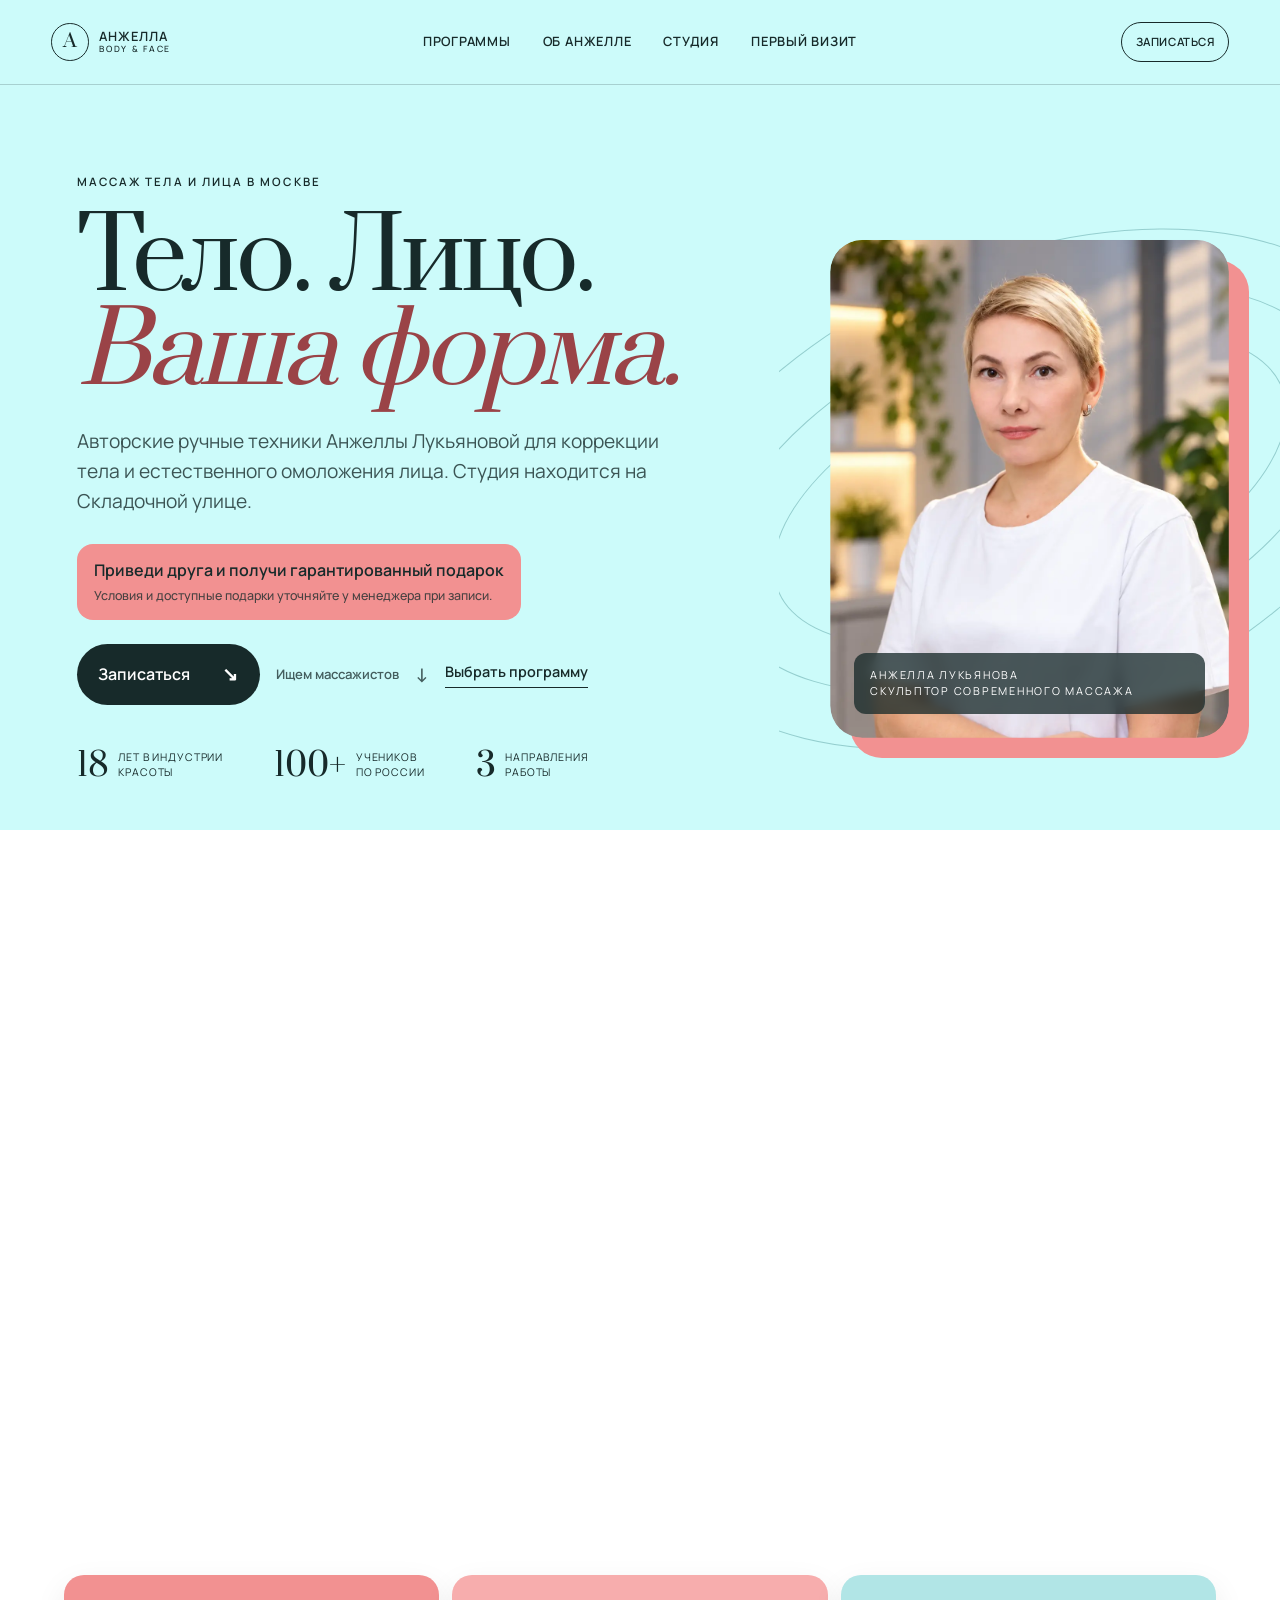
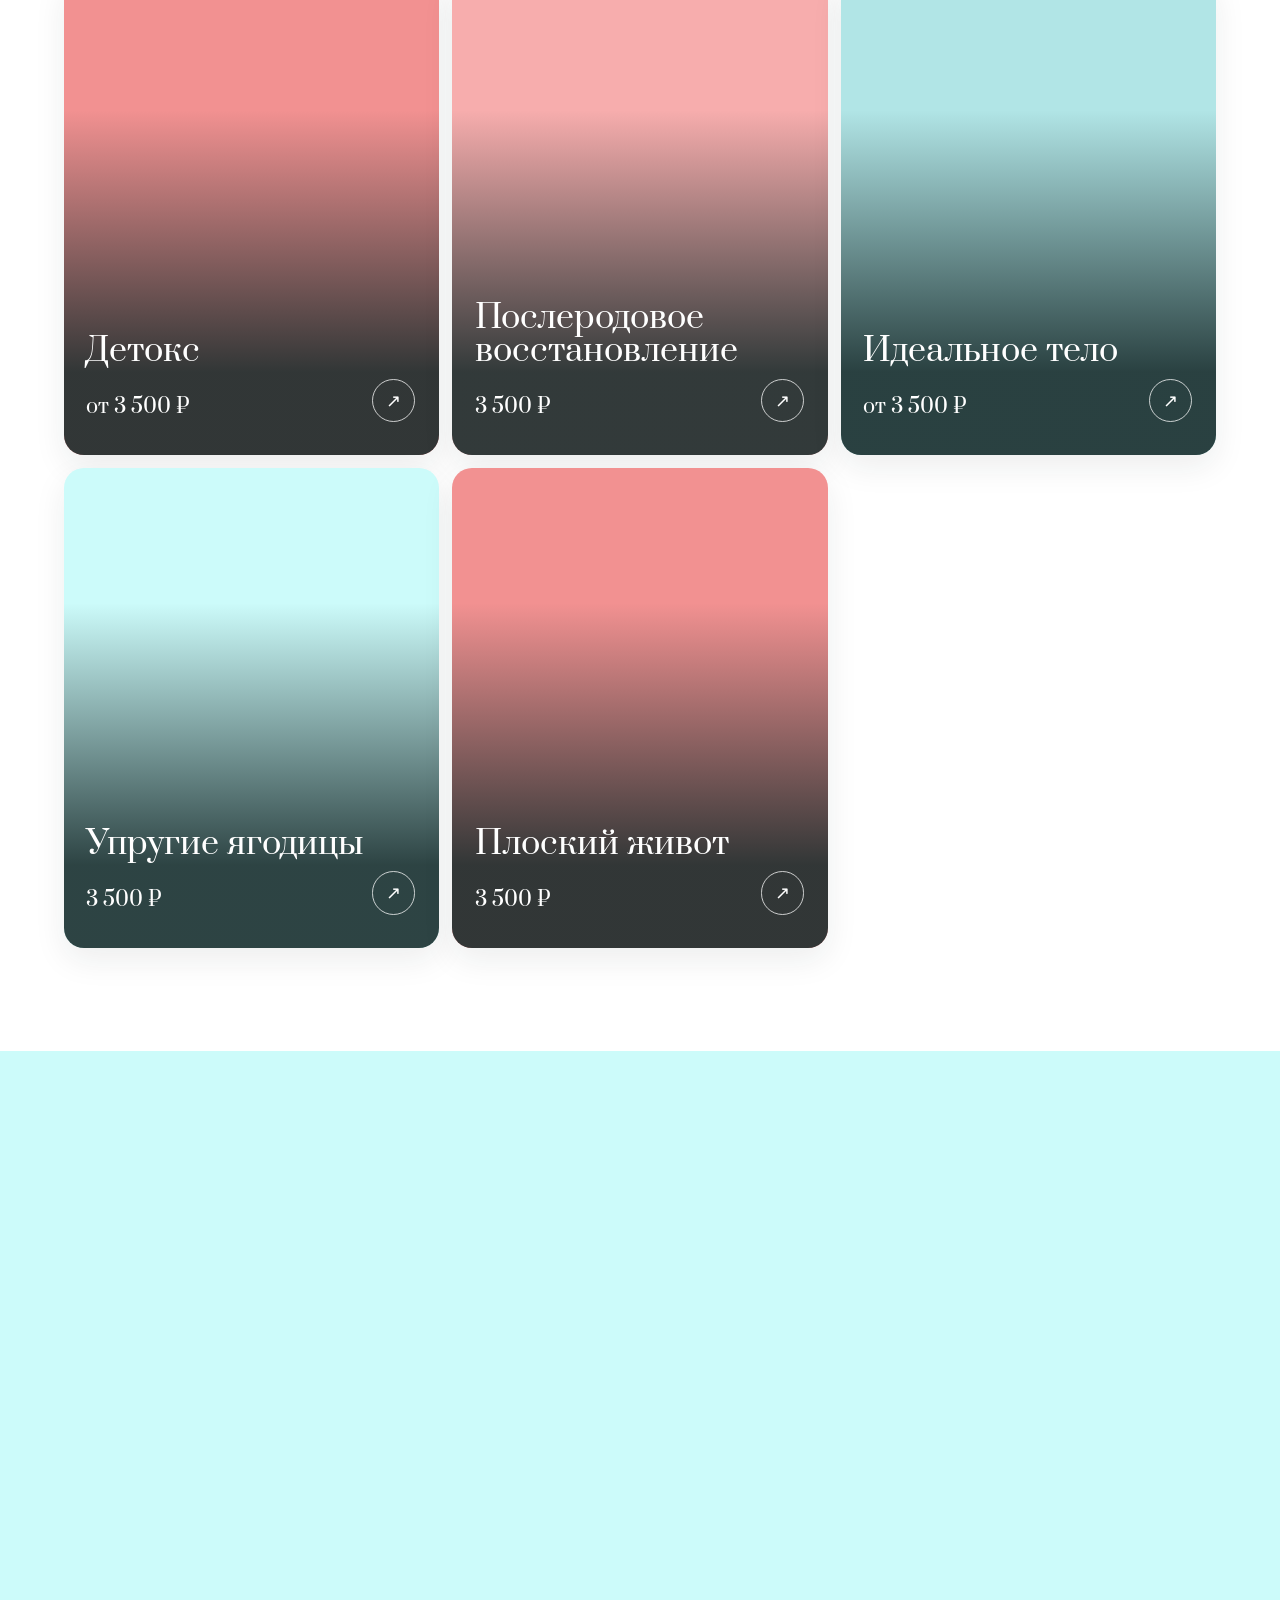
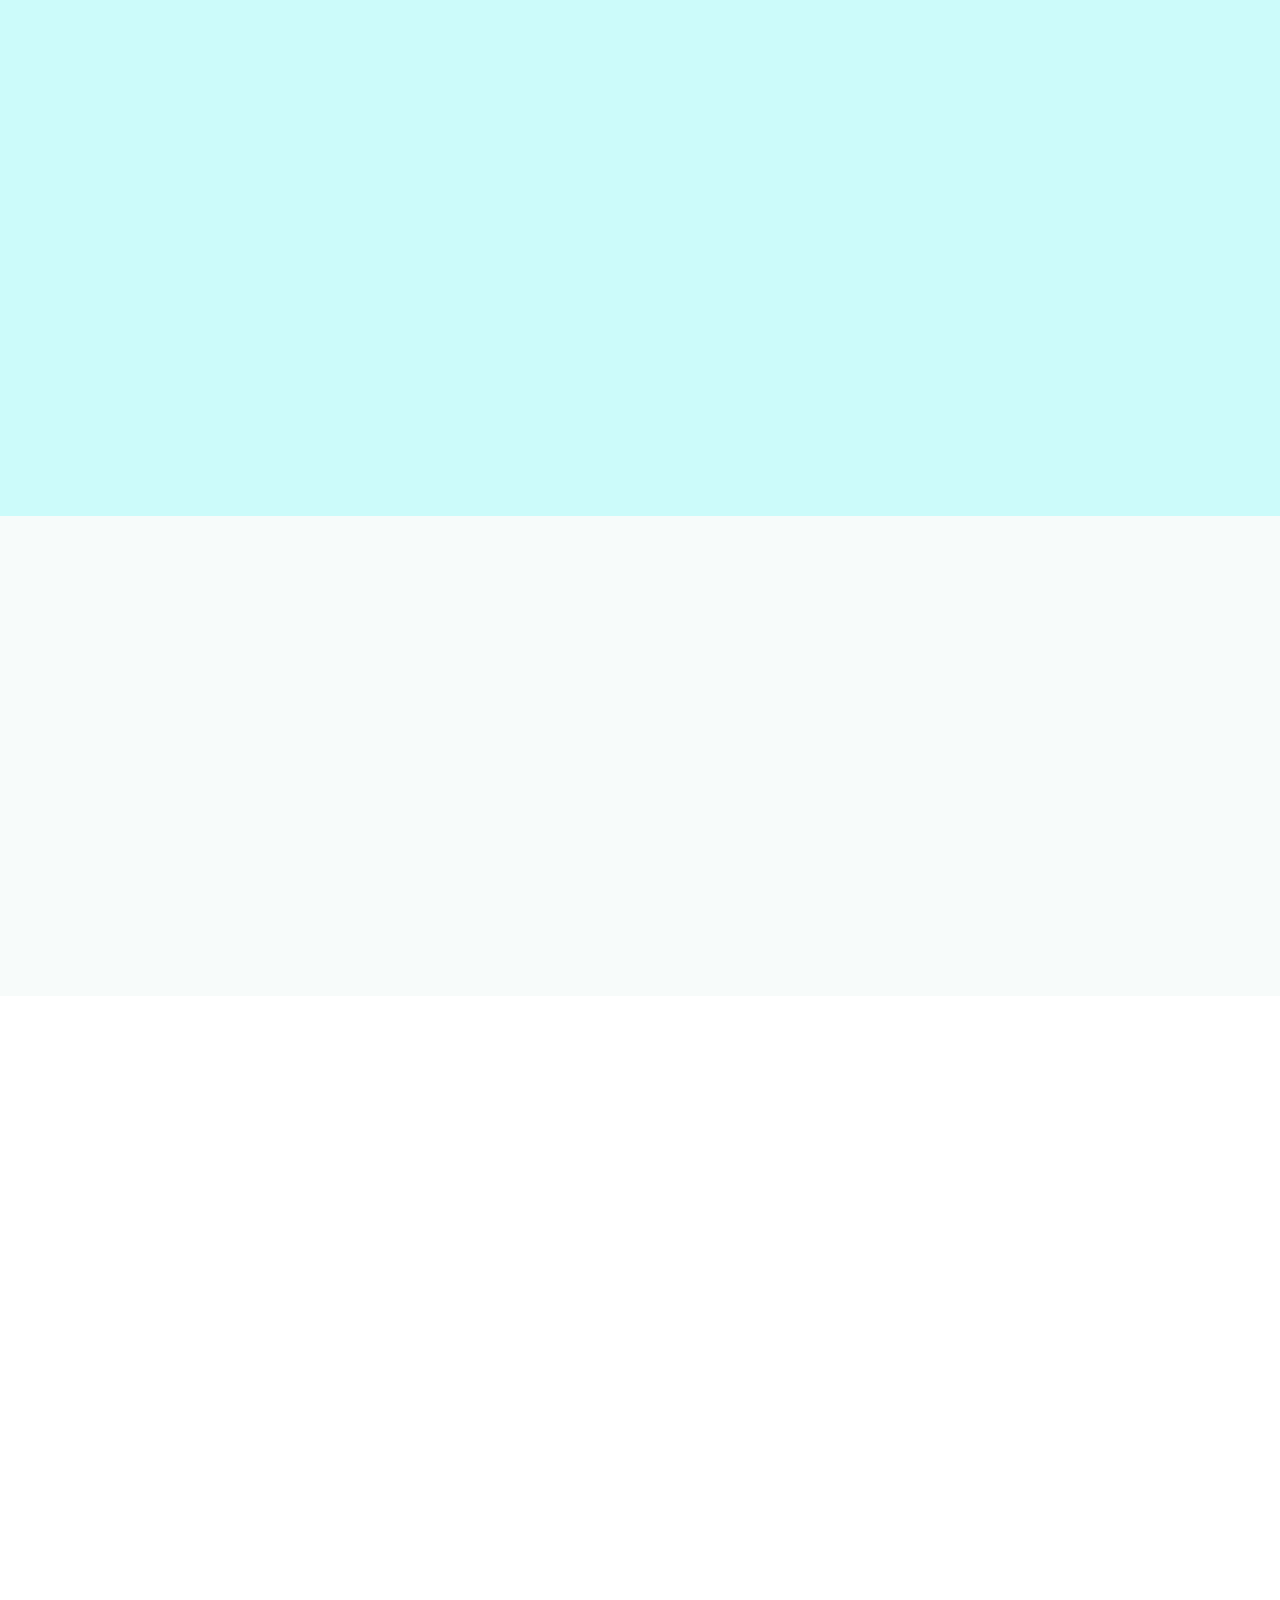
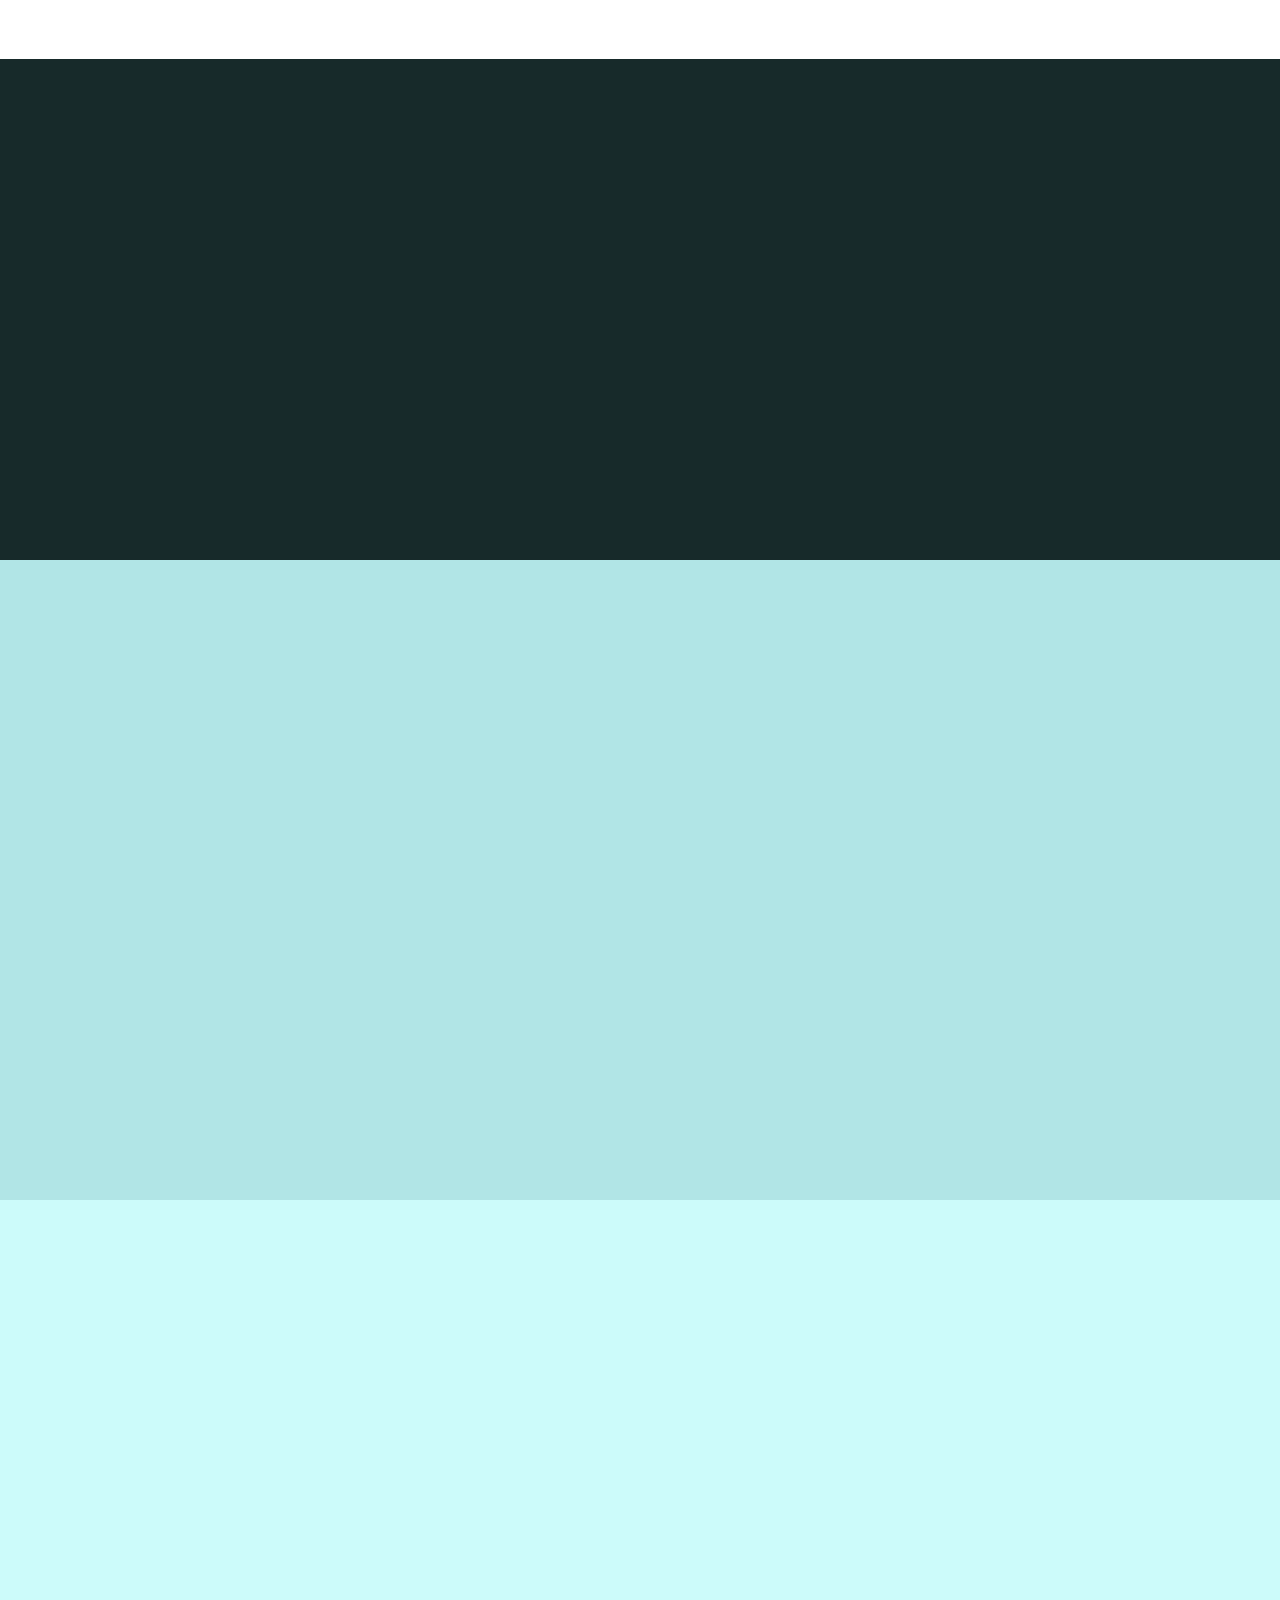
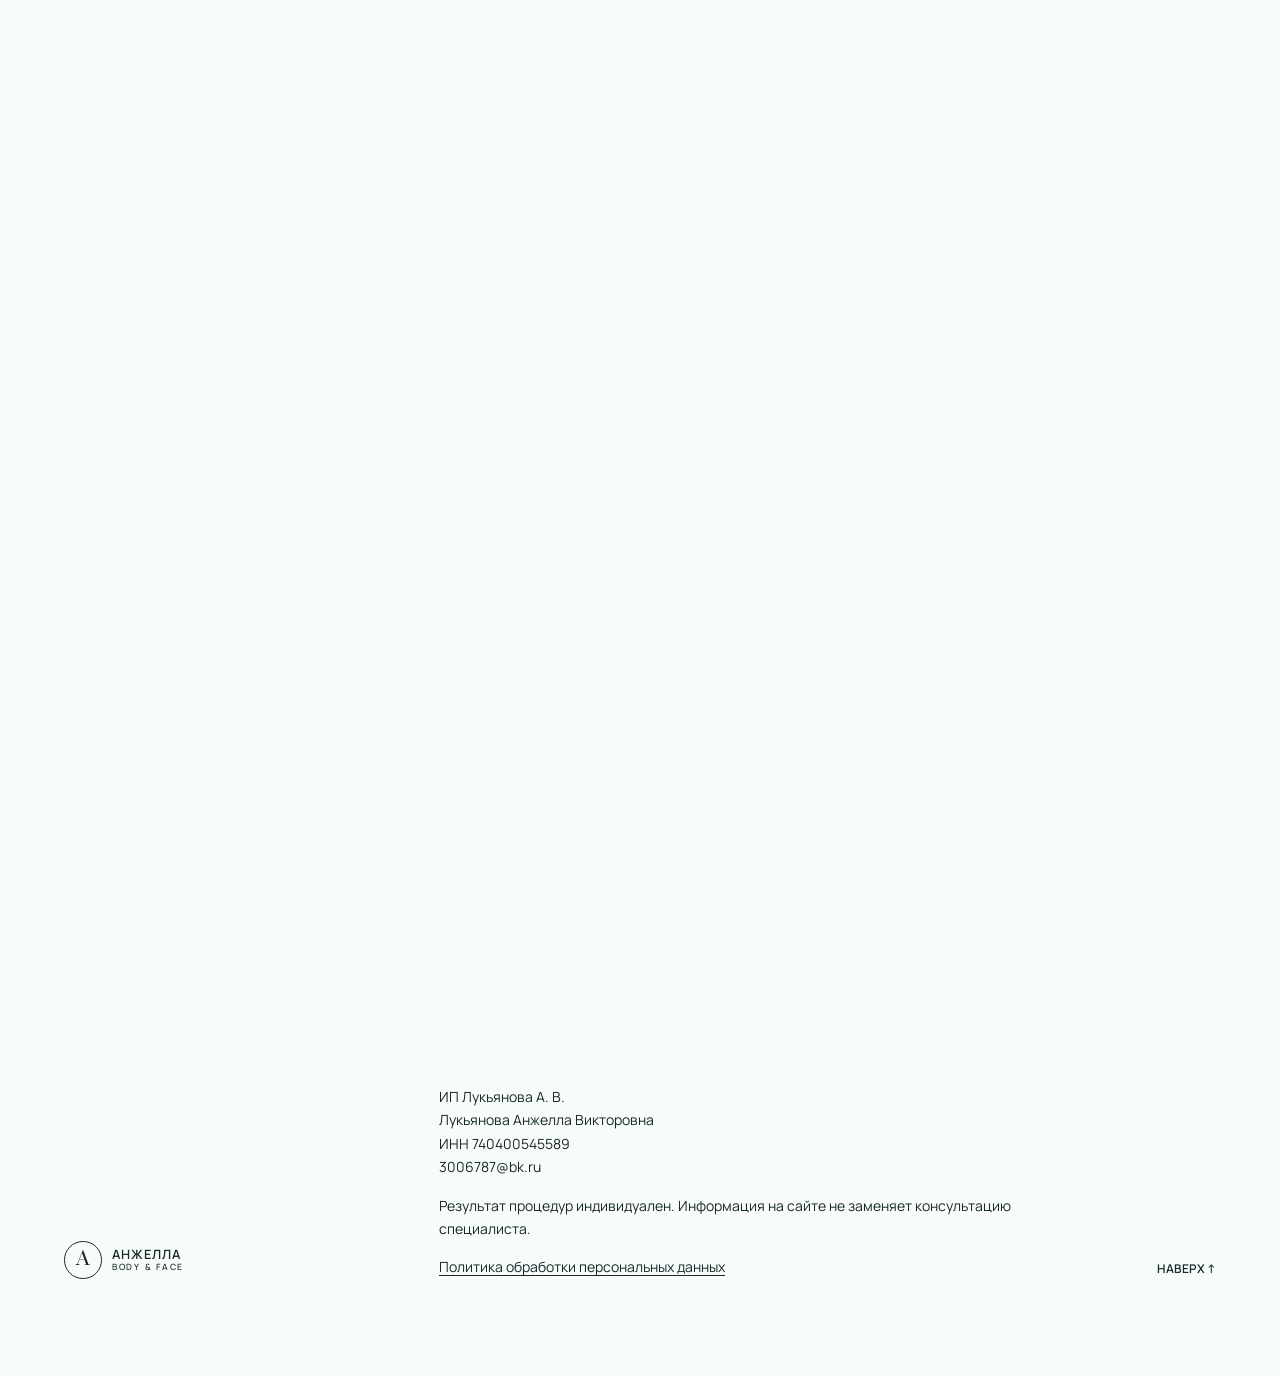
==== commit 7b399cc2: "Remove candidate data request from vacancy" ====
--- a/index.html
+++ b/index.html
@@ -377,8 +377,7 @@
           <a class="button button-dark" data-link-content="general.telegramUrl" href="https://t.me/sv5040" target="_blank" rel="noopener noreferrer" referrerpolicy="no-referrer">Откликнуться в Telegram <span aria-hidden="true">↗</span></a>
         </div>
       </div>
-      <p class="vacancy-response reveal" data-content="vacancy.responseNote">В первом сообщении укажите ФИО и ваш опыт работы.</p>
-      <p class="vacancy-privacy reveal">Данные из отклика используются только для связи по вакансии. Telegram — внешний сервис; перед отправкой ознакомьтесь с <a href="privacy.html#candidates-title">порядком обработки данных кандидатов</a>.</p>
+      <p class="vacancy-privacy reveal">Для отклика достаточно написать в Telegram. Не отправляйте в первом сообщении паспортные данные, документы и другие избыточные сведения. Перед отправкой ознакомьтесь с <a href="privacy.html#candidates-title">порядком обработки данных кандидатов</a>.</p>
       <p class="vacancy-note reveal">Подробности об условиях работы и следующих этапах обучения обсудим на собеседовании.</p>
     </section>
   </main>
--- a/assets/styles.css
+++ b/assets/styles.css
@@ -18,7 +18,7 @@
 .about{display:grid;grid-template-columns:1fr 1fr;gap:8vw;background:var(--ice)}.about-title{position:sticky;top:3rem;align-self:start}.about-title em{color:#26878a}.role{max-width:25rem;text-transform:uppercase;letter-spacing:.12em;font-size:.72rem;margin-top:2rem}.about-story{padding-top:5rem}.story-lead{font-family:var(--serif);font-size:clamp(1.65rem,3vw,3.4rem);line-height:1.15;margin:0 0 3rem;color:#ba5d60}.about-story>p:not(.story-lead){font-size:1.1rem;max-width:43rem}.credentials{display:grid;grid-template-columns:1fr 1fr;margin-top:3rem;border-top:1px solid var(--line)}.credentials span{padding:1rem .5rem 1rem 0;border-bottom:1px solid var(--line);font-size:.78rem;text-transform:uppercase;letter-spacing:.05em}
 .visit{background:#fff}.steps{display:grid;grid-template-columns:repeat(3,1fr);list-style:none;padding:0;margin:5rem 0 0;border-top:1px solid var(--line)}.steps li{padding:2rem 2rem 4rem 0;border-right:1px solid var(--line)}.steps li+li{padding-left:2rem}.steps li:last-child{border:0}.steps span{font-family:var(--serif);color:#ba5d60}.steps h3{font-family:var(--serif);font-size:2rem;font-weight:400;margin:3rem 0 1rem}.steps p{max-width:23rem}
 .values{display:grid;grid-template-columns:1.2fr .8fr;background:var(--ink);color:#fff;gap:7vw}.values-panel em{color:var(--coral)}.values-panel>p:last-child{font-size:1.1rem;max-width:43rem;margin-top:2rem;color:rgba(255,255,255,.76)}.values-list{border-top:1px solid rgba(255,255,255,.2)}.values-list div{display:grid;grid-template-columns:3rem 1fr;padding:1.5rem 0;border-bottom:1px solid rgba(255,255,255,.2)}.values-list span{color:var(--aqua);font-family:var(--serif)}.values-list p{margin:0;font-size:1rem}
-.vacancy{background:var(--paper)}.vacancy .section-head em{color:#9a4347}.vacancy-grid{display:grid;grid-template-columns:repeat(2,minmax(0,1fr));gap:1rem;margin-top:4rem}.vacancy-card{min-height:35rem;padding:clamp(1.5rem,4vw,3rem);border-radius:1.5rem;display:flex;flex-direction:column}.vacancy-card-dark{background:var(--ink);color:#fff}.vacancy-card-light{background:var(--coral);color:var(--ink)}.vacancy-label{margin:0 0 2rem;font-size:.75rem;font-weight:600;letter-spacing:.12em;text-transform:uppercase}.vacancy-card h3{max-width:13ch;margin:0 0 2rem;font-family:var(--serif);font-size:clamp(2.2rem,4vw,4rem);font-weight:400;line-height:1}.vacancy-card>p:not(.vacancy-label){max-width:35rem;margin:0 0 1.5rem;font-size:1rem;line-height:1.7}.vacancy-card ul{display:grid;gap:1rem;margin:auto 0 0;padding:0;list-style:none}.vacancy-card li{position:relative;padding-left:1.5rem;font-size:1rem;line-height:1.55}.vacancy-card li:before{content:"";position:absolute;left:0;top:.65em;width:.55rem;height:.55rem;transform:rotate(45deg);background:var(--aqua)}.vacancy-card-light li:before{background:var(--ink)}.vacancy-bottom{display:grid;grid-template-columns:minmax(0,1fr) auto;align-items:center;gap:3rem;margin-top:1rem;padding:clamp(1.5rem,3vw,2.25rem);border:1px solid var(--line);border-radius:1.5rem;background:#fff}.vacancy-bottom .vacancy-label{margin-bottom:.7rem}.vacancy-bottom p:last-child{max-width:48rem;margin:0;line-height:1.65;color:rgba(23,42,42,.78)}.vacancy-actions{display:flex;align-items:center;gap:1.25rem;flex-wrap:wrap;justify-content:flex-end}.vacancy-link{padding-bottom:.2rem;border-bottom:1px solid currentColor;font-size:.9rem;font-weight:600}.vacancy-response{margin:1rem 0 0;padding:1rem 1.2rem;border-radius:1rem;background:var(--aqua);font-weight:600}.vacancy-note{margin:1rem 0 0;font-size:.8rem;color:rgba(23,42,42,.65)}
+.vacancy{background:var(--paper)}.vacancy .section-head em{color:#9a4347}.vacancy-grid{display:grid;grid-template-columns:repeat(2,minmax(0,1fr));gap:1rem;margin-top:4rem}.vacancy-card{min-height:35rem;padding:clamp(1.5rem,4vw,3rem);border-radius:1.5rem;display:flex;flex-direction:column}.vacancy-card-dark{background:var(--ink);color:#fff}.vacancy-card-light{background:var(--coral);color:var(--ink)}.vacancy-label{margin:0 0 2rem;font-size:.75rem;font-weight:600;letter-spacing:.12em;text-transform:uppercase}.vacancy-card h3{max-width:13ch;margin:0 0 2rem;font-family:var(--serif);font-size:clamp(2.2rem,4vw,4rem);font-weight:400;line-height:1}.vacancy-card>p:not(.vacancy-label){max-width:35rem;margin:0 0 1.5rem;font-size:1rem;line-height:1.7}.vacancy-card ul{display:grid;gap:1rem;margin:auto 0 0;padding:0;list-style:none}.vacancy-card li{position:relative;padding-left:1.5rem;font-size:1rem;line-height:1.55}.vacancy-card li:before{content:"";position:absolute;left:0;top:.65em;width:.55rem;height:.55rem;transform:rotate(45deg);background:var(--aqua)}.vacancy-card-light li:before{background:var(--ink)}.vacancy-bottom{display:grid;grid-template-columns:minmax(0,1fr) auto;align-items:center;gap:3rem;margin-top:1rem;padding:clamp(1.5rem,3vw,2.25rem);border:1px solid var(--line);border-radius:1.5rem;background:#fff}.vacancy-bottom .vacancy-label{margin-bottom:.7rem}.vacancy-bottom p:last-child{max-width:48rem;margin:0;line-height:1.65;color:rgba(23,42,42,.78)}.vacancy-actions{display:flex;align-items:center;gap:1.25rem;flex-wrap:wrap;justify-content:flex-end}.vacancy-link{padding-bottom:.2rem;border-bottom:1px solid currentColor;font-size:.9rem;font-weight:600}.vacancy-note{margin:1rem 0 0;font-size:.8rem;color:rgba(23,42,42,.65)}
 .faq{display:grid;grid-template-columns:.8fr 1.2fr;gap:8vw;background:var(--aqua)}.faq-heading em{color:#26878a}.accordion{border-top:1px solid var(--line)}details{border-bottom:1px solid var(--line)}summary{list-style:none;display:flex;justify-content:space-between;gap:1rem;padding:1.6rem 0;cursor:pointer;font-size:1.05rem;font-weight:600}summary::-webkit-details-marker{display:none}summary span{font-size:1.5rem;transition:transform .25s}details[open] summary span{transform:rotate(45deg)}details p{max-width:42rem;margin:0 0 1.7rem;color:rgba(23,42,42,.75)}.faq-answer{padding-bottom:1.7rem}.faq-answer>p:first-child{margin-bottom:1.2rem}.result-art{position:relative;overflow:hidden;max-width:42rem;margin:0;border-radius:1.15rem;background:#f8eee4;box-shadow:0 1rem 2.8rem rgba(23,42,42,.12)}.result-art:after{content:"";position:absolute;inset:0;background:linear-gradient(90deg,rgba(247,251,250,.94) 0%,rgba(247,251,250,.76) 28%,rgba(247,251,250,0) 58%);pointer-events:none}.result-art img{width:100%;aspect-ratio:3/2;object-fit:cover}.result-art figcaption{position:absolute;z-index:1;left:clamp(1.1rem,3vw,2rem);top:50%;display:grid;gap:.2rem;max-width:10rem;transform:translateY(-50%);color:var(--ink)}.result-art strong{font-family:var(--serif);font-size:clamp(2.25rem,6vw,4.4rem);font-weight:400;line-height:.9;color:#9a4347}.result-art span{font-size:.72rem;font-weight:600;line-height:1.35;text-transform:uppercase;letter-spacing:.08em}.faq-answer>.result-note{margin:.8rem 0 0;font-size:.78rem;line-height:1.55;color:rgba(23,42,42,.68)}
 .contact{display:grid;grid-template-columns:1.1fr .9fr;gap:8vw;background:var(--coral);align-items:end;min-height:62vh}.contact h2 em{color:#214545}.contact-copy>p:last-child{max-width:32rem;margin-top:2rem}.contact-actions{display:grid;gap:.7rem}.contact-button{width:100%;display:flex;justify-content:space-between;background:transparent;border:1px solid var(--ink);border-radius:999px;padding:1.2rem 1.4rem;cursor:pointer;font-weight:600;text-transform:uppercase;letter-spacing:.08em;transition:.2s}.contact-button:hover{background:var(--ink);color:#fff}.contact-actions>p{text-align:center;font-size:.7rem;text-transform:uppercase;letter-spacing:.1em}
 footer{display:grid;grid-template-columns:1fr 2fr auto;gap:2rem;align-items:end;padding:3rem clamp(1.25rem,5vw,5.5rem);background:var(--paper)}footer>p{font-size:.7rem;max-width:32rem;margin:0;text-transform:uppercase;letter-spacing:.05em}footer>a{font-size:.75rem;font-weight:600;text-transform:uppercase}
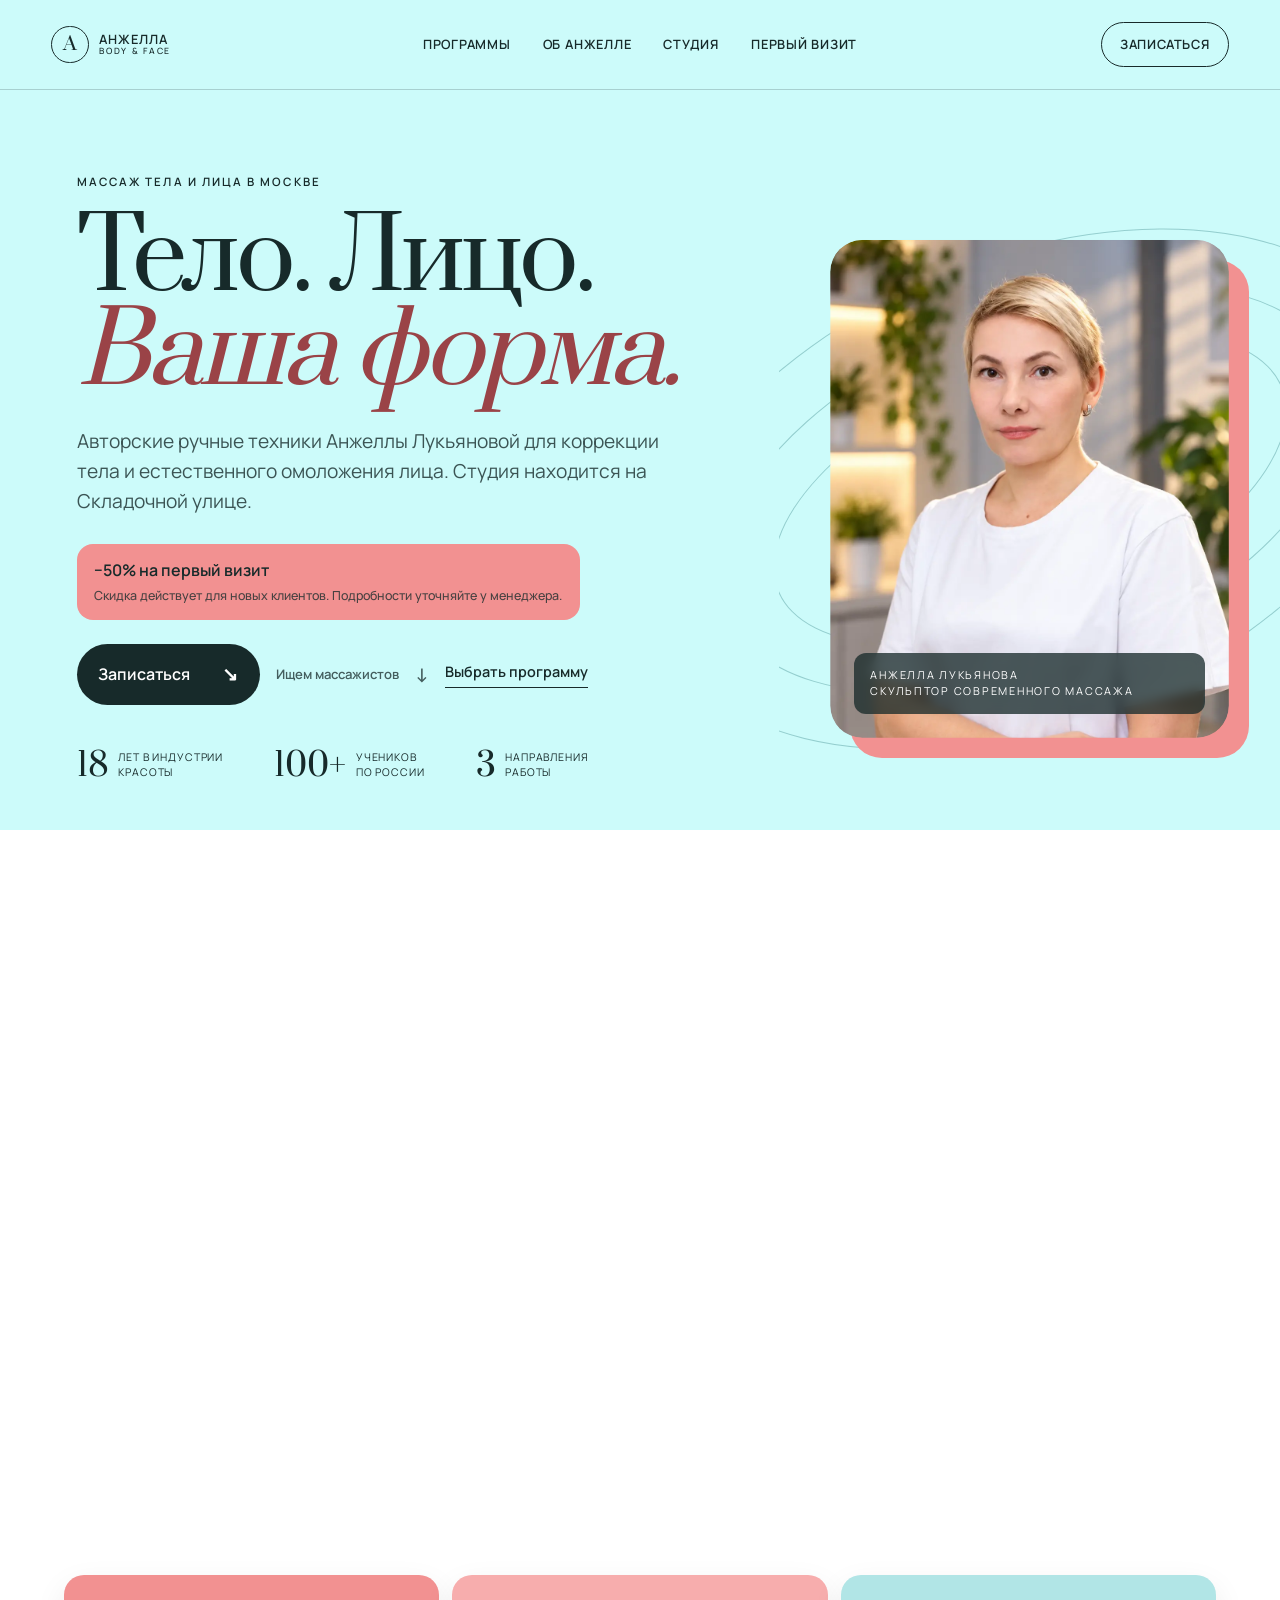
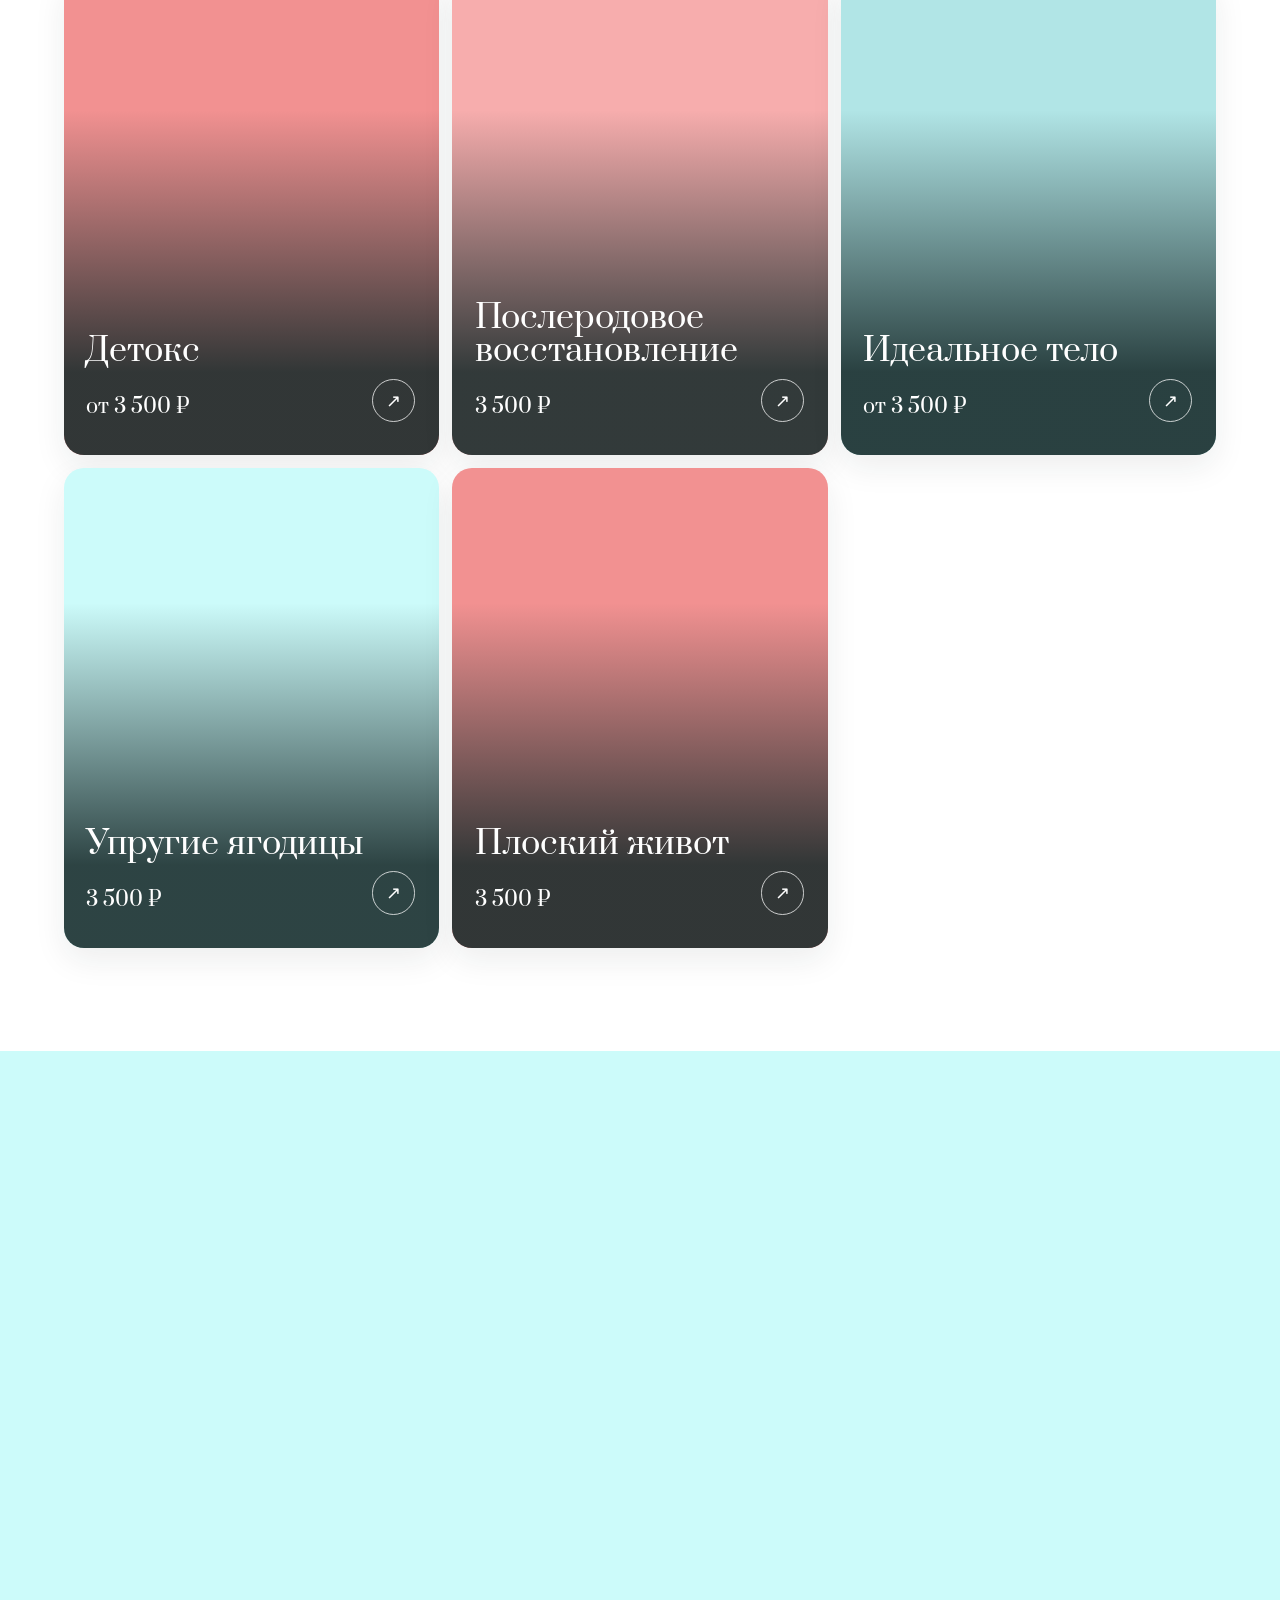
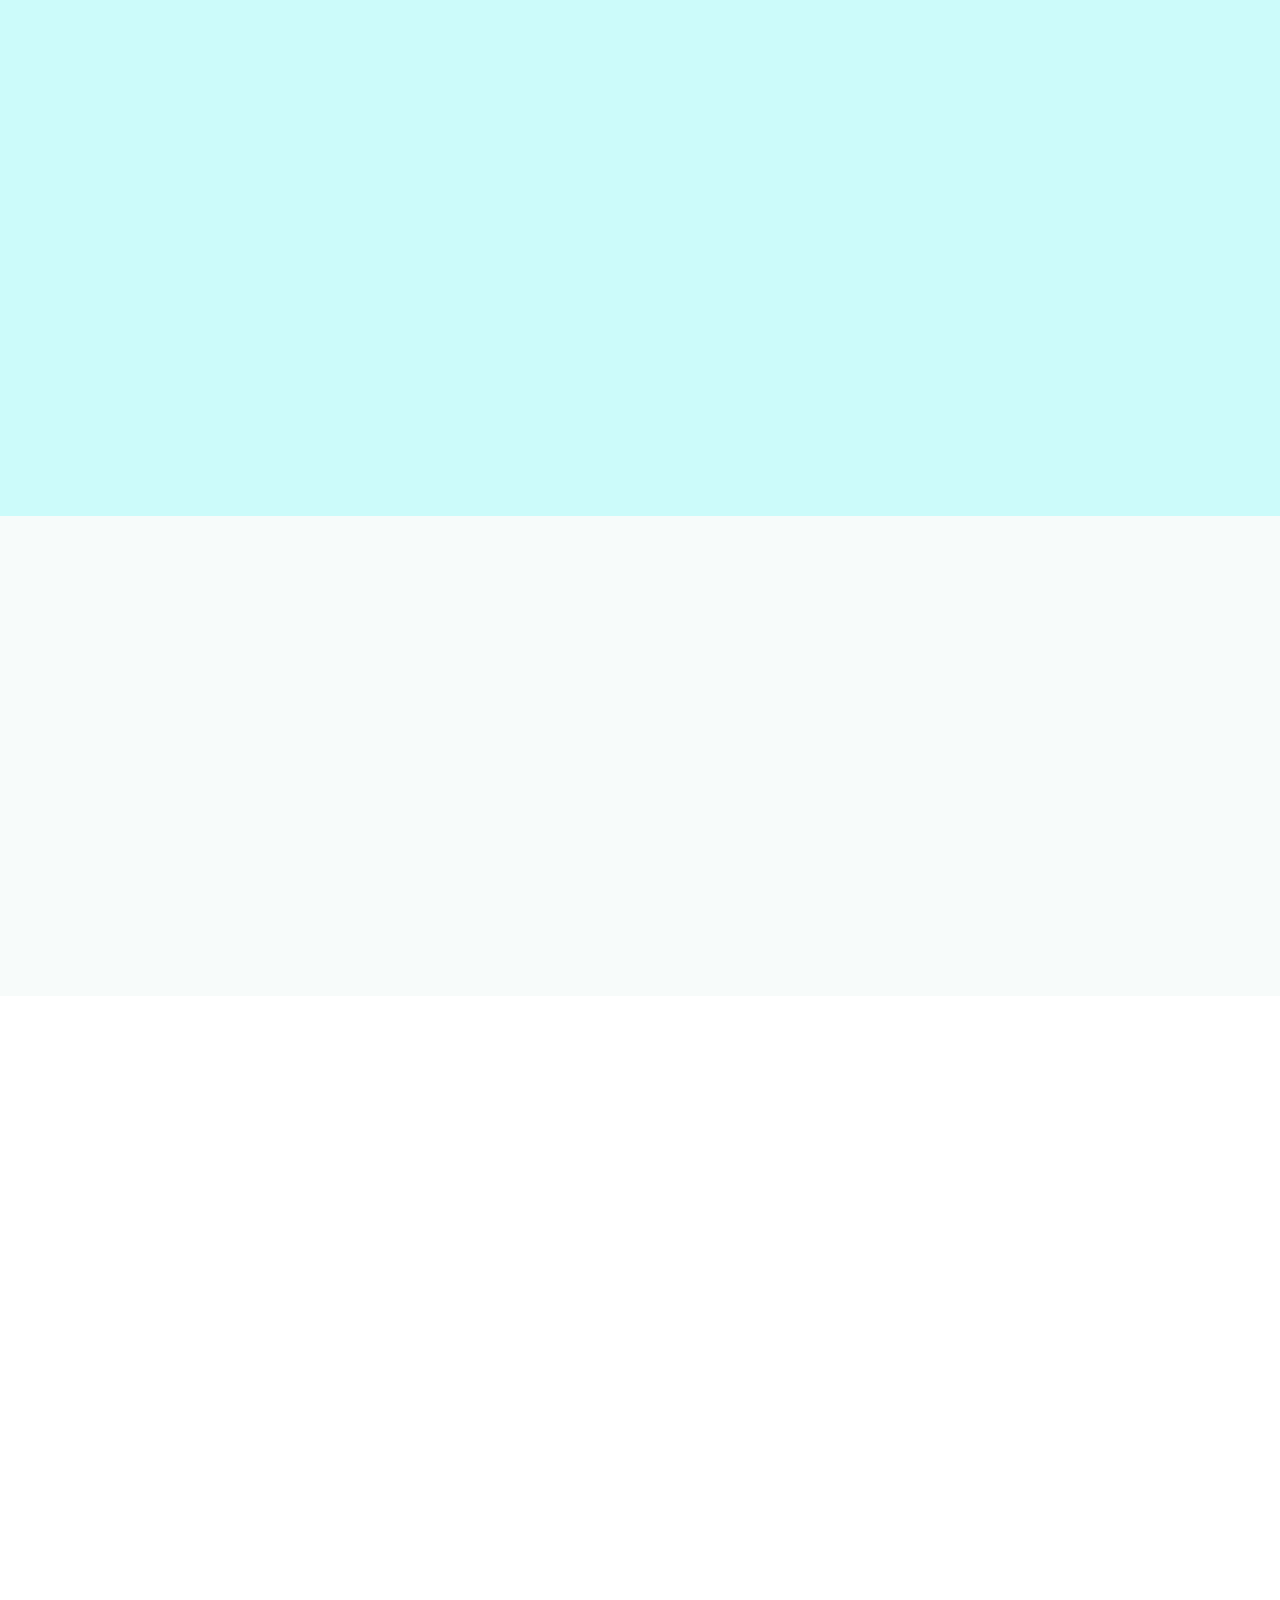
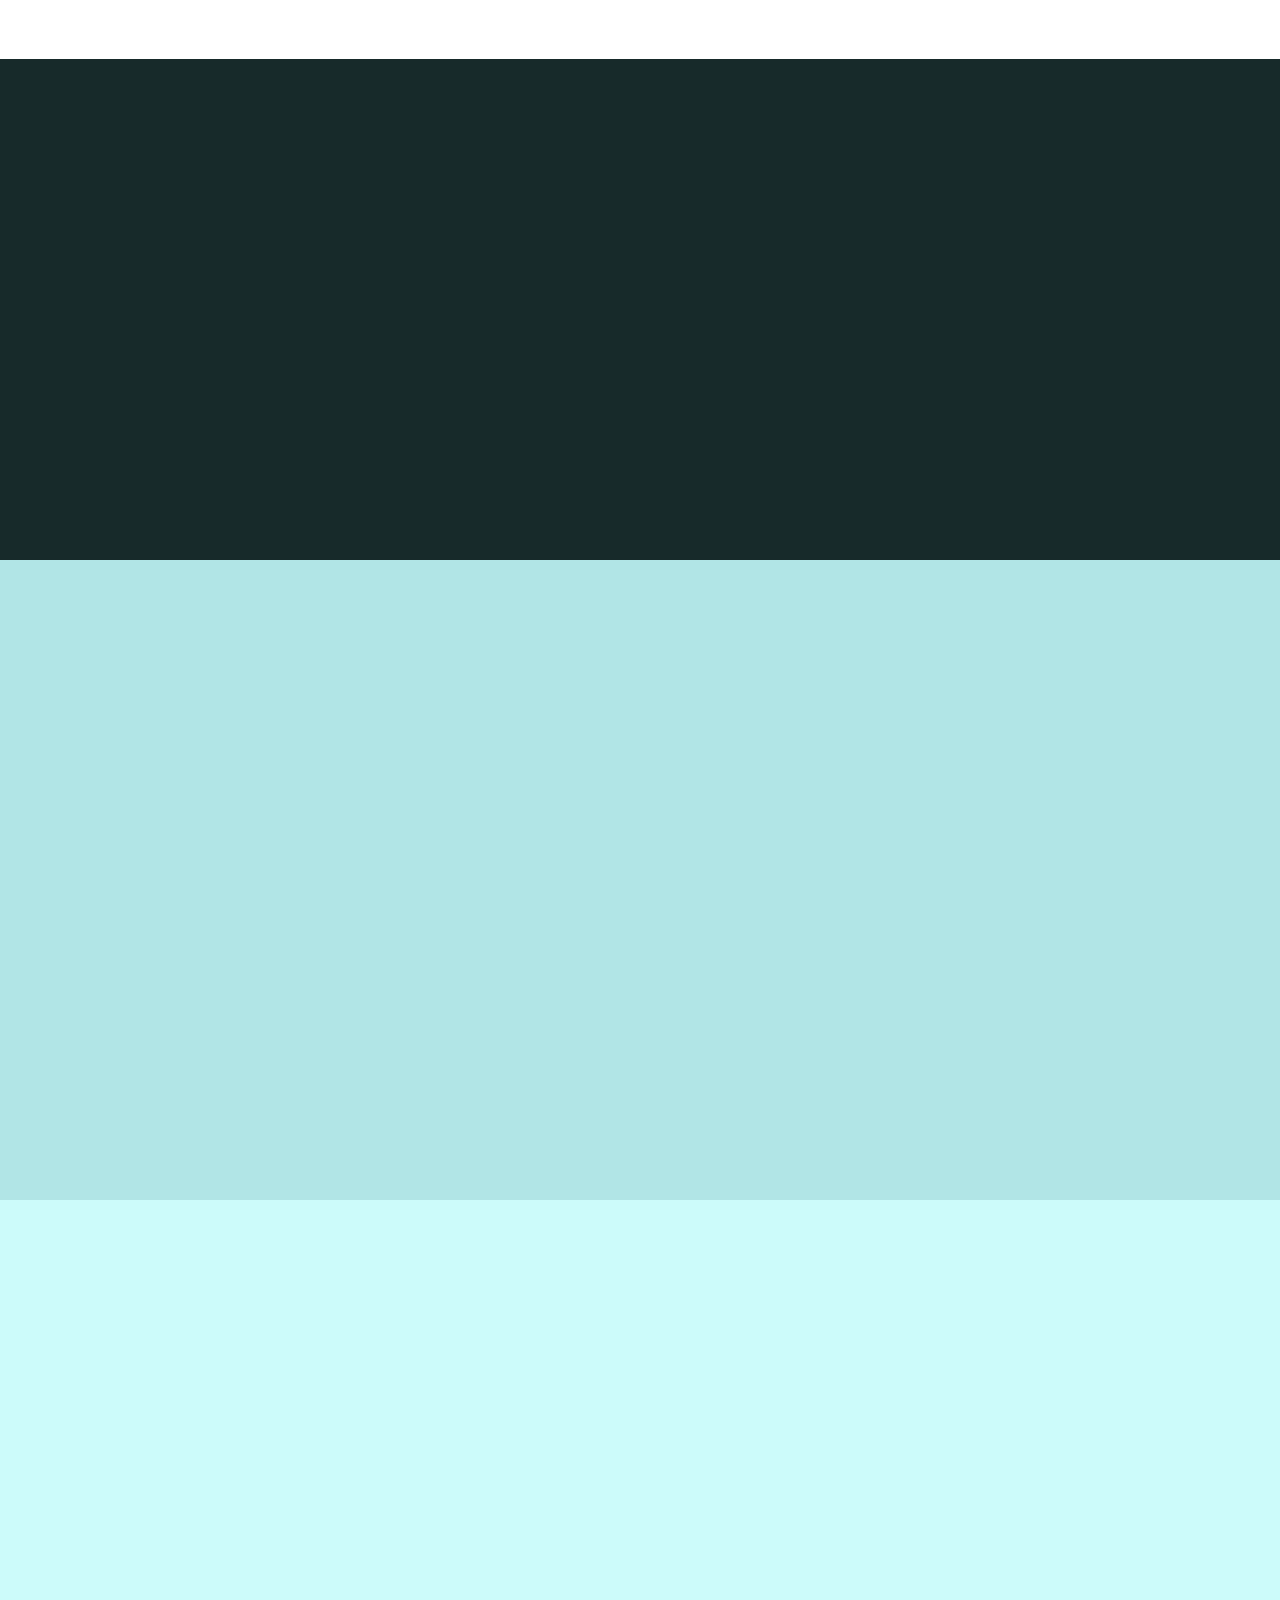
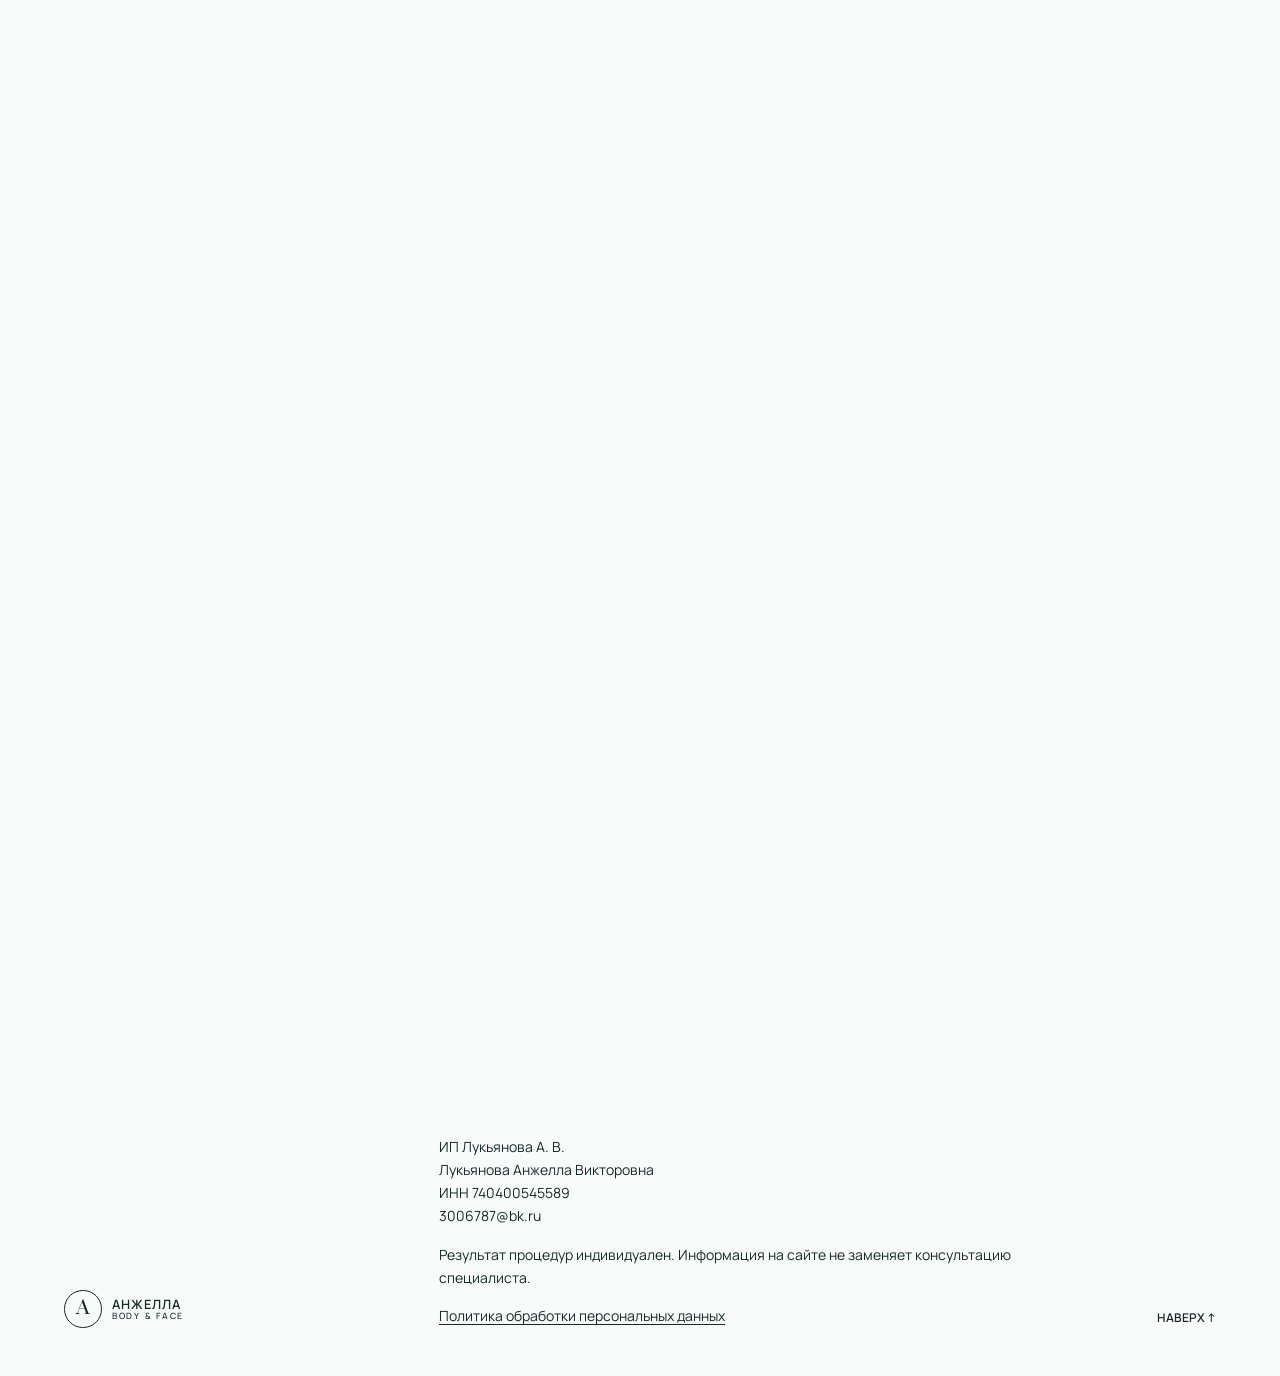
==== commit 21dfd255: "Restore 50% first-visit offer" ====
--- a/index.html
+++ b/index.html
@@ -2,8 +2,12 @@
 <html lang="ru">
 <head>
   <meta charset="utf-8">
-  <meta http-equiv="Content-Security-Policy" content="default-src 'none'; script-src 'self'; style-src 'self'; img-src 'self'; font-src 'self'; connect-src https://angella-content-admin.pastel-seal-2668.chatgpt.site; frame-src https://yandex.ru; object-src 'none'; base-uri 'none'; form-action 'none'; worker-src 'none'; manifest-src 'none'; upgrade-insecure-requests">
+  <meta http-equiv="Cache-Control" content="no-store, no-cache, must-revalidate">
+  <meta http-equiv="Pragma" content="no-cache">
+  <meta http-equiv="Expires" content="0">
+  <meta http-equiv="Content-Security-Policy" content="default-src 'none'; script-src 'self'; style-src 'self'; img-src 'self'; font-src 'self'; connect-src 'self'; frame-src https://yandex.ru; object-src 'none'; base-uri 'none'; form-action 'none'; worker-src 'none'; manifest-src 'none'; upgrade-insecure-requests">
   <meta name="referrer" content="no-referrer">
+  <meta name="robots" content="index, follow, max-image-preview:large">
   <meta http-equiv="x-dns-prefetch-control" content="off">
   <meta name="viewport" content="width=device-width, initial-scale=1">
   <meta name="description" content="Студия авторского массажа Анжеллы Лукьяновой в Москве: коррекция тела, омоложение лица и косметологический уход.">
@@ -12,12 +16,11 @@
   <meta property="og:locale" content="ru_RU">
   <meta property="og:title" content="Студия массажа Анжеллы Лукьяновой в Москве">
   <meta property="og:description" content="Авторские программы коррекции тела и естественного омоложения лица в Москве.">
-  <meta property="og:url" content="https://ranhomer2010-sketch.github.io/TOPAN42/">
-  <meta property="og:image" content="https://ranhomer2010-sketch.github.io/TOPAN42/assets/hero-angella.webp">
-  <meta property="og:image:alt" content="Анжелла Лукьянова, основатель студии массажа">
+  <meta property="og:url" content="https://angellamassage.ru/">
+  <meta property="og:image" content="https://angellamassage.ru/assets/hero-angella.webp">
   <meta name="twitter:card" content="summary_large_image">
   <title>Студия массажа Анжеллы Лукьяновой в Москве</title>
-  <link rel="canonical" href="https://ranhomer2010-sketch.github.io/TOPAN42/">
+  <link rel="canonical" href="https://angellamassage.ru/">
   <link rel="icon" href="assets/favicon.svg" type="image/svg+xml">
   <link rel="stylesheet" href="assets/styles.css?v=20260928-release-hardening-1">
 </head>
@@ -51,8 +54,8 @@
         <h1>Тело. Лицо.<br><em>Ваша форма.</em></h1>
         <p class="hero-lead" data-content="general.heroLead">Авторские ручные техники Анжеллы Лукьяновой для коррекции тела и естественного омоложения лица. Студия находится на Складочной улице.</p>
         <a class="hero-offer" href="#offers">
-          <strong data-content="general.friendOffer">Приведи друга и получи гарантированный подарок</strong>
-          <span data-content="general.friendOfferNote">Условия и доступные подарки уточняйте у менеджера при записи.</span>
+          <strong data-content="general.friendOffer">−50% на первый визит</strong>
+          <span data-content="general.friendOfferNote">Скидка действует для новых клиентов. Подробности уточняйте у менеджера.</span>
         </a>
         <div class="hero-actions">
           <a class="button button-dark" href="#contacts">Записаться <span aria-hidden="true">↘</span></a>
@@ -84,16 +87,16 @@
       </div>
 
       <aside class="offers reveal" id="offers" aria-labelledby="offers-title">
-        <h3 id="offers-title">Приходите вместе</h3>
+        <h3 id="offers-title">Знакомство со студией</h3>
         <div class="offers-grid">
           <div class="offer offer-first">
-            <strong>Подарок</strong>
-            <div><h4 data-content="general.friendOffer">Приведи друга и получи гарантированный подарок</h4><p data-content="general.friendOfferNote">Условия и доступные подарки уточняйте у менеджера при записи.</p></div>
+            <strong>−50%</strong>
+            <div><h4 data-content="general.friendOffer">−50% на первый визит</h4><p data-content="general.friendOfferNote">Скидка действует для новых клиентов. Подробности уточняйте у менеджера.</p></div>
           </div>
         </div>
         <div class="offer-details">
-          <p><strong>Как воспользоваться:</strong> напишите менеджеру в Telegram или MAX и сообщите, что хотите прийти вместе с другом.</p>
-          <p>Менеджер расскажет об актуальных подарках, поможет выбрать программы и согласовать удобное время.</p>
+          <p><strong>Как воспользоваться:</strong> напишите менеджеру в Telegram или MAX и сообщите, что записываетесь впервые.</p>
+          <p>Менеджер поможет выбрать программу, подтвердит условия акции и согласует удобное время.</p>
         </div>
       </aside>
 
@@ -401,7 +404,7 @@
       <div class="service-dialog-prices" id="service-dialog-prices" aria-label="Стоимость и длительность"></div>
       <p id="service-dialog-description"></p>
       <ul id="service-dialog-benefits"></ul>
-      <p class="service-offer-note"><strong data-content="general.friendOffer">Приведи друга и получи гарантированный подарок</strong>. <span data-content="general.friendOfferNote">Условия и доступные подарки уточняйте у менеджера при записи.</span></p>
+      <p class="service-offer-note"><strong data-content="general.friendOffer">−50% на первый визит</strong>. <span data-content="general.friendOfferNote">Скидка действует для новых клиентов. Подробности уточняйте у менеджера.</span></p>
       <a class="button button-dark service-book" data-link-content="general.maxUrl" href="https://web.max.ru/165388422" target="_blank" rel="noopener noreferrer" referrerpolicy="no-referrer">Записаться в MAX <span aria-hidden="true">↗</span></a>
       <a class="service-book-alternative" href="#contacts">Другие способы связи</a>
     </div>
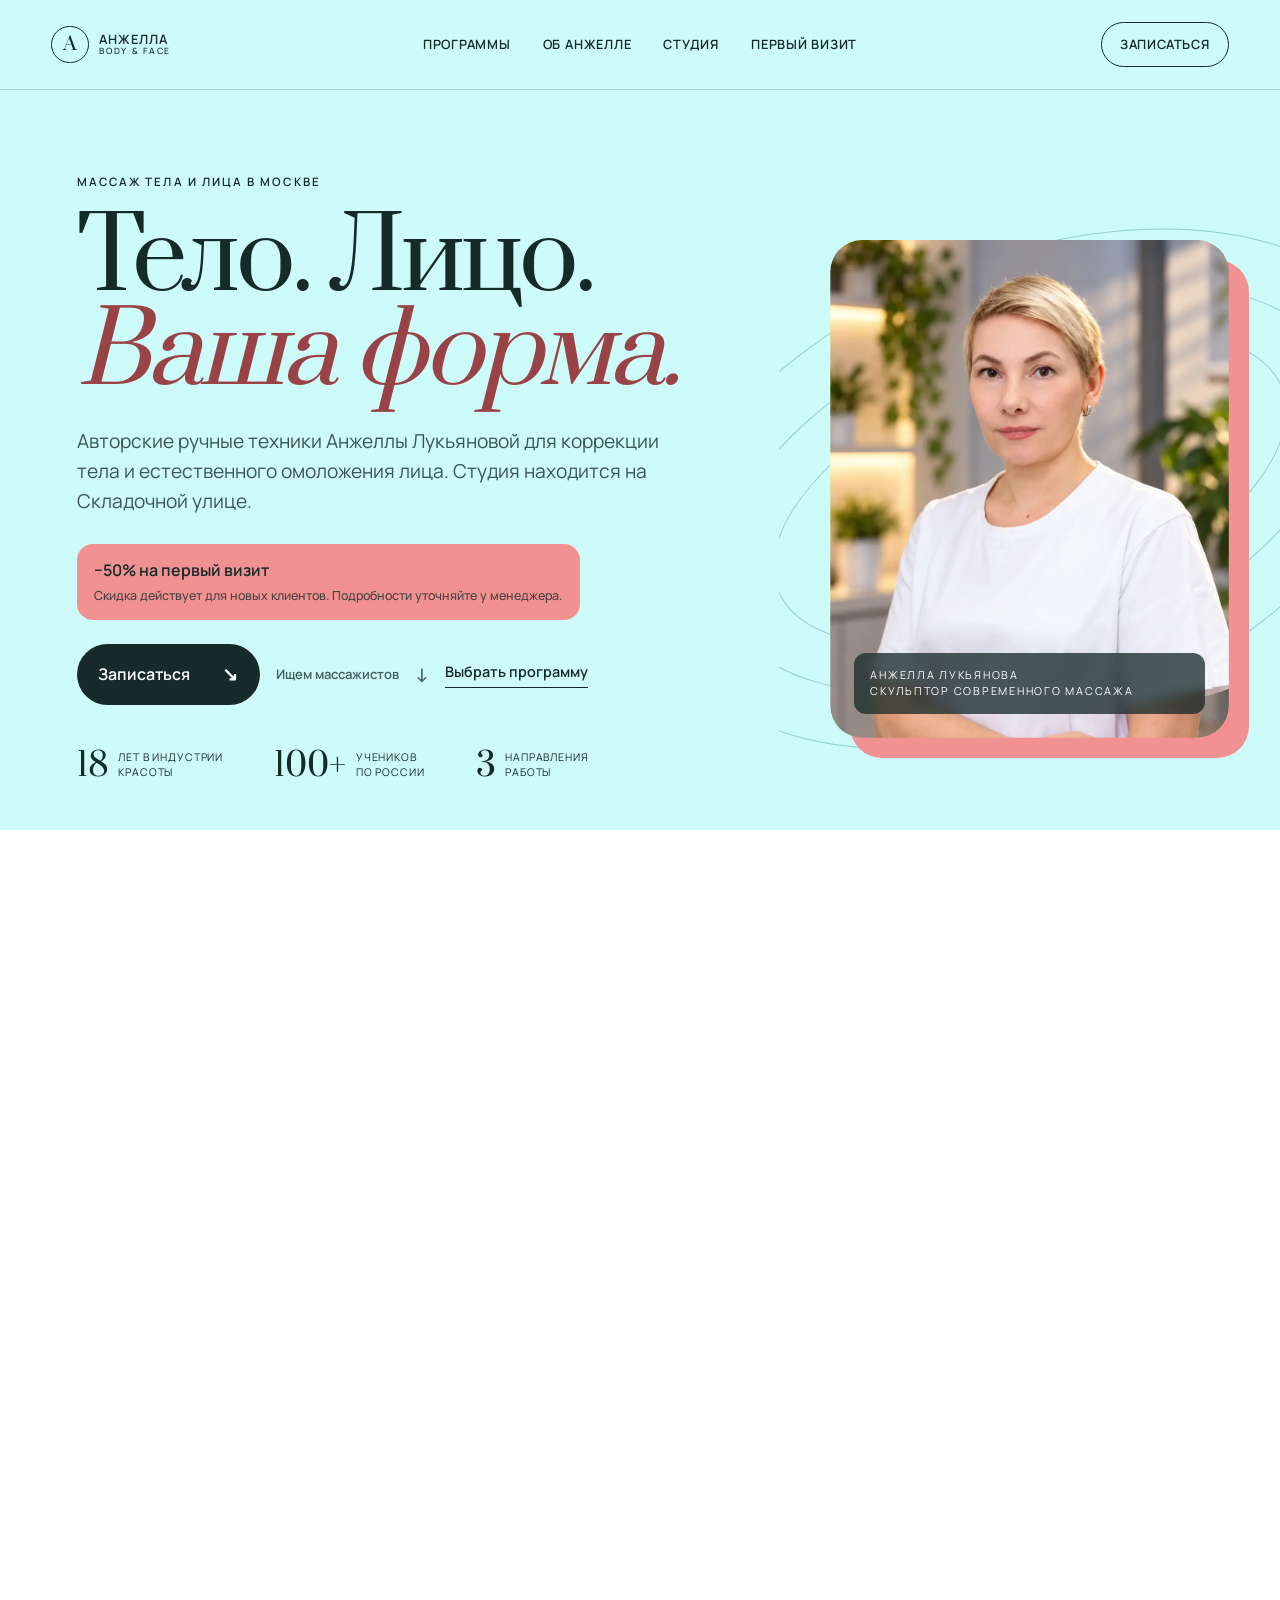
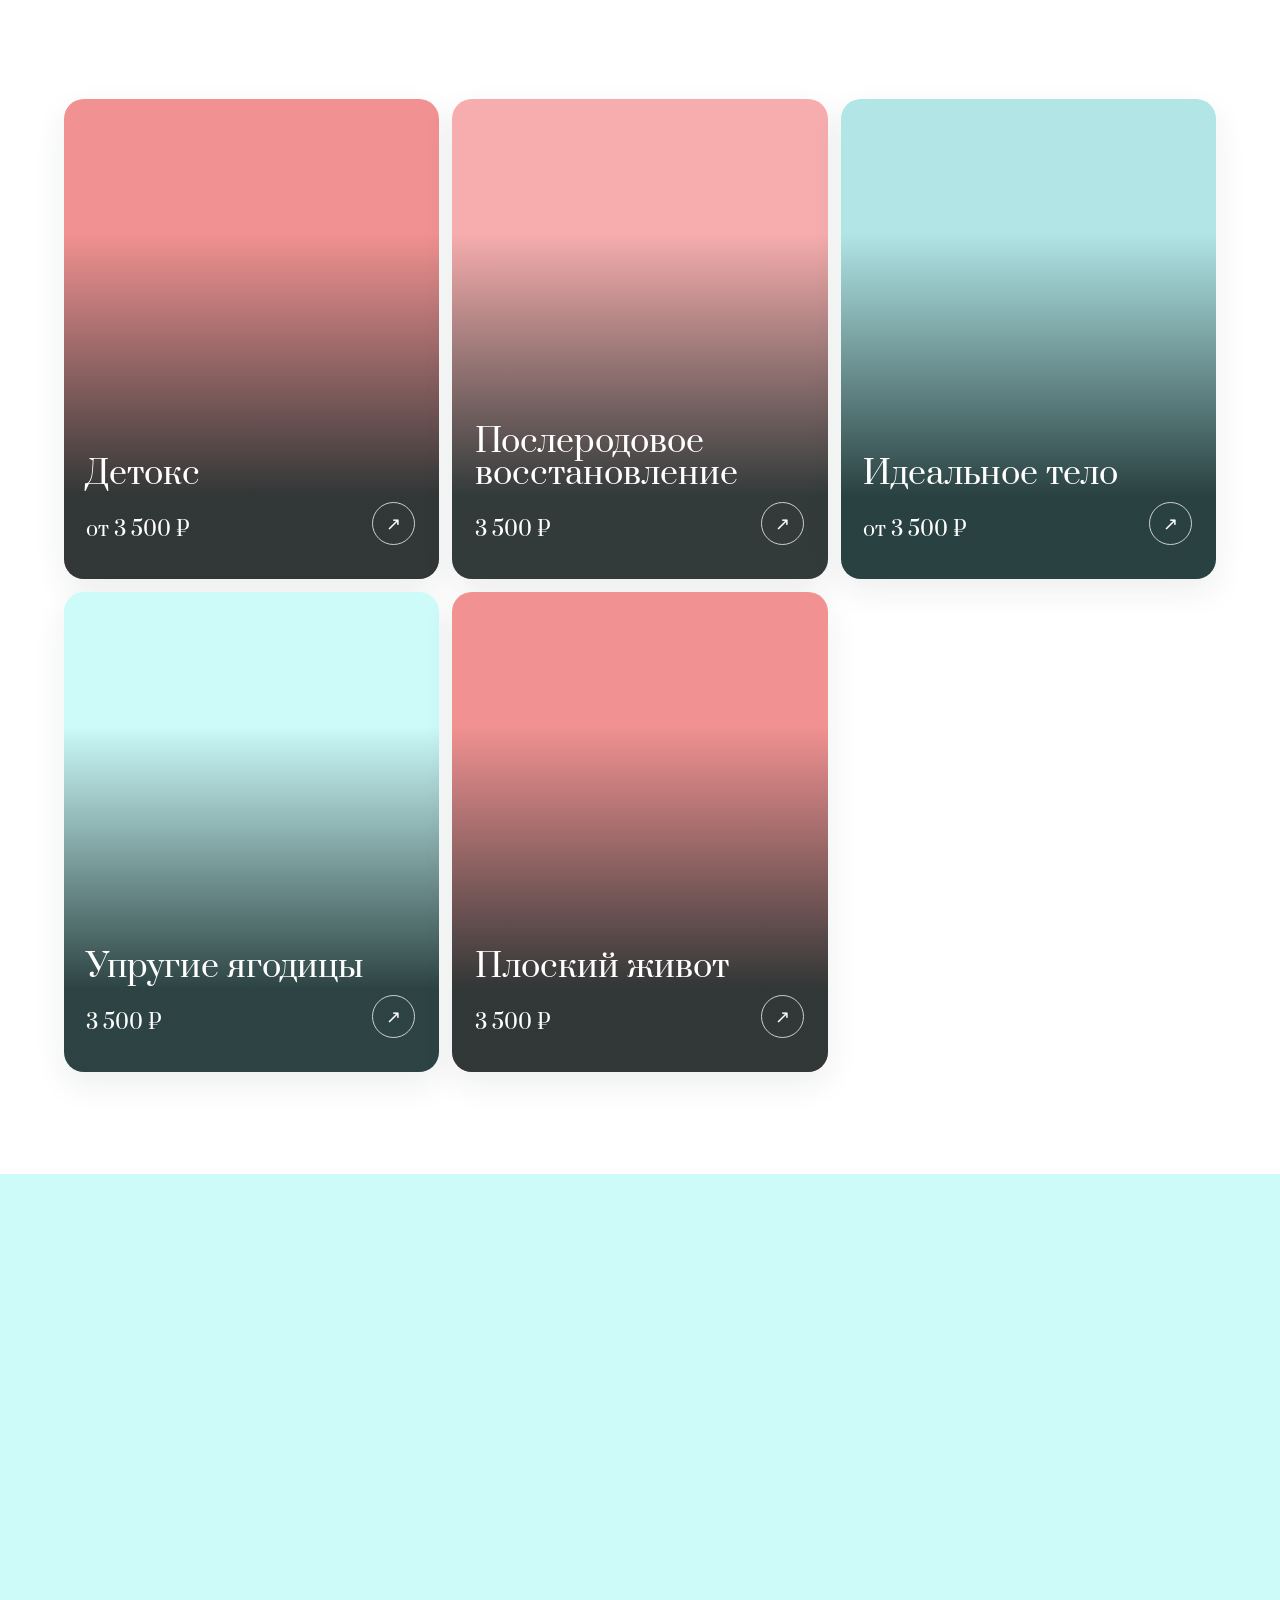
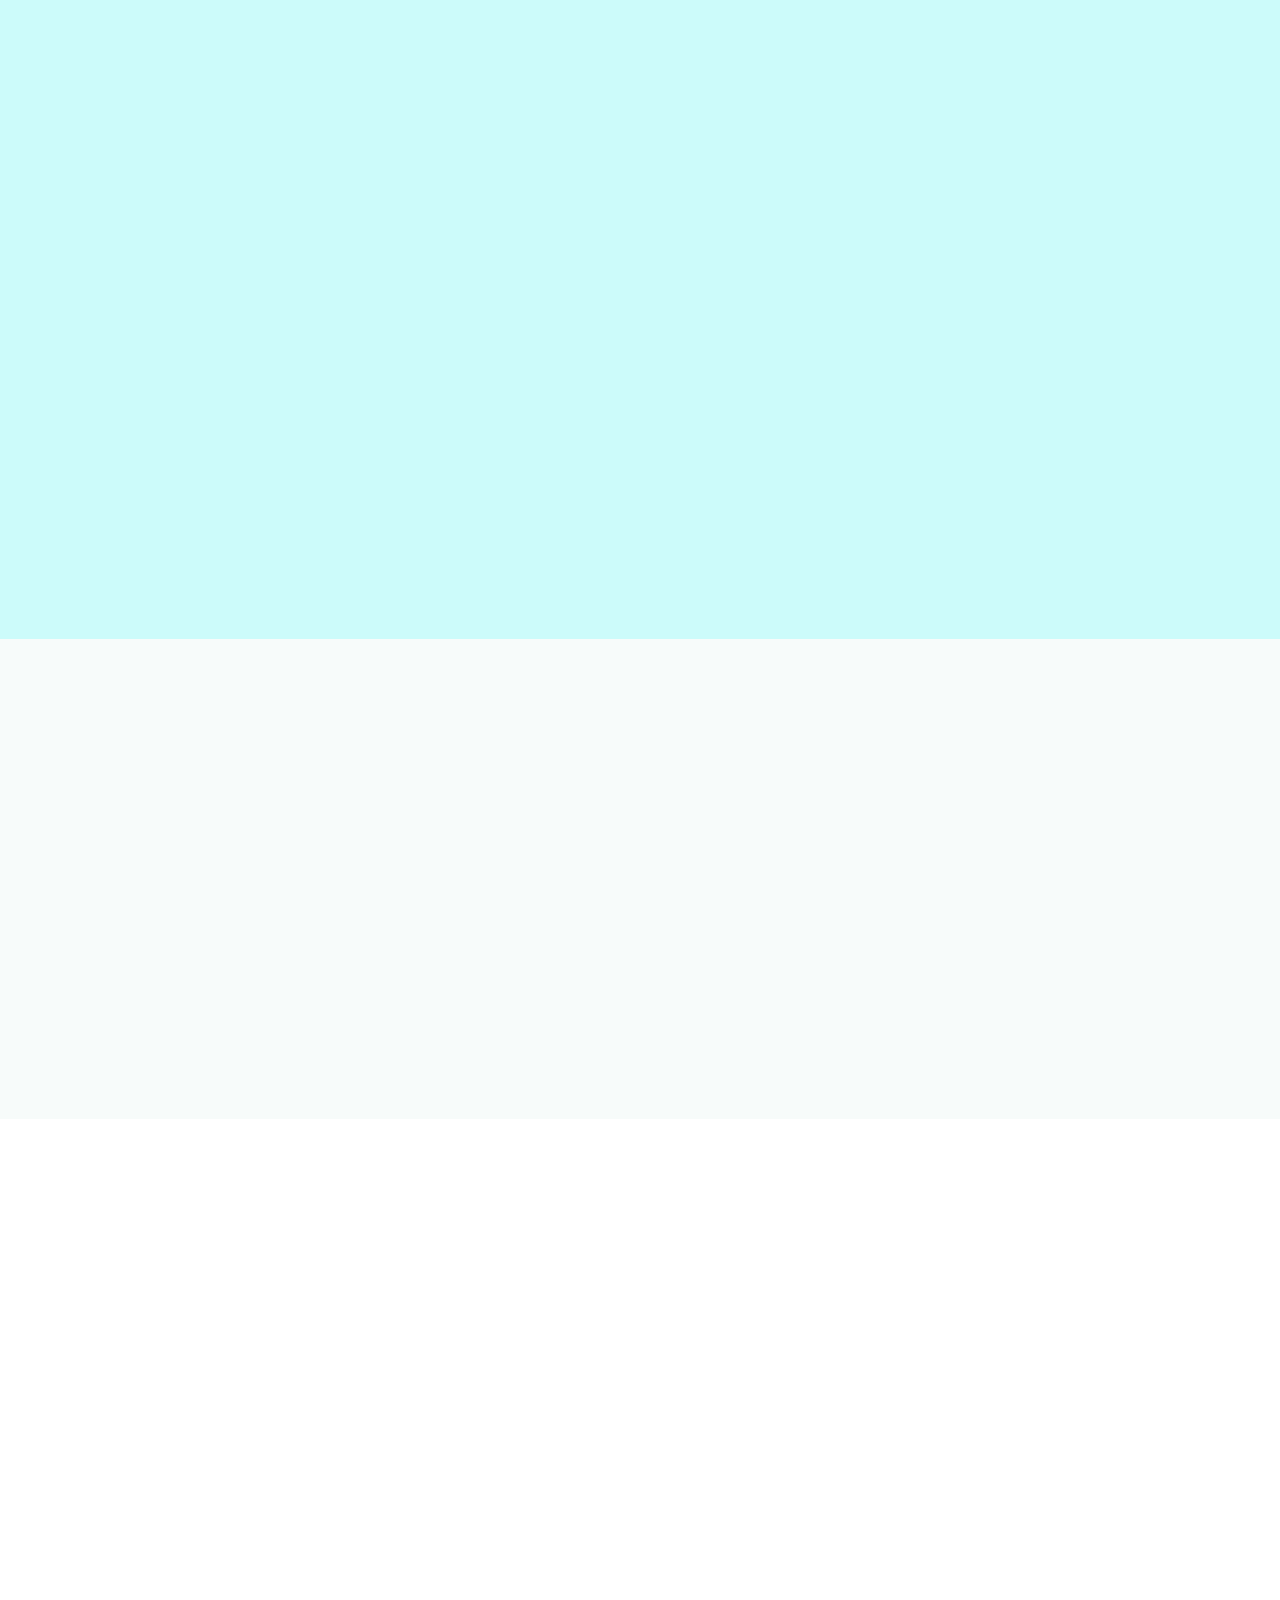
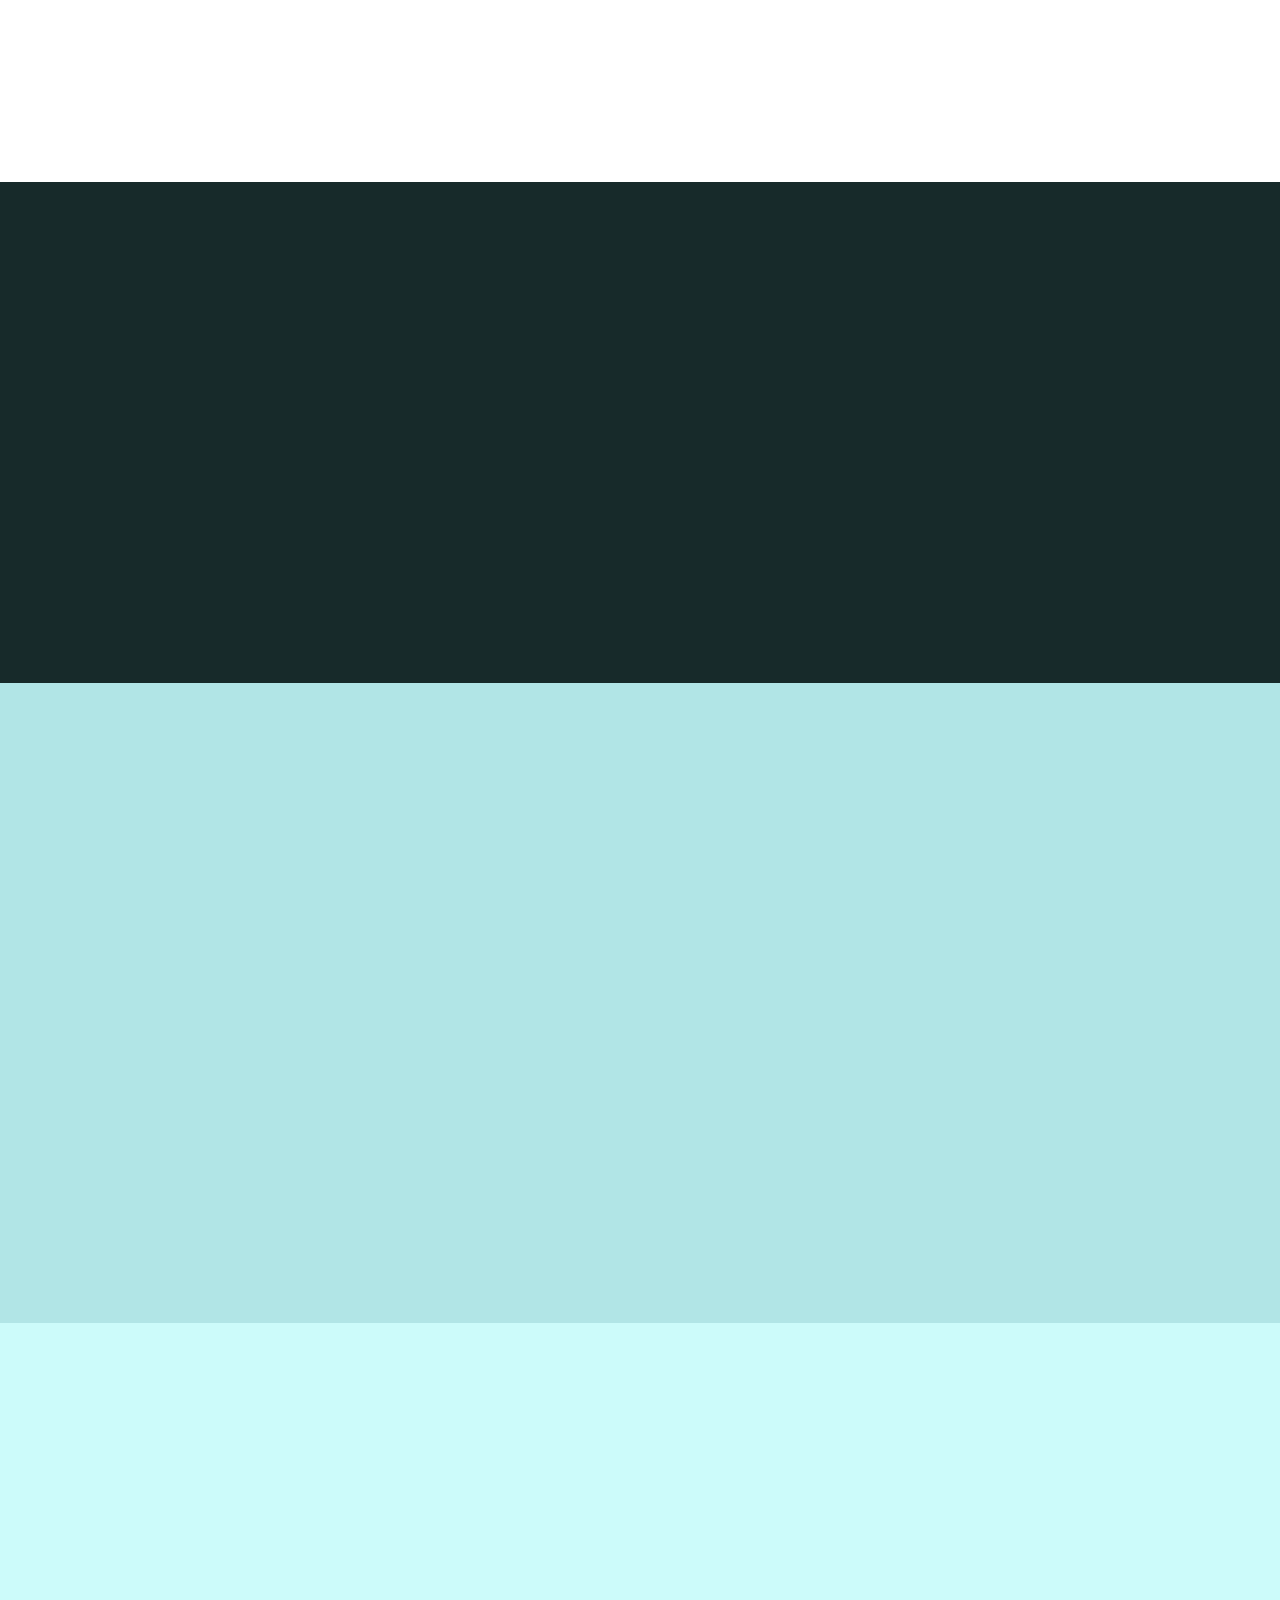
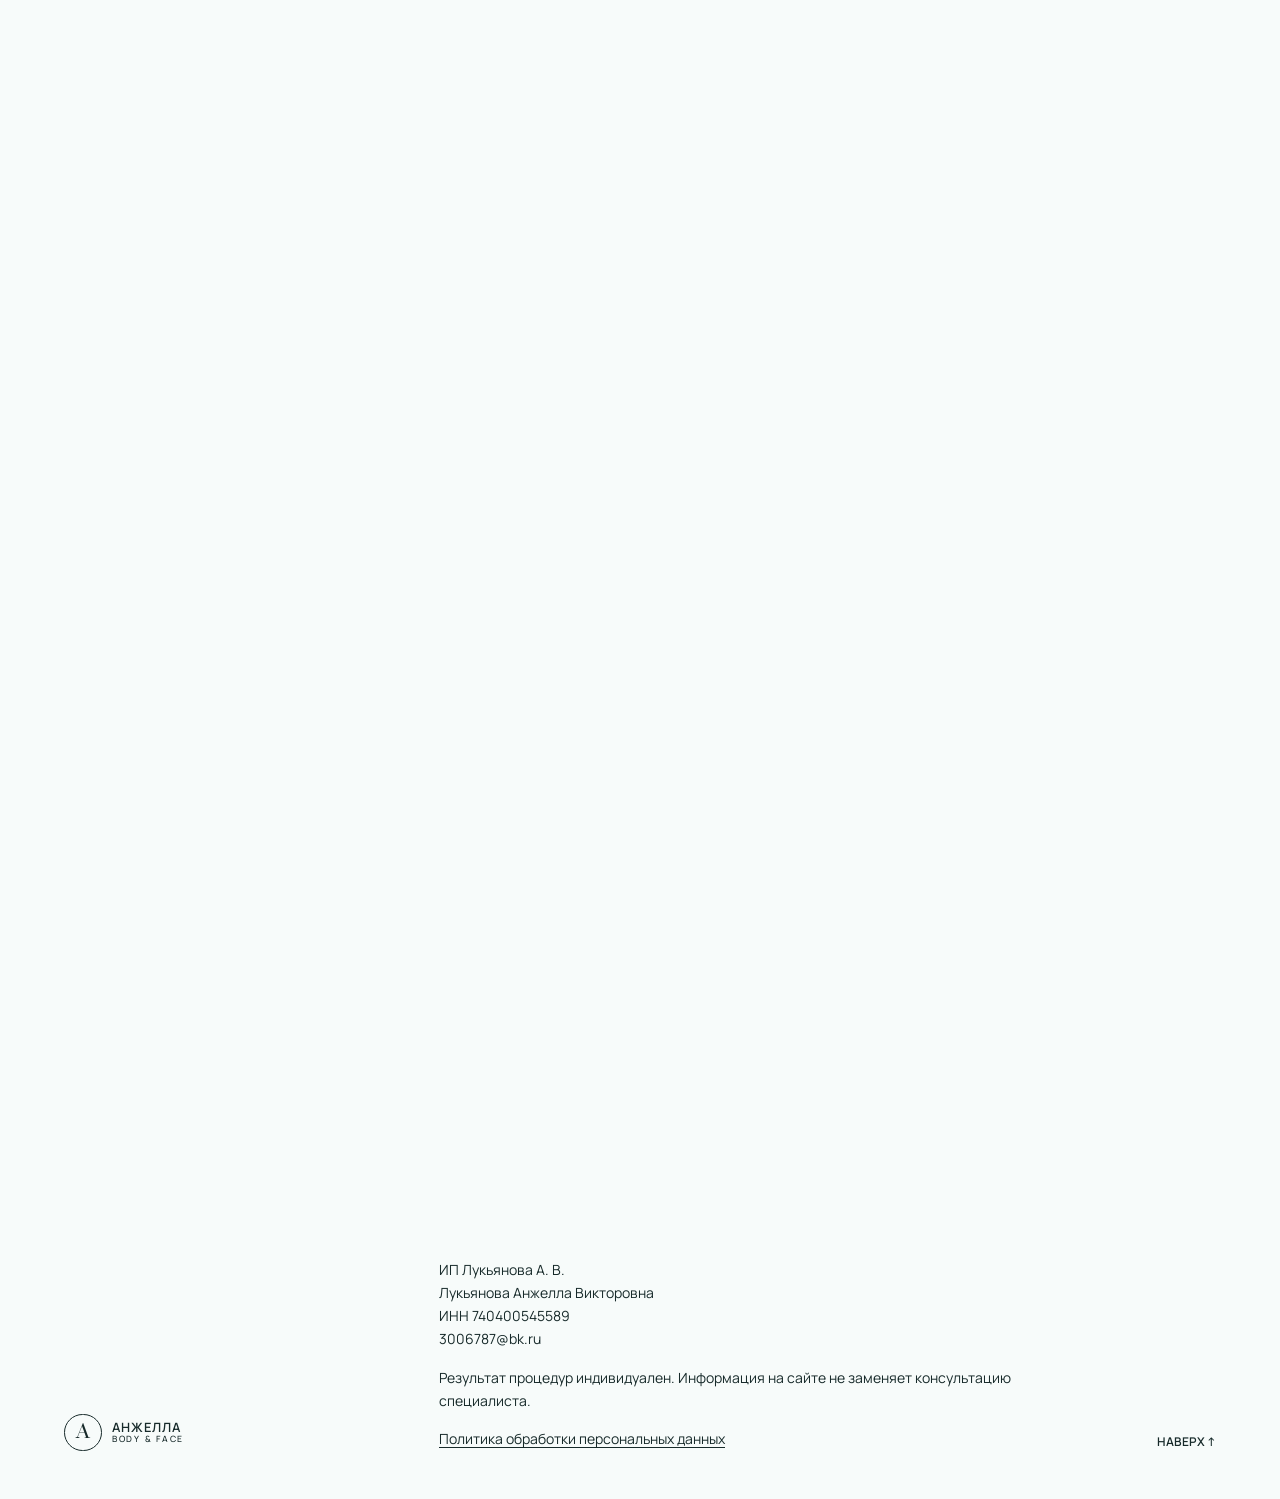
==== commit 2b9d2a7f: "Show both first-visit and referral offers" ====
--- a/index.html
+++ b/index.html
@@ -22,7 +22,7 @@
   <title>Студия массажа Анжеллы Лукьяновой в Москве</title>
   <link rel="canonical" href="https://angellamassage.ru/">
   <link rel="icon" href="assets/favicon.svg" type="image/svg+xml">
-  <link rel="stylesheet" href="assets/styles.css?v=20260928-release-hardening-1">
+  <link rel="stylesheet" href="assets/styles.css?v=20260930-both-offers-1">
 </head>
 <body>
   <a class="skip-link" href="#main">Перейти к содержанию</a>
@@ -54,8 +54,8 @@
         <h1>Тело. Лицо.<br><em>Ваша форма.</em></h1>
         <p class="hero-lead" data-content="general.heroLead">Авторские ручные техники Анжеллы Лукьяновой для коррекции тела и естественного омоложения лица. Студия находится на Складочной улице.</p>
         <a class="hero-offer" href="#offers">
-          <strong data-content="general.friendOffer">−50% на первый визит</strong>
-          <span data-content="general.friendOfferNote">Скидка действует для новых клиентов. Подробности уточняйте у менеджера.</span>
+          <strong data-content="general.firstVisitOffer">−50% на первый визит</strong>
+          <span data-content="general.firstVisitOfferNote">Скидка действует для новых клиентов. Подробности уточняйте у менеджера.</span>
         </a>
         <div class="hero-actions">
           <a class="button button-dark" href="#contacts">Записаться <span aria-hidden="true">↘</span></a>
@@ -87,16 +87,20 @@
       </div>
 
       <aside class="offers reveal" id="offers" aria-labelledby="offers-title">
-        <h3 id="offers-title">Знакомство со студией</h3>
+        <h3 id="offers-title">Специальные предложения</h3>
         <div class="offers-grid">
           <div class="offer offer-first">
             <strong>−50%</strong>
-            <div><h4 data-content="general.friendOffer">−50% на первый визит</h4><p data-content="general.friendOfferNote">Скидка действует для новых клиентов. Подробности уточняйте у менеджера.</p></div>
+            <div><h4 data-content="general.firstVisitOffer">−50% на первый визит</h4><p data-content="general.firstVisitOfferNote">Скидка действует для новых клиентов. Подробности уточняйте у менеджера.</p></div>
           </div>
+          <div class="offer offer-first offer-friend">
+            <strong>Подарок</strong>
+            <div><h4 data-content="general.friendOffer">Приведи друга и получи гарантированный подарок</h4><p data-content="general.friendOfferNote">Условия и доступные подарки уточняйте у менеджера при записи.</p></div>
+          </div>
         </div>
         <div class="offer-details">
-          <p><strong>Как воспользоваться:</strong> напишите менеджеру в Telegram или MAX и сообщите, что записываетесь впервые.</p>
-          <p>Менеджер поможет выбрать программу, подтвердит условия акции и согласует удобное время.</p>
+          <p><strong>Как получить скидку:</strong> напишите менеджеру в Telegram или MAX и сообщите, что записываетесь впервые.</p>
+          <p><strong>Как получить подарок:</strong> приходите вместе с другом. Менеджер подтвердит условия и расскажет об актуальных подарках.</p>
         </div>
       </aside>
 
@@ -404,7 +408,10 @@
       <div class="service-dialog-prices" id="service-dialog-prices" aria-label="Стоимость и длительность"></div>
       <p id="service-dialog-description"></p>
       <ul id="service-dialog-benefits"></ul>
-      <p class="service-offer-note"><strong data-content="general.friendOffer">−50% на первый визит</strong>. <span data-content="general.friendOfferNote">Скидка действует для новых клиентов. Подробности уточняйте у менеджера.</span></p>
+      <div class="service-offer-note">
+        <p><strong data-content="general.firstVisitOffer">−50% на первый визит</strong>. <span data-content="general.firstVisitOfferNote">Скидка действует для новых клиентов. Подробности уточняйте у менеджера.</span></p>
+        <p><strong data-content="general.friendOffer">Приведи друга и получи гарантированный подарок</strong>. <span data-content="general.friendOfferNote">Условия и доступные подарки уточняйте у менеджера при записи.</span></p>
+      </div>
       <a class="button button-dark service-book" data-link-content="general.maxUrl" href="https://web.max.ru/165388422" target="_blank" rel="noopener noreferrer" referrerpolicy="no-referrer">Записаться в MAX <span aria-hidden="true">↗</span></a>
       <a class="service-book-alternative" href="#contacts">Другие способы связи</a>
     </div>
@@ -425,7 +432,7 @@
     </div>
   </dialog>
 
-  <script src="assets/runtime-config.js?v=20260928-host-a-adapter-1" defer></script>
-  <script src="assets/site.js?v=20260928-host-a-adapter-1" defer></script>
+  <script src="assets/runtime-config.js?v=20260930-both-offers-1" defer></script>
+  <script src="assets/site.js?v=20260930-both-offers-1" defer></script>
 </body>
 </html>
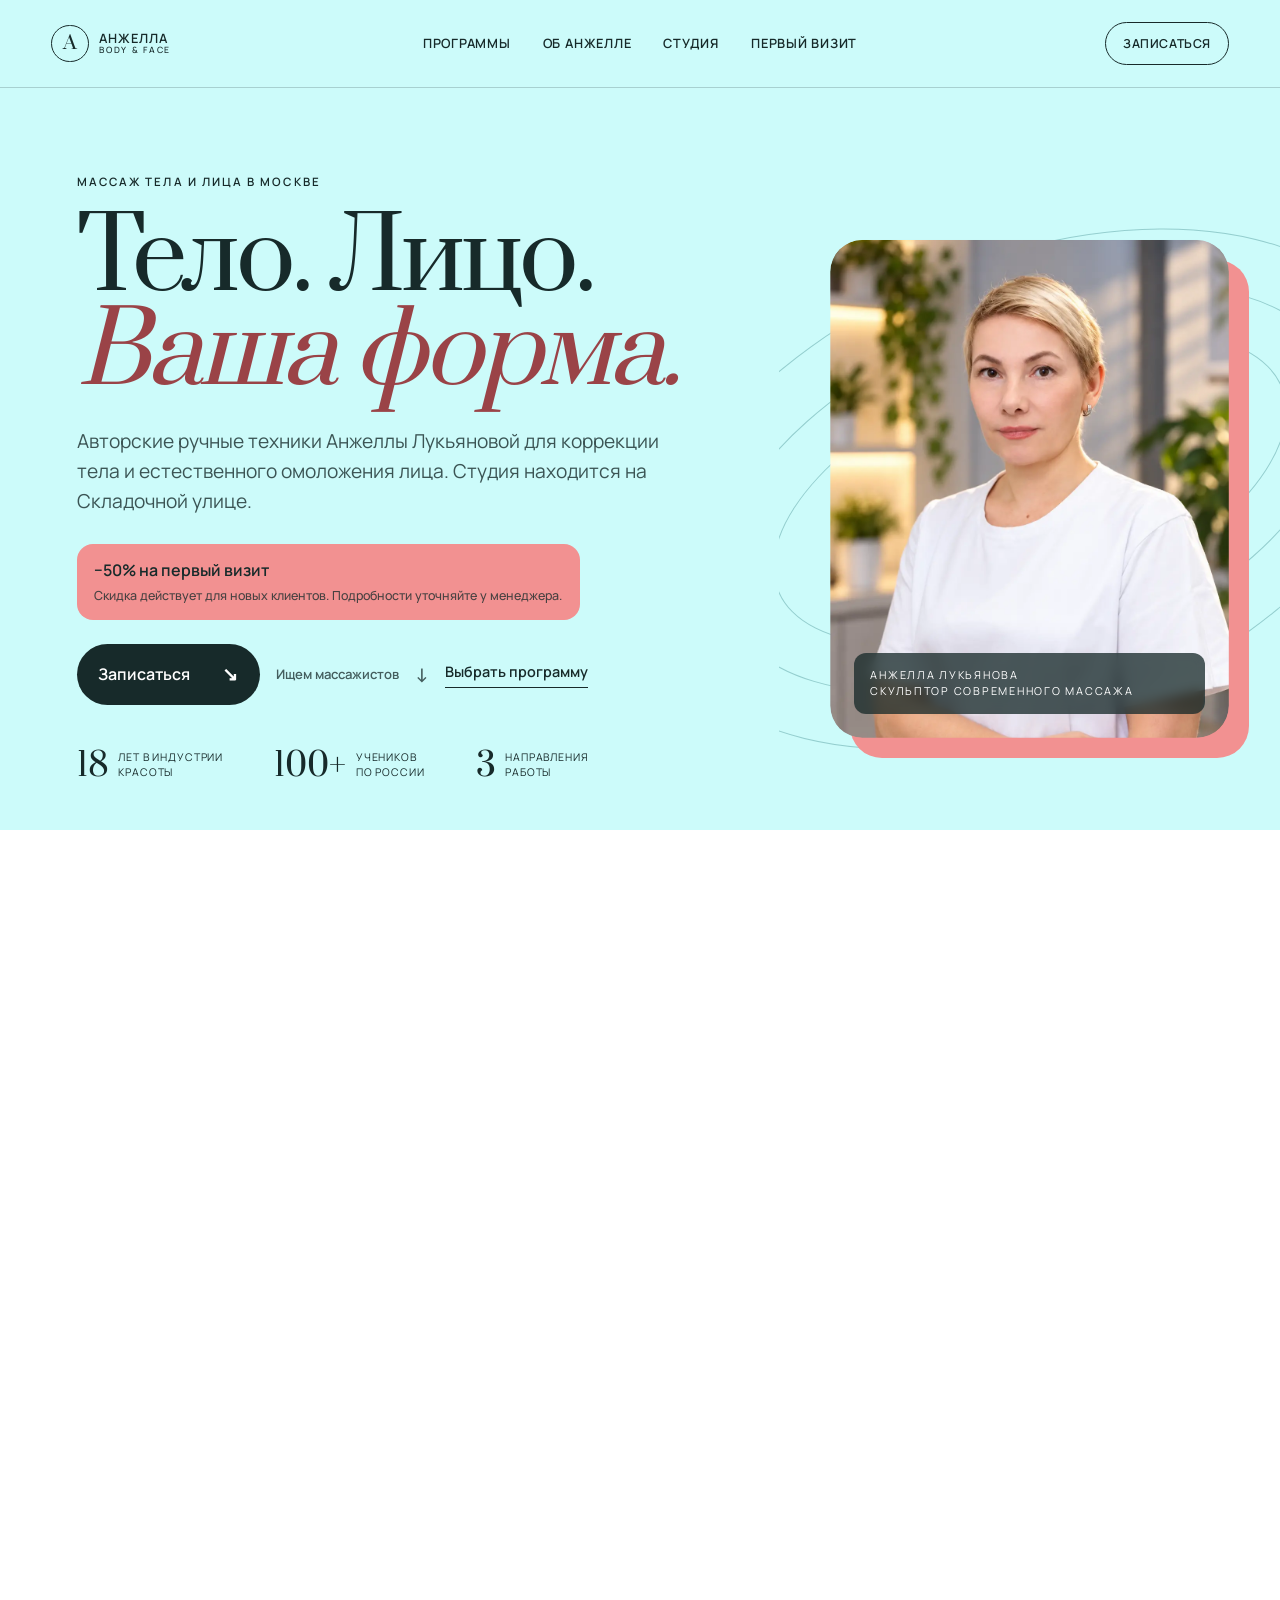
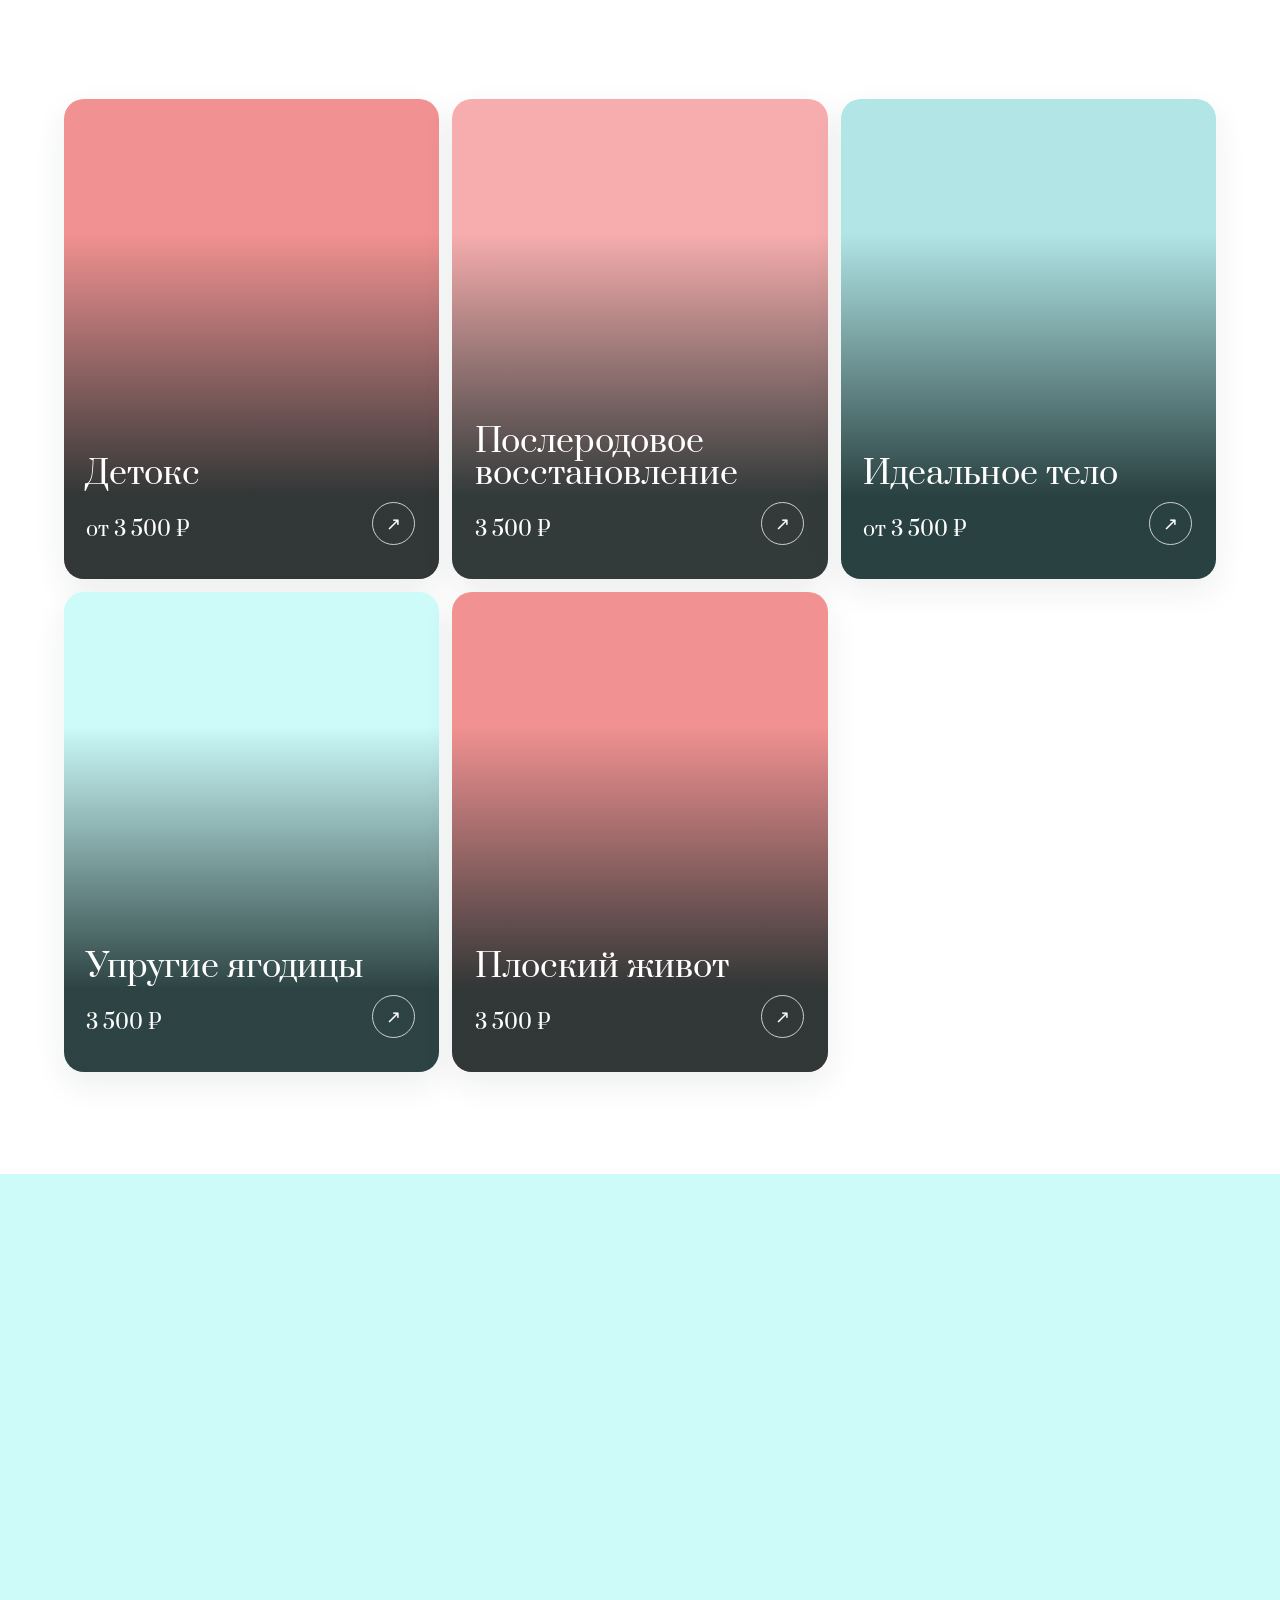
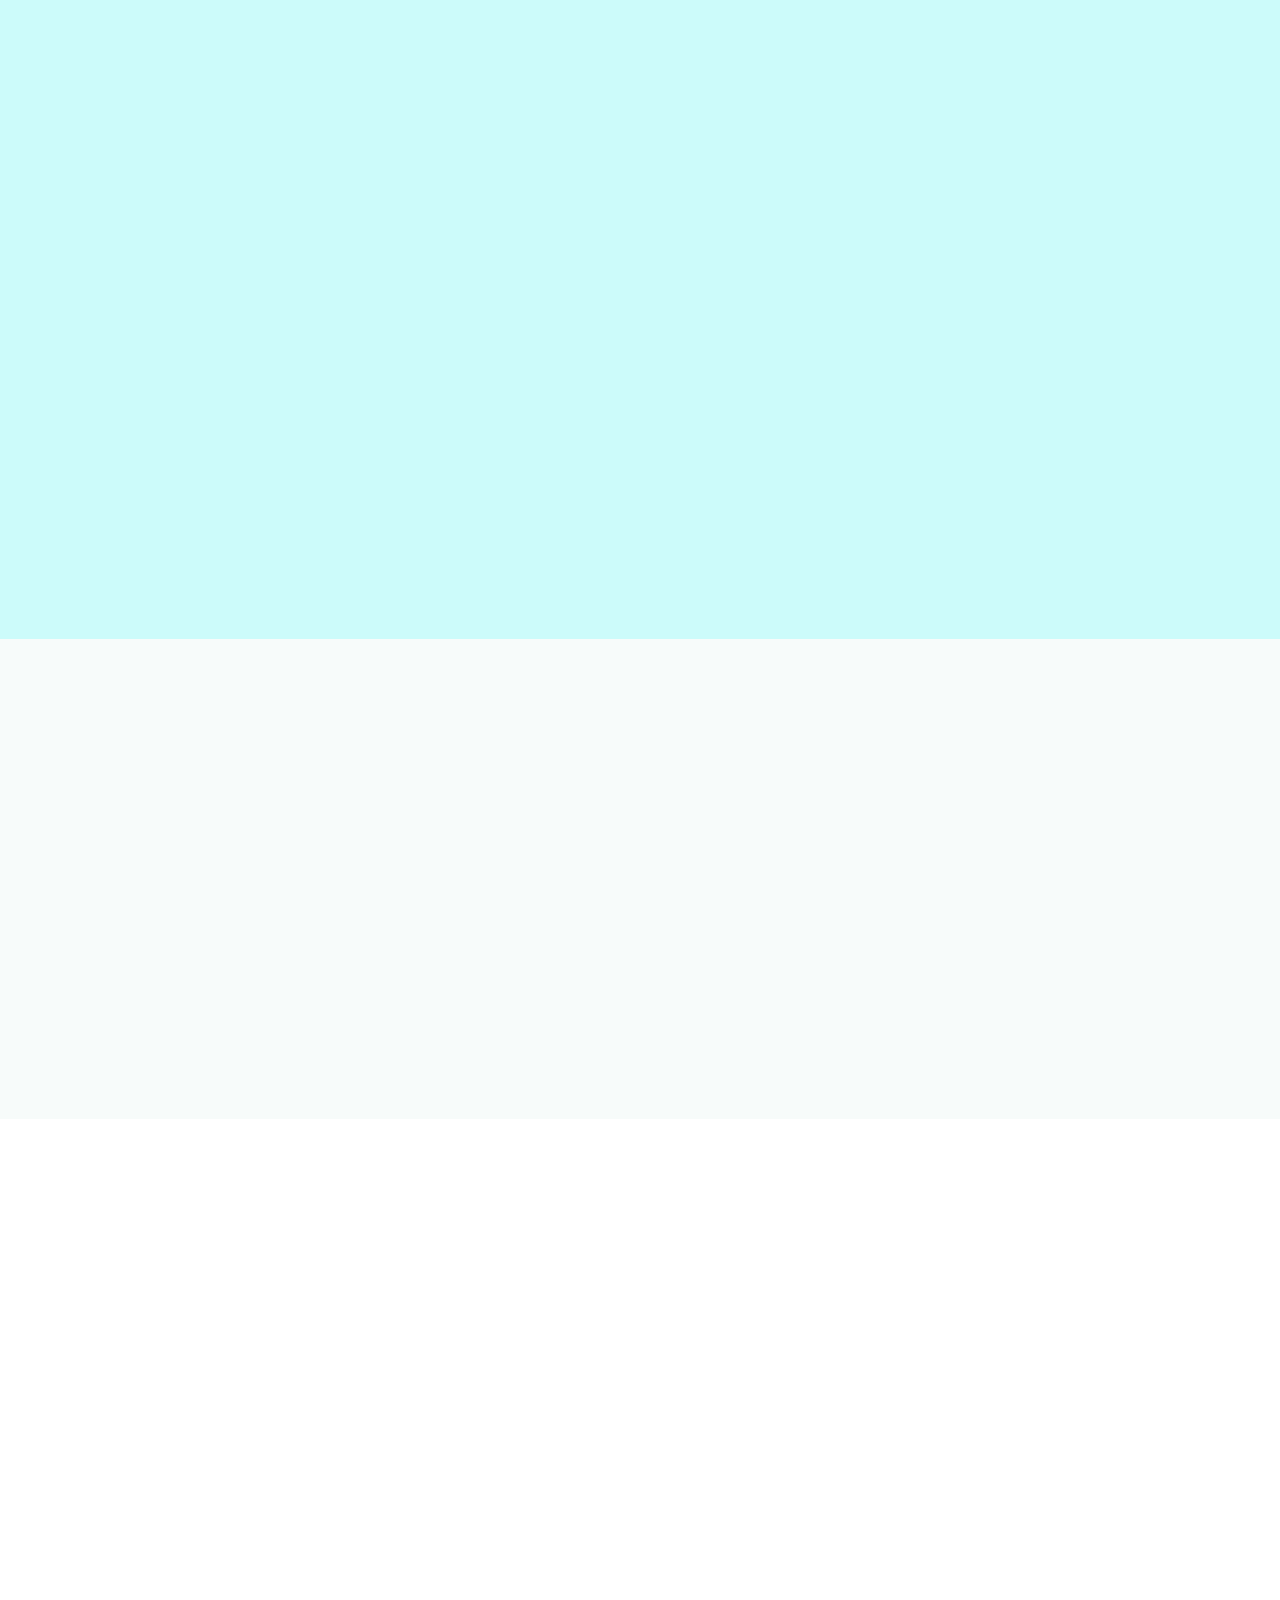
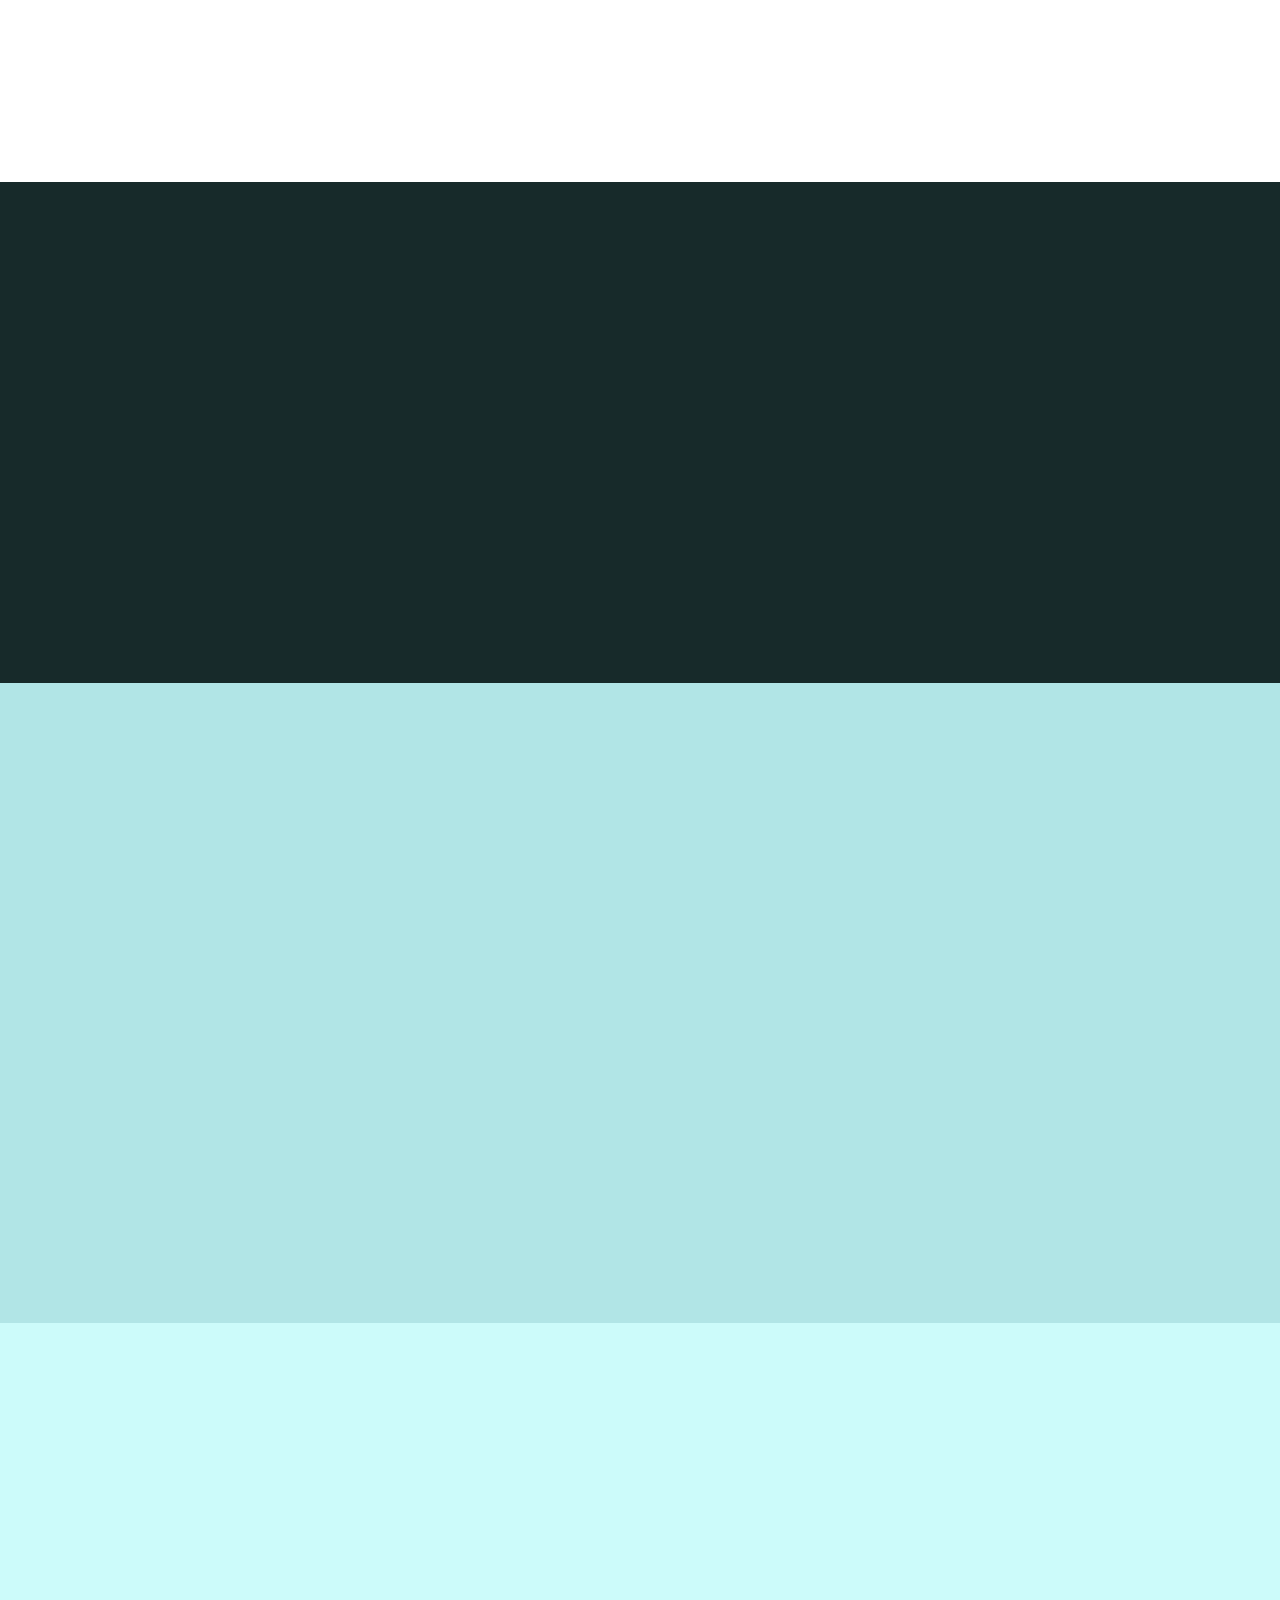
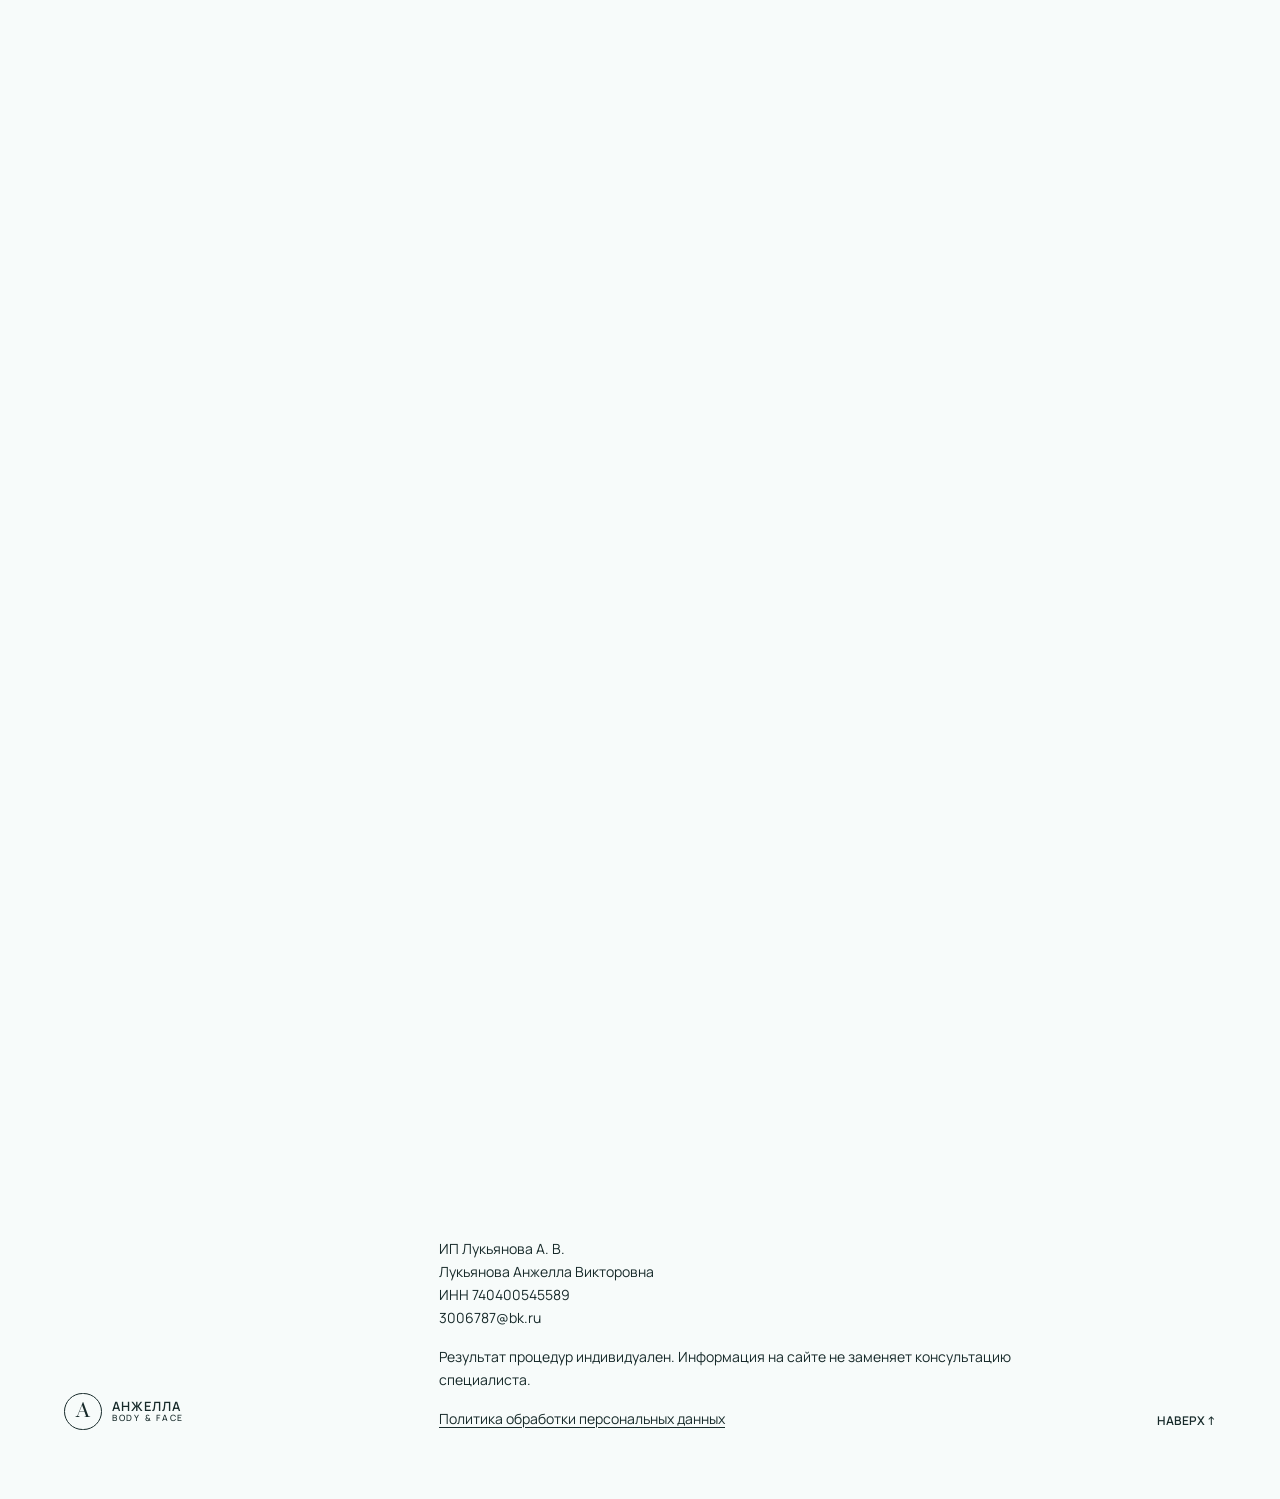
==== commit c85e9c7b: "Remove unapproved referral instructions" ====
--- a/index.html
+++ b/index.html
@@ -22,7 +22,7 @@
   <title>Студия массажа Анжеллы Лукьяновой в Москве</title>
   <link rel="canonical" href="https://angellamassage.ru/">
   <link rel="icon" href="assets/favicon.svg" type="image/svg+xml">
-  <link rel="stylesheet" href="assets/styles.css?v=20260930-both-offers-1">
+  <link rel="stylesheet" href="assets/styles.css?v=20260930-both-offers-2">
 </head>
 <body>
   <a class="skip-link" href="#main">Перейти к содержанию</a>
@@ -100,7 +100,6 @@
         </div>
         <div class="offer-details">
           <p><strong>Как получить скидку:</strong> напишите менеджеру в Telegram или MAX и сообщите, что записываетесь впервые.</p>
-          <p><strong>Как получить подарок:</strong> приходите вместе с другом. Менеджер подтвердит условия и расскажет об актуальных подарках.</p>
         </div>
       </aside>
 
--- a/assets/styles.css
+++ b/assets/styles.css
@@ -18,7 +18,7 @@
 .about{display:grid;grid-template-columns:1fr 1fr;gap:8vw;background:var(--ice)}.about-title{position:sticky;top:3rem;align-self:start}.about-title em{color:#26878a}.role{max-width:25rem;text-transform:uppercase;letter-spacing:.12em;font-size:.72rem;margin-top:2rem}.about-story{padding-top:5rem}.story-lead{font-family:var(--serif);font-size:clamp(1.65rem,3vw,3.4rem);line-height:1.15;margin:0 0 3rem;color:#ba5d60}.about-story>p:not(.story-lead){font-size:1.1rem;max-width:43rem}.credentials{display:grid;grid-template-columns:1fr 1fr;margin-top:3rem;border-top:1px solid var(--line)}.credentials span{padding:1rem .5rem 1rem 0;border-bottom:1px solid var(--line);font-size:.78rem;text-transform:uppercase;letter-spacing:.05em}
 .visit{background:#fff}.steps{display:grid;grid-template-columns:repeat(3,1fr);list-style:none;padding:0;margin:5rem 0 0;border-top:1px solid var(--line)}.steps li{padding:2rem 2rem 4rem 0;border-right:1px solid var(--line)}.steps li+li{padding-left:2rem}.steps li:last-child{border:0}.steps span{font-family:var(--serif);color:#ba5d60}.steps h3{font-family:var(--serif);font-size:2rem;font-weight:400;margin:3rem 0 1rem}.steps p{max-width:23rem}
 .values{display:grid;grid-template-columns:1.2fr .8fr;background:var(--ink);color:#fff;gap:7vw}.values-panel em{color:var(--coral)}.values-panel>p:last-child{font-size:1.1rem;max-width:43rem;margin-top:2rem;color:rgba(255,255,255,.76)}.values-list{border-top:1px solid rgba(255,255,255,.2)}.values-list div{display:grid;grid-template-columns:3rem 1fr;padding:1.5rem 0;border-bottom:1px solid rgba(255,255,255,.2)}.values-list span{color:var(--aqua);font-family:var(--serif)}.values-list p{margin:0;font-size:1rem}
-.vacancy{background:var(--paper)}.vacancy .section-head em{color:#9a4347}.vacancy-grid{display:grid;grid-template-columns:repeat(2,minmax(0,1fr));gap:1rem;margin-top:4rem}.vacancy-card{min-height:35rem;padding:clamp(1.5rem,4vw,3rem);border-radius:1.5rem;display:flex;flex-direction:column}.vacancy-card-dark{background:var(--ink);color:#fff}.vacancy-card-light{background:var(--coral);color:var(--ink)}.vacancy-label{margin:0 0 2rem;font-size:.75rem;font-weight:600;letter-spacing:.12em;text-transform:uppercase}.vacancy-card h3{max-width:13ch;margin:0 0 2rem;font-family:var(--serif);font-size:clamp(2.2rem,4vw,4rem);font-weight:400;line-height:1}.vacancy-card>p:not(.vacancy-label){max-width:35rem;margin:0 0 1.5rem;font-size:1rem;line-height:1.7}.vacancy-card ul{display:grid;gap:1rem;margin:auto 0 0;padding:0;list-style:none}.vacancy-card li{position:relative;padding-left:1.5rem;font-size:1rem;line-height:1.55}.vacancy-card li:before{content:"";position:absolute;left:0;top:.65em;width:.55rem;height:.55rem;transform:rotate(45deg);background:var(--aqua)}.vacancy-card-light li:before{background:var(--ink)}.vacancy-bottom{display:grid;grid-template-columns:minmax(0,1fr) auto;align-items:center;gap:3rem;margin-top:1rem;padding:clamp(1.5rem,3vw,2.25rem);border:1px solid var(--line);border-radius:1.5rem;background:#fff}.vacancy-bottom .vacancy-label{margin-bottom:.7rem}.vacancy-bottom p:last-child{max-width:48rem;margin:0;line-height:1.65;color:rgba(23,42,42,.78)}.vacancy-actions{display:flex;align-items:center;gap:1.25rem;flex-wrap:wrap;justify-content:flex-end}.vacancy-link{padding-bottom:.2rem;border-bottom:1px solid currentColor;font-size:.9rem;font-weight:600}.vacancy-note{margin:1rem 0 0;font-size:.8rem;color:rgba(23,42,42,.65)}
+.vacancy{background:var(--paper)}.vacancy .section-head em{color:#9a4347}.vacancy-grid{display:grid;grid-template-columns:repeat(2,minmax(0,1fr));gap:1rem;margin-top:4rem}.vacancy-card{min-height:35rem;padding:clamp(1.5rem,4vw,3rem);border-radius:1.5rem;display:flex;flex-direction:column}.vacancy-card-dark{background:var(--ink);color:#fff}.vacancy-card-light{background:var(--coral);color:var(--ink)}.vacancy-label{margin:0 0 2rem;font-size:.75rem;font-weight:600;letter-spacing:.12em;text-transform:uppercase}.vacancy-card h3{max-width:13ch;margin:0 0 2rem;font-family:var(--serif);font-size:clamp(2.2rem,4vw,4rem);font-weight:400;line-height:1}.vacancy-card>p:not(.vacancy-label){max-width:35rem;margin:0 0 1.5rem;font-size:1rem;line-height:1.7}.vacancy-card ul{display:grid;gap:1rem;margin:auto 0 0;padding:0;list-style:none}.vacancy-card li{position:relative;padding-left:1.5rem;font-size:1rem;line-height:1.55}.vacancy-card li:before{content:"";position:absolute;left:0;top:.65em;width:.55rem;height:.55rem;transform:rotate(45deg);background:var(--aqua)}.vacancy-card-light li:before{background:var(--ink)}.vacancy-bottom{display:grid;grid-template-columns:minmax(0,1fr) auto;align-items:center;gap:3rem;margin-top:1rem;padding:clamp(1.5rem,3vw,2.25rem);border:1px solid var(--line);border-radius:1.5rem;background:#fff}.vacancy-bottom .vacancy-label{margin-bottom:.7rem}.vacancy-bottom p:last-child{max-width:48rem;margin:0;line-height:1.65;color:rgba(23,42,42,.78)}.vacancy-actions{display:flex;align-items:center;gap:1.25rem;flex-wrap:wrap;justify-content:flex-end}.vacancy-link{padding-bottom:.2rem;border-bottom:1px solid currentColor;font-size:.9rem;font-weight:600}.vacancy-response{margin:1rem 0 0;padding:1rem 1.2rem;border-radius:1rem;background:var(--aqua);font-weight:600}.vacancy-note{margin:1rem 0 0;font-size:.8rem;color:rgba(23,42,42,.65)}
 .faq{display:grid;grid-template-columns:.8fr 1.2fr;gap:8vw;background:var(--aqua)}.faq-heading em{color:#26878a}.accordion{border-top:1px solid var(--line)}details{border-bottom:1px solid var(--line)}summary{list-style:none;display:flex;justify-content:space-between;gap:1rem;padding:1.6rem 0;cursor:pointer;font-size:1.05rem;font-weight:600}summary::-webkit-details-marker{display:none}summary span{font-size:1.5rem;transition:transform .25s}details[open] summary span{transform:rotate(45deg)}details p{max-width:42rem;margin:0 0 1.7rem;color:rgba(23,42,42,.75)}.faq-answer{padding-bottom:1.7rem}.faq-answer>p:first-child{margin-bottom:1.2rem}.result-art{position:relative;overflow:hidden;max-width:42rem;margin:0;border-radius:1.15rem;background:#f8eee4;box-shadow:0 1rem 2.8rem rgba(23,42,42,.12)}.result-art:after{content:"";position:absolute;inset:0;background:linear-gradient(90deg,rgba(247,251,250,.94) 0%,rgba(247,251,250,.76) 28%,rgba(247,251,250,0) 58%);pointer-events:none}.result-art img{width:100%;aspect-ratio:3/2;object-fit:cover}.result-art figcaption{position:absolute;z-index:1;left:clamp(1.1rem,3vw,2rem);top:50%;display:grid;gap:.2rem;max-width:10rem;transform:translateY(-50%);color:var(--ink)}.result-art strong{font-family:var(--serif);font-size:clamp(2.25rem,6vw,4.4rem);font-weight:400;line-height:.9;color:#9a4347}.result-art span{font-size:.72rem;font-weight:600;line-height:1.35;text-transform:uppercase;letter-spacing:.08em}.faq-answer>.result-note{margin:.8rem 0 0;font-size:.78rem;line-height:1.55;color:rgba(23,42,42,.68)}
 .contact{display:grid;grid-template-columns:1.1fr .9fr;gap:8vw;background:var(--coral);align-items:end;min-height:62vh}.contact h2 em{color:#214545}.contact-copy>p:last-child{max-width:32rem;margin-top:2rem}.contact-actions{display:grid;gap:.7rem}.contact-button{width:100%;display:flex;justify-content:space-between;background:transparent;border:1px solid var(--ink);border-radius:999px;padding:1.2rem 1.4rem;cursor:pointer;font-weight:600;text-transform:uppercase;letter-spacing:.08em;transition:.2s}.contact-button:hover{background:var(--ink);color:#fff}.contact-actions>p{text-align:center;font-size:.7rem;text-transform:uppercase;letter-spacing:.1em}
 footer{display:grid;grid-template-columns:1fr 2fr auto;gap:2rem;align-items:end;padding:3rem clamp(1.25rem,5vw,5.5rem);background:var(--paper)}footer>p{font-size:.7rem;max-width:32rem;margin:0;text-transform:uppercase;letter-spacing:.05em}footer>a{font-size:.75rem;font-weight:600;text-transform:uppercase}
@@ -31,7 +31,7 @@
 .hero-placeholder{display:grid;place-items:center;padding:2rem}.hero-placeholder:after{display:none}.hero-placeholder p{margin:0;text-align:center;font-size:clamp(1.1rem,2vw,1.6rem);line-height:1.4}
 .contact-actions>.contact-privacy{font-size:.875rem;line-height:1.6;text-align:left;margin:.5rem 0 0}.contact-privacy a,.privacy-link{display:inline;text-decoration:underline;text-underline-offset:.2em}.privacy-link{display:inline-block;margin-top:1rem;font-size:.875rem;line-height:1.5}.service-book-alternative{display:block;text-align:center;text-decoration:underline;text-underline-offset:.2em;margin-top:1rem;font-size:.875rem}.legal-header{display:flex;align-items:center;justify-content:space-between;gap:1.5rem;padding:1.5rem clamp(1.25rem,5vw,5.5rem);background:var(--ice);border-bottom:1px solid var(--line)}.legal-header .text-link{font-size:.875rem}.legal-main{max-width:58rem;margin:0 auto;padding:clamp(3rem,6vw,6rem) clamp(1.25rem,4vw,3rem);font-size:1rem;line-height:1.75}.legal-main h1,.legal-main h2{font-family:var(--serif);font-weight:400;letter-spacing:-.025em;line-height:1.25}.legal-main h1{font-size:clamp(2rem,5vw,3.5rem);margin:0 0 1rem;overflow-wrap:break-word}.legal-main h2{font-size:clamp(1.5rem,3vw,2rem);margin:0 0 1rem}.legal-main section{margin-top:3rem}.legal-main p{margin:0 0 1rem}.legal-main .legal-date{font-size:.875rem;margin-bottom:2rem;color:#405959}.legal-main a:not(.button){text-decoration:underline;text-underline-offset:.2em;overflow-wrap:anywhere}.legal-main ul{padding-left:1.25rem}.legal-main li{margin-bottom:.8rem}.legal-back{margin-top:3rem}.legal-main .button{line-height:1.4}:focus-visible{outline:3px solid #172a2a;outline-offset:4px}.button-dark:focus-visible,.contact-button-primary:focus-visible{outline-color:#26878a}
 .hero-offer{align-self:flex-start;max-width:100%;margin:0 0 1.5rem;padding:.65rem 1rem;border-radius:999px;background:var(--coral);font-size:1rem;font-weight:600}.hero-offer:hover{text-decoration:underline;text-underline-offset:.2em}
-.offers{margin-top:3rem;scroll-margin-top:2rem}.offers>h3{font-family:var(--serif);font-size:clamp(1.7rem,2.5vw,2.5rem);font-weight:400;line-height:1.2;margin:0 0 1.5rem}.offers-grid{display:grid;grid-template-columns:minmax(0,1fr);gap:.75rem}.offer{padding:1.5rem;border-radius:1.25rem;background:var(--paper)}.offer-first{display:grid;grid-template-columns:minmax(8rem,.45fr) minmax(0,1fr);align-items:center;gap:clamp(1.5rem,5vw,4rem);background:var(--coral)}.offer>strong{display:block;font-family:var(--serif);font-size:clamp(2.75rem,4.5vw,4.5rem);font-weight:400;line-height:1.1;margin-bottom:1.25rem}.offer-first>strong{margin:0}.offer h4{font-size:1.1rem;line-height:1.4;margin:0 0 .5rem}.offer p{font-size:1rem;line-height:1.55;margin:0;color:rgba(23,42,42,.85)}
+.offers{margin-top:3rem;scroll-margin-top:2rem}.offers>h3{font-family:var(--serif);font-size:clamp(1.7rem,2.5vw,2.5rem);font-weight:400;line-height:1.2;margin:0 0 1.5rem}.offers-grid{display:grid;grid-template-columns:minmax(0,1fr);gap:.75rem}.offer{padding:1.5rem;border-radius:1.25rem;background:var(--paper)}.offer-first{display:grid;grid-template-columns:minmax(8rem,.45fr) minmax(0,1fr);align-items:center;gap:clamp(1.5rem,5vw,4rem);background:var(--coral)}.offer-friend{background:var(--aqua)}.offer>strong{display:block;font-family:var(--serif);font-size:clamp(2.75rem,4.5vw,4.5rem);font-weight:400;line-height:1.1;margin-bottom:1.25rem}.offer-first>strong{margin:0}.offer h4{font-size:1.1rem;line-height:1.4;margin:0 0 .5rem}.offer p{font-size:1rem;line-height:1.55;margin:0;color:rgba(23,42,42,.85)}
 .offer-note{max-width:60rem;margin:1.1rem 0 0;font-size:.82rem;line-height:1.6;color:rgba(23,42,42,.78)}
 .studio-address{font-style:normal;margin:2rem 0 1.25rem;max-width:35rem}.studio-address p{font-size:1rem;line-height:1.6;margin:.4rem 0}.studio-address p:first-child{font-size:clamp(1.25rem,2vw,1.6rem);font-weight:600}.contact-copy>.contact-hours:last-child{margin:0;font-size:1rem;font-weight:600}.contact-button{gap:1rem;font-size:.875rem;align-items:center;line-height:1.5}.contact-button-primary{background:var(--ink);color:#fff}.contact-button-primary:hover{background:#294444}.contact-email{text-transform:none;letter-spacing:0;font-size:1rem}.contact-actions>p{font-size:.875rem;text-transform:none;letter-spacing:0}.footer-details{max-width:40rem}.footer-details p{font-size:.875rem;line-height:1.65;margin:0}.footer-details .footer-business{margin-bottom:1rem}.preparation-list{padding-left:1.25rem;margin:0 0 2rem;color:rgba(23,42,42,.85)}.preparation-list li{font-size:1rem;line-height:1.65;margin:.65rem 0}.preparation-list li::marker{color:var(--ink)}
 @media(max-width:900px){.offers-grid{grid-template-columns:1fr}.offer{display:grid;grid-template-columns:6rem minmax(0,1fr);gap:1.25rem;align-items:start}.offer>strong{margin:0;font-size:3rem}.contact-actions{margin-top:1rem}}
@@ -59,7 +59,7 @@
 .service-dialog[open]{display:grid;grid-template-columns:minmax(17rem,.8fr) minmax(0,1fr)}
 .service-dialog-art{display:block;width:100%;height:100%;min-height:38rem;object-fit:cover;background:var(--ice)}
 .service-dialog-copy{padding:3.5rem clamp(1.5rem,5vw,3rem) 2.5rem;overflow-y:auto}.service-dialog-copy h2{font-size:clamp(2.2rem,4.6vw,3.5rem);letter-spacing:-.045em;overflow-wrap:break-word}
-.service-dialog-prices{display:grid;margin:1.5rem 0;border-block:1px solid var(--line)}.service-dialog-prices>div{display:flex;justify-content:space-between;align-items:center;gap:1rem;padding:.9rem 0}.service-dialog-prices>div+div{border-top:1px solid var(--line)}.service-dialog-prices span{font-size:.75rem;text-transform:uppercase;letter-spacing:.1em}.service-dialog-prices strong{font-family:var(--serif);font-size:1.35rem;font-weight:400}.service-dialog-copy>p:not(.eyebrow){color:rgba(23,42,42,.78)}.service-dialog-copy ul{padding:0;list-style:none;display:flex;flex-wrap:wrap;gap:.45rem;margin:1.5rem 0}.service-dialog-copy li{border:1px solid var(--line);border-radius:999px;padding:.45rem .7rem;font-size:.74rem}.service-dialog-copy>.service-offer-note{margin:0 0 1.5rem;padding:1rem;border-radius:.8rem;background:var(--ice);font-size:.85rem}.service-dialog-close{z-index:2;background:#fff}.service-book{width:100%}
+.service-dialog-prices{display:grid;margin:1.5rem 0;border-block:1px solid var(--line)}.service-dialog-prices>div{display:flex;justify-content:space-between;align-items:center;gap:1rem;padding:.9rem 0}.service-dialog-prices>div+div{border-top:1px solid var(--line)}.service-dialog-prices span{font-size:.75rem;text-transform:uppercase;letter-spacing:.1em}.service-dialog-prices strong{font-family:var(--serif);font-size:1.35rem;font-weight:400}.service-dialog-copy>p:not(.eyebrow){color:rgba(23,42,42,.78)}.service-dialog-copy ul{padding:0;list-style:none;display:flex;flex-wrap:wrap;gap:.45rem;margin:1.5rem 0}.service-dialog-copy li{border:1px solid var(--line);border-radius:999px;padding:.45rem .7rem;font-size:.74rem}.service-dialog-copy>.service-offer-note{margin:0 0 1.5rem;padding:1rem;border-radius:.8rem;background:var(--ice);font-size:.85rem;color:rgba(23,42,42,.78)}.service-offer-note p{margin:0;line-height:1.5}.service-offer-note p+p{margin-top:.65rem;padding-top:.65rem;border-top:1px solid var(--line)}.service-dialog-close{z-index:2;background:#fff}.service-book{width:100%}
 
 .certificate-dialog{width:min(70rem,calc(100% - 2rem));max-height:88svh;padding:clamp(2rem,5vw,4rem);background:var(--paper);overflow-y:auto}.certificate-dialog h2{font-size:clamp(2.4rem,5vw,5rem);margin-bottom:2.5rem}.certificate-dialog-grid{display:grid;grid-template-columns:repeat(2,minmax(0,1fr));gap:.8rem}.certificate-dialog-grid a{display:grid;place-items:center;min-height:15rem;padding:.5rem;border-radius:1rem;background:#fff;overflow:hidden}.certificate-dialog-grid img{width:100%;height:100%;max-height:27rem;object-fit:contain}
 
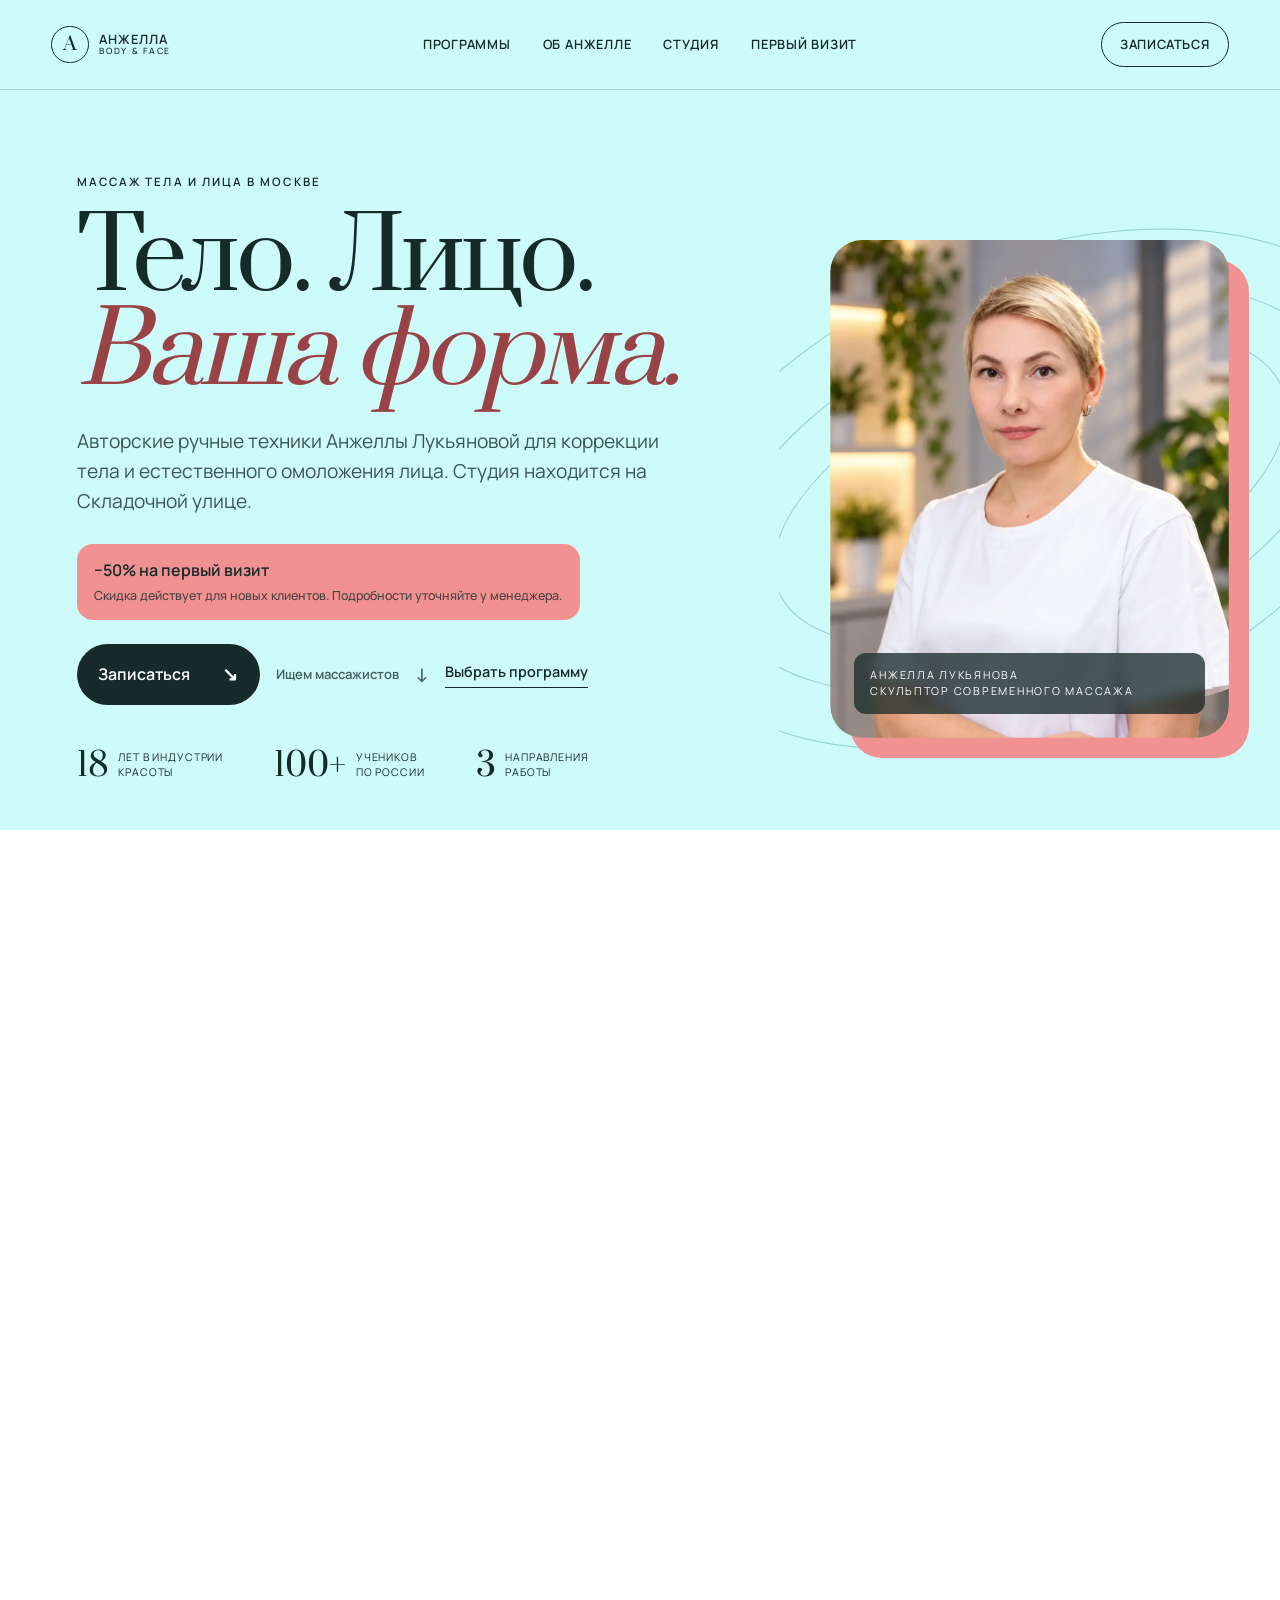
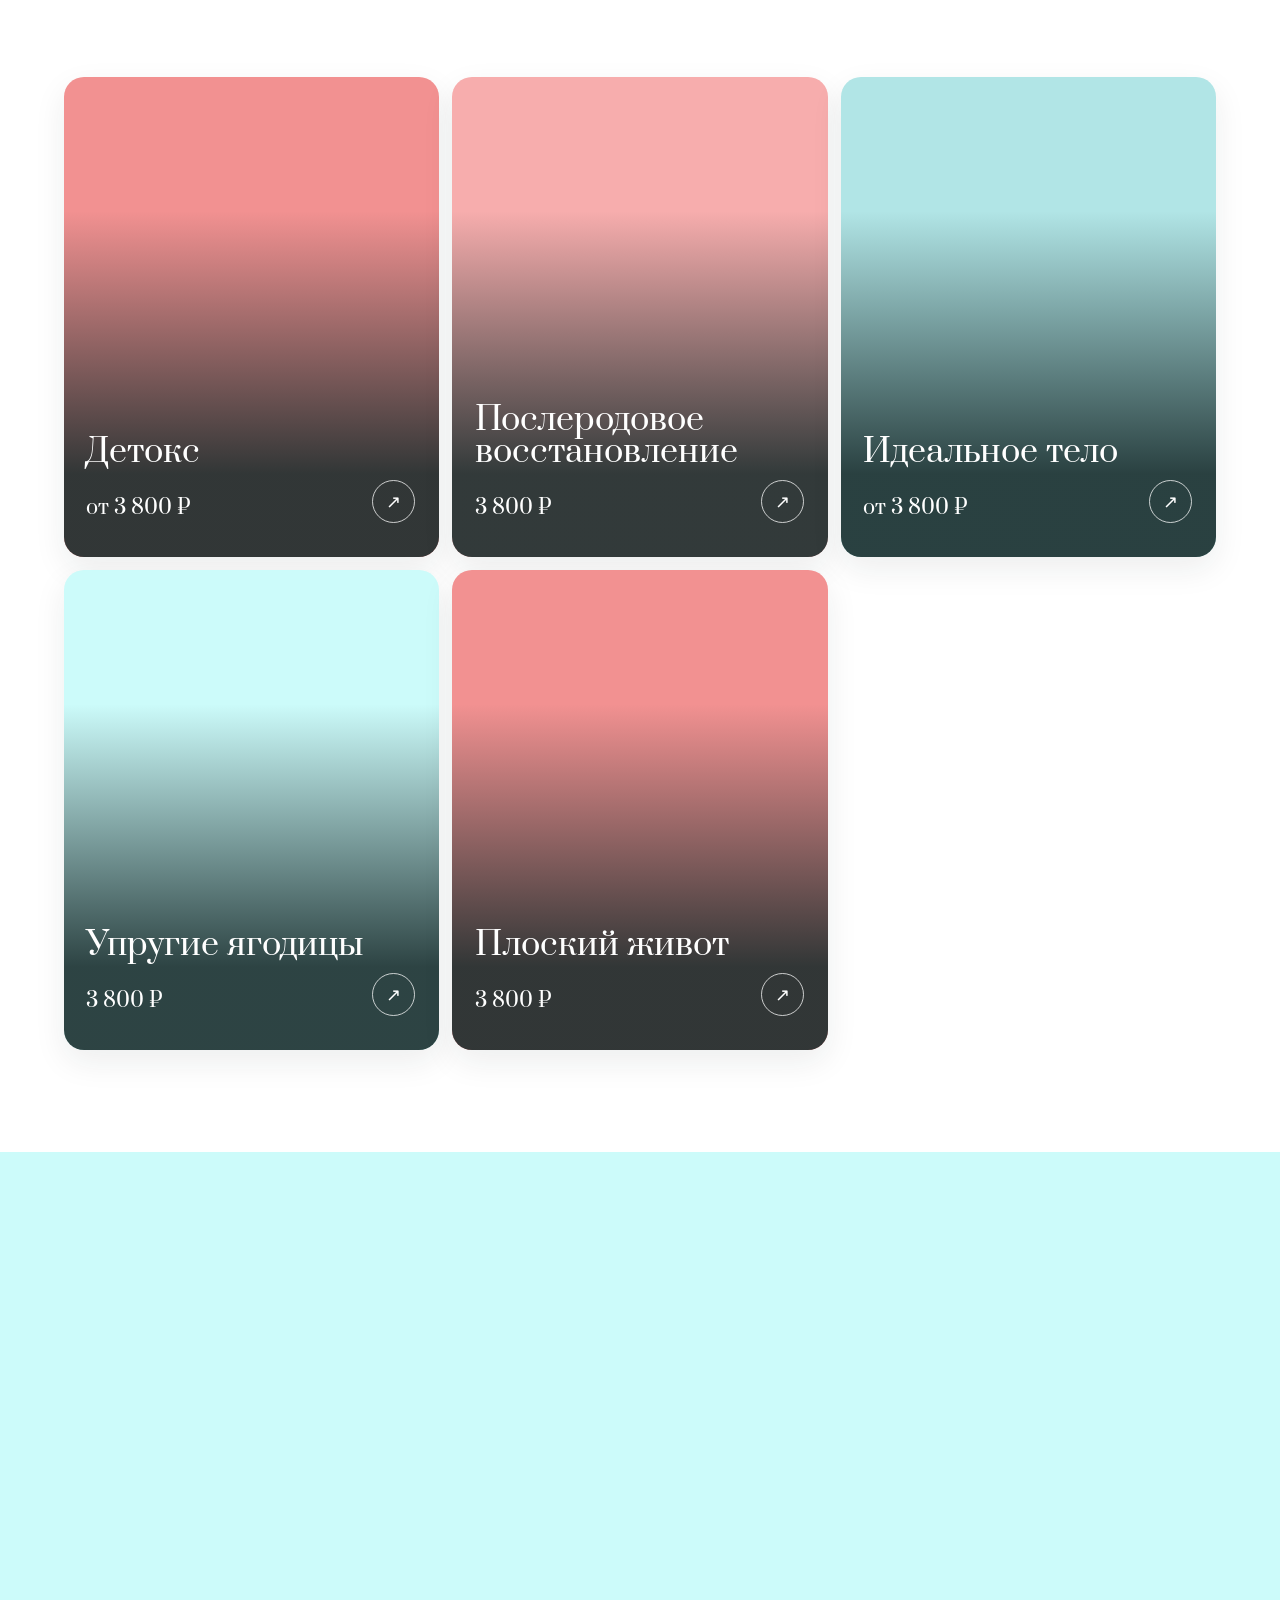
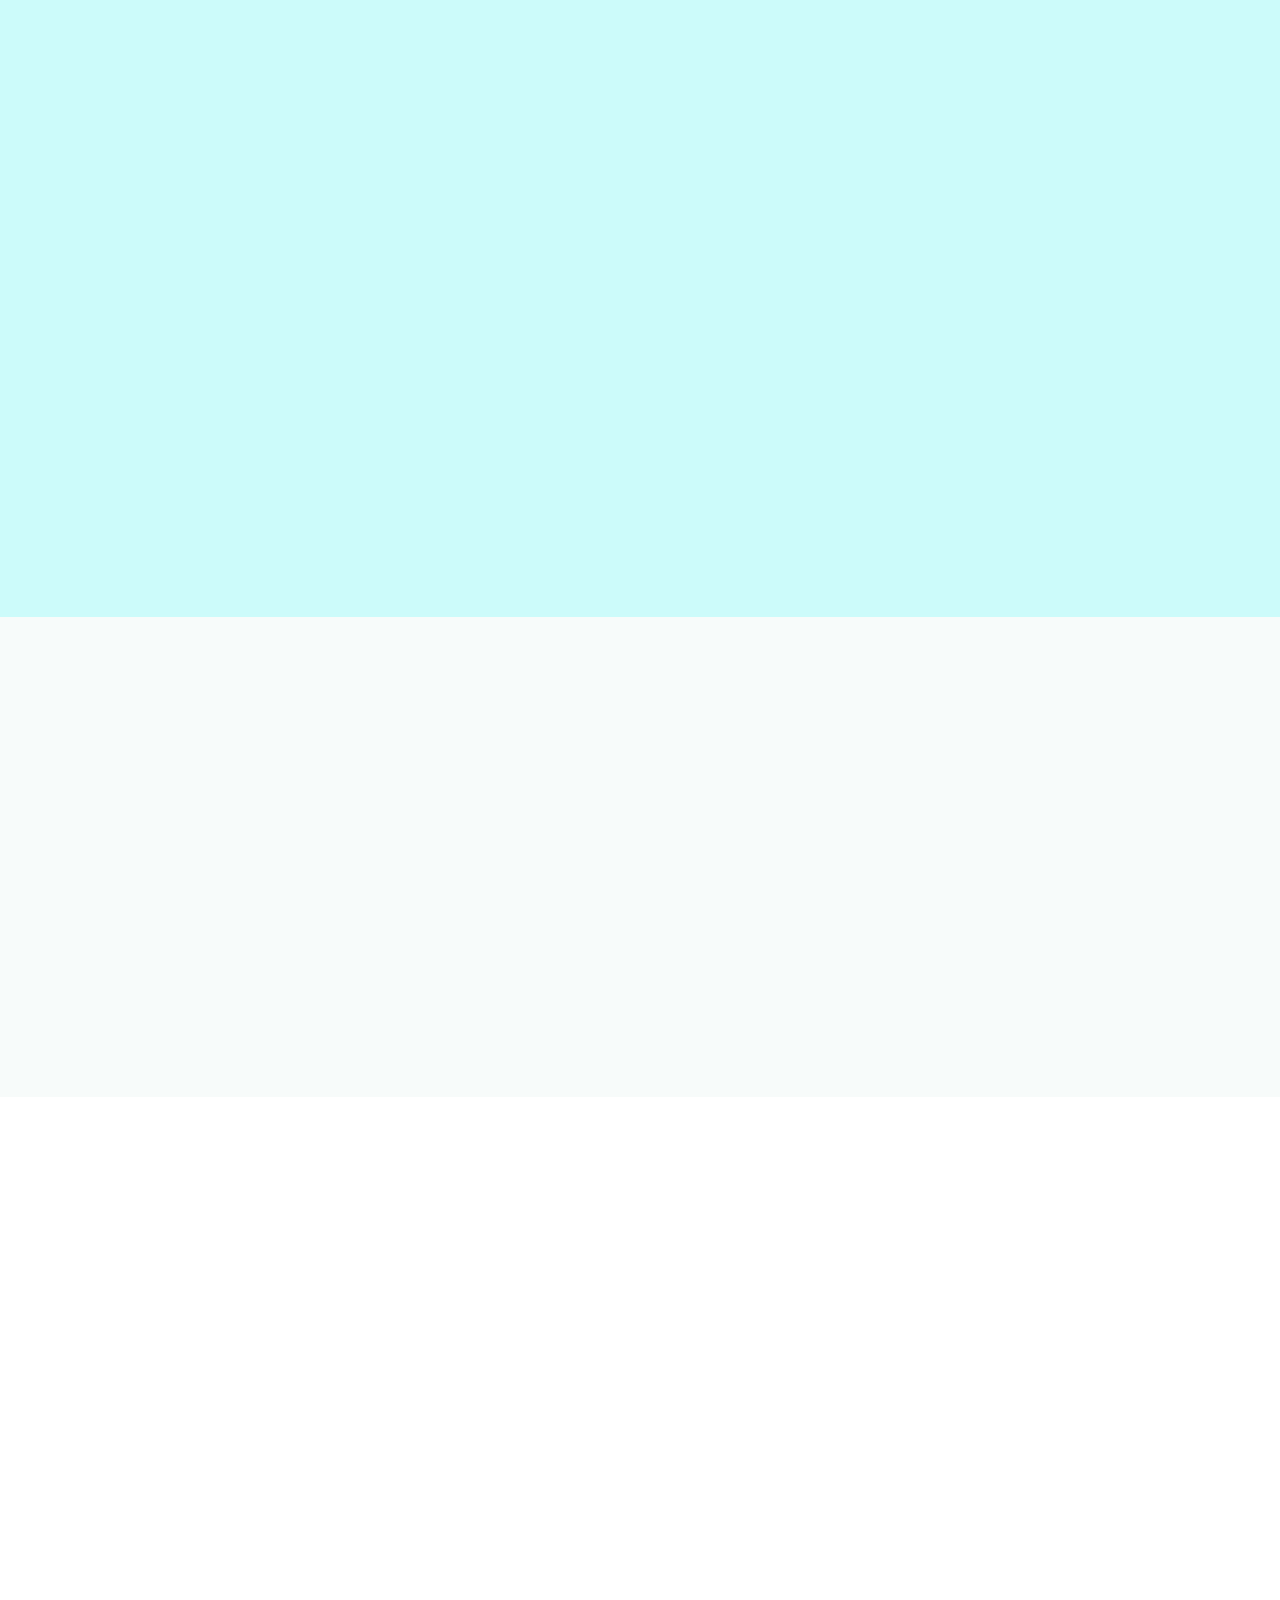
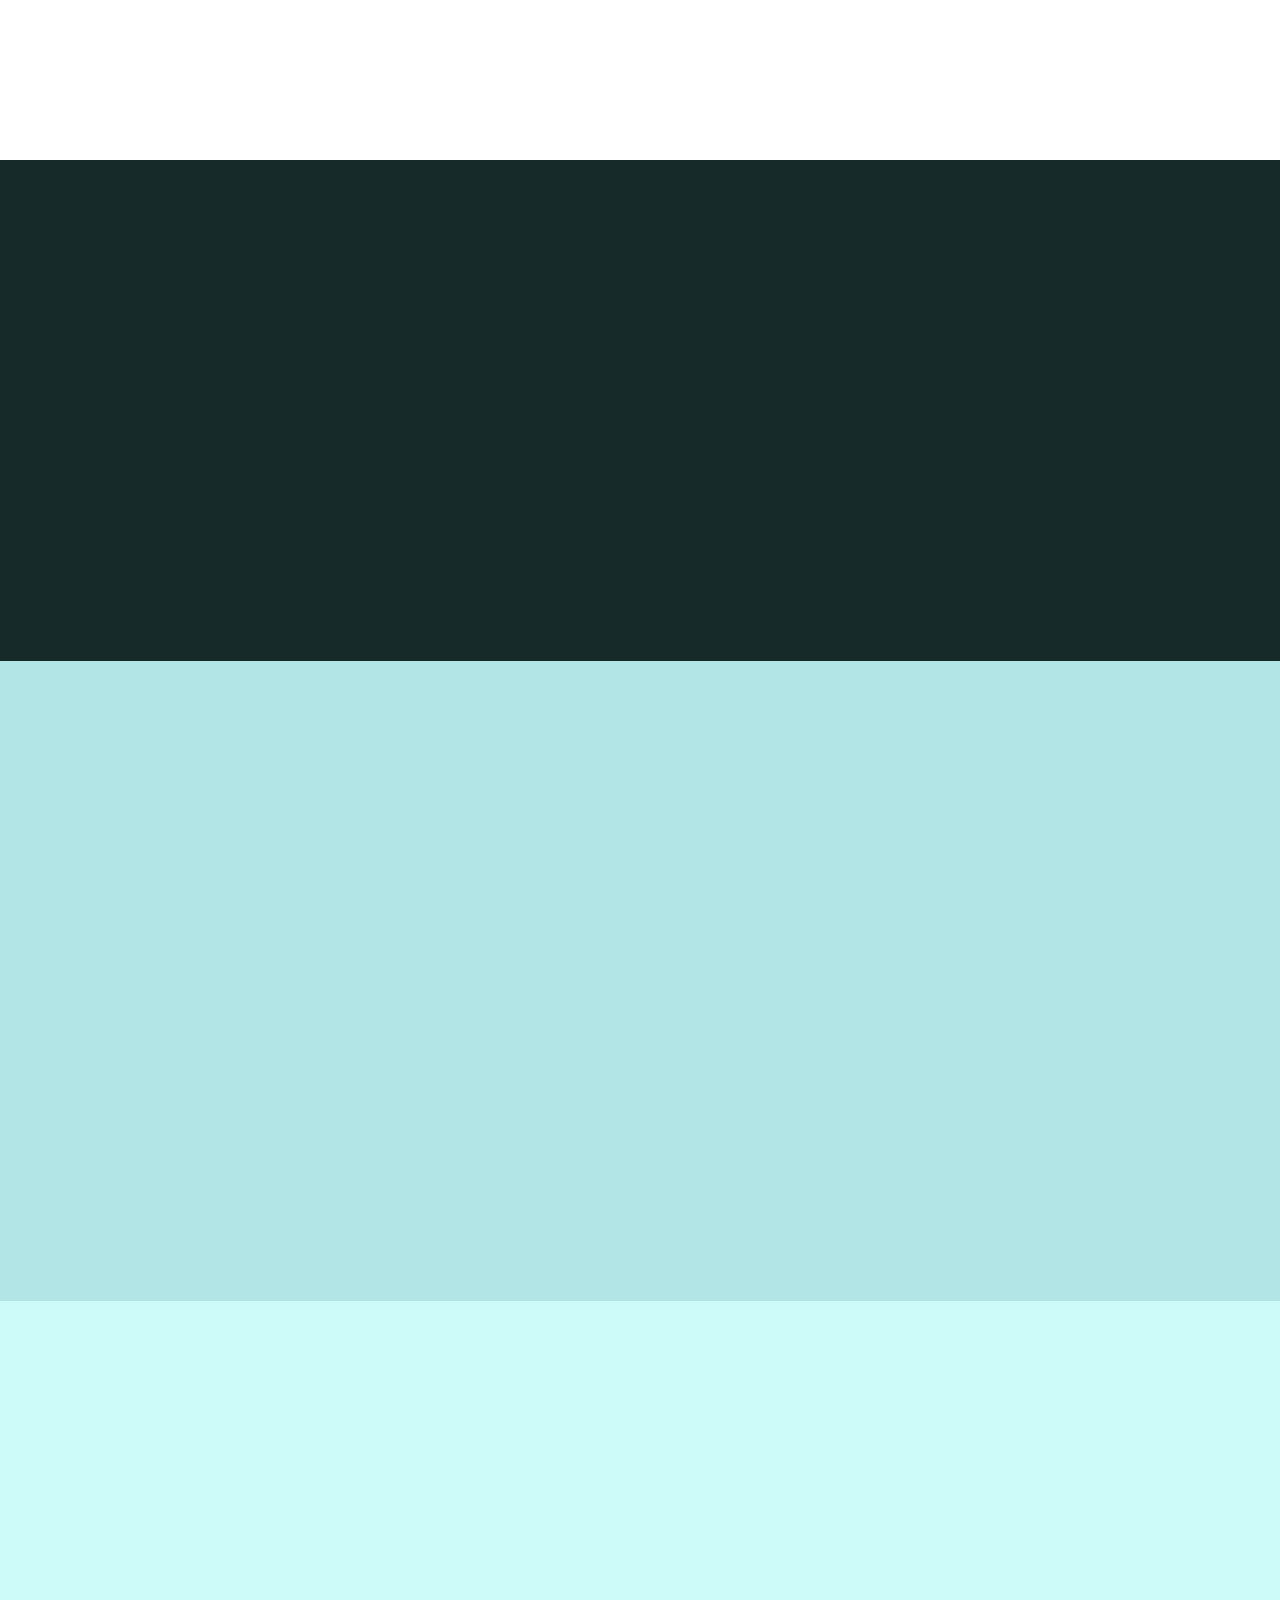
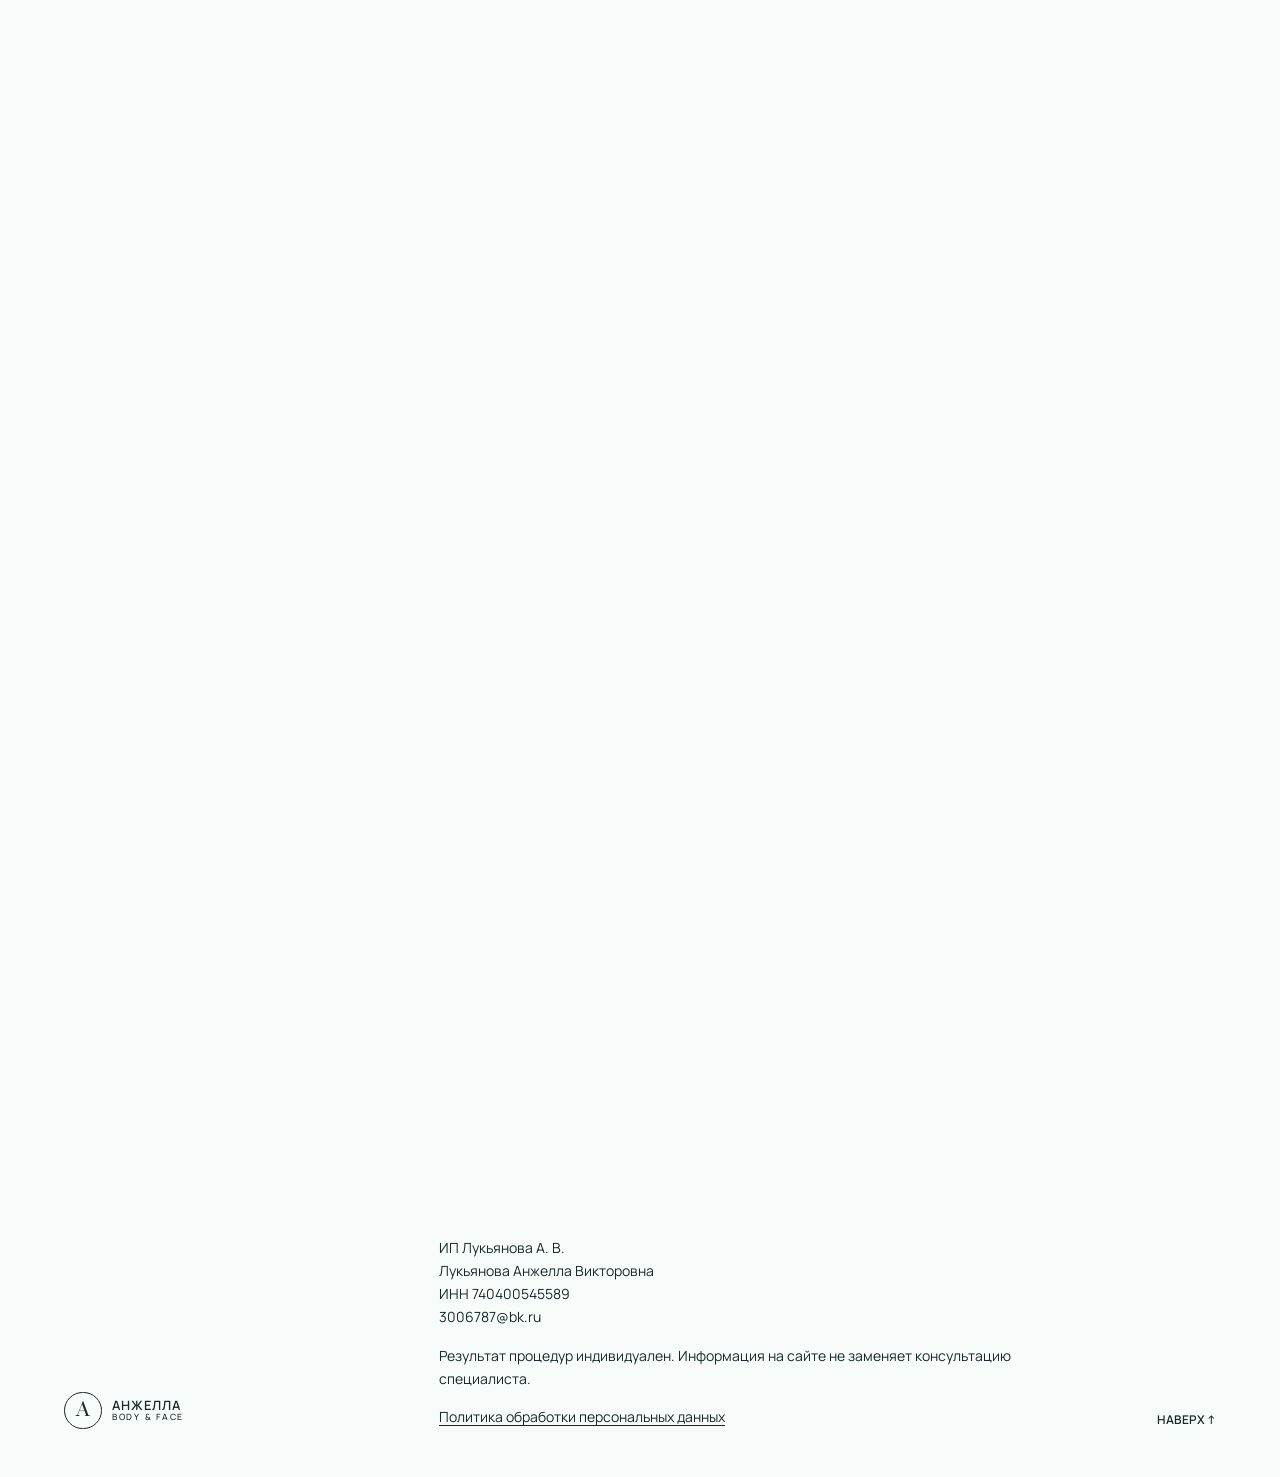
==== commit d33e4688: "Update massage prices" ====
--- a/index.html
+++ b/index.html
@@ -112,31 +112,31 @@
       <div class="program-grid" id="program-grid" role="tabpanel" aria-labelledby="tab-body">
         <button class="service-card coral reveal" type="button" data-category="body" data-service="detox">
           <img class="service-art" src="assets/art-detox.webp" alt="" width="1086" height="1448" loading="lazy" decoding="async">
-          <span class="service-name">Детокс</span><strong>от 3 500 ₽</strong><span class="service-arrow">↗</span>
+          <span class="service-name">Детокс</span><strong>от 3 800 ₽</strong><span class="service-arrow">↗</span>
         </button>
         <button class="service-card blush reveal" type="button" data-category="body" data-service="postpartum">
           <img class="service-art" src="assets/art-postpartum.webp" alt="" width="1086" height="1448" loading="lazy" decoding="async">
-          <span class="service-name">Послеродовое восстановление</span><strong>3 500 ₽</strong><span class="service-arrow">↗</span>
+          <span class="service-name">Послеродовое восстановление</span><strong>3 800 ₽</strong><span class="service-arrow">↗</span>
         </button>
         <button class="service-card aqua reveal" type="button" data-category="body" data-service="ideal-body">
           <img class="service-art" src="assets/art-ideal-body.webp" alt="" width="1086" height="1448" loading="lazy" decoding="async">
-          <span class="service-name">Идеальное тело</span><strong>от 3 500 ₽</strong><span class="service-arrow">↗</span>
+          <span class="service-name">Идеальное тело</span><strong>от 3 800 ₽</strong><span class="service-arrow">↗</span>
         </button>
         <button class="service-card ice reveal" type="button" data-category="body" data-service="glutes">
           <img class="service-art" src="assets/art-glutes.webp" alt="" width="1086" height="1448" loading="lazy" decoding="async">
-          <span class="service-name">Упругие ягодицы</span><strong>3 500 ₽</strong><span class="service-arrow">↗</span>
+          <span class="service-name">Упругие ягодицы</span><strong>3 800 ₽</strong><span class="service-arrow">↗</span>
         </button>
         <button class="service-card coral reveal" type="button" data-category="body" data-service="flat-stomach">
           <img class="service-art" src="assets/art-flat-stomach.webp" alt="" width="1086" height="1448" loading="lazy" decoding="async">
-          <span class="service-name">Плоский живот</span><strong>3 500 ₽</strong><span class="service-arrow">↗</span>
+          <span class="service-name">Плоский живот</span><strong>3 800 ₽</strong><span class="service-arrow">↗</span>
         </button>
         <button class="service-card blush reveal" type="button" data-category="face" data-service="stop-age">
           <img class="service-art" src="assets/art-stop-age.webp" alt="" width="1086" height="1448" loading="lazy" decoding="async">
-          <span class="service-name">СтопВозраст</span><strong>3 500 ₽</strong><span class="service-arrow">↗</span>
+          <span class="service-name">СтопВозраст</span><strong>3 800 ₽</strong><span class="service-arrow">↗</span>
         </button>
         <button class="service-card aqua reveal" type="button" data-category="face" data-service="face-plastic">
           <img class="service-art" src="assets/art-face-plastic.webp" alt="" width="1086" height="1448" loading="lazy" decoding="async">
-          <span class="service-name">Ручная пластика лица</span><strong>3 500 ₽</strong><span class="service-arrow">↗</span>
+          <span class="service-name">Ручная пластика лица</span><strong>3 800 ₽</strong><span class="service-arrow">↗</span>
         </button>
         <button class="service-card ice reveal" type="button" data-category="cosmetology" data-service="lifting">
           <img class="service-art" src="assets/art-lifting.webp" alt="" width="1082" height="1453" loading="lazy" decoding="async">
@@ -432,6 +432,6 @@
   </dialog>
 
   <script src="assets/runtime-config.js?v=20260930-both-offers-1" defer></script>
-  <script src="assets/site.js?v=20260930-both-offers-1" defer></script>
+  <script src="assets/site.js?v=20261001-prices-1" defer></script>
 </body>
 </html>
--- a/assets/styles.css
+++ b/assets/styles.css
@@ -78,7 +78,7 @@
 @media(max-width:560px){.map-consent{min-height:38rem;margin-top:2.5rem}.map-consent iframe{height:38rem}.map-consent-actions{align-items:flex-start;flex-direction:column}}
 
 /* Portrait hero, expanded offers and contact actions */
-.hero-visual img{object-position:center 18%}.hero-offer{display:grid;gap:.25rem;max-width:35rem;padding:.9rem 1.1rem;border-radius:1rem;text-decoration:none}.hero-offer strong{font-size:1rem}.hero-offer span{font-size:.78rem;font-weight:500;line-height:1.45;color:rgba(23,42,42,.78)}.hero-offer:hover strong{text-decoration:underline;text-underline-offset:.2em}.offer-details{display:grid;grid-template-columns:repeat(2,minmax(0,1fr));gap:1rem;margin-top:1rem}.offer-details p{margin:0;padding:1rem;border:1px solid var(--line);border-radius:.85rem;font-size:.86rem;line-height:1.6;color:rgba(23,42,42,.8)}
+.hero-visual img{object-position:center 18%}.hero-offer{display:grid;gap:.25rem;max-width:35rem;padding:.9rem 1.1rem;border-radius:1rem;text-decoration:none}.hero-offer strong{font-size:1rem}.hero-offer span{font-size:.78rem;font-weight:500;line-height:1.45;color:rgba(23,42,42,.78)}.hero-offer:hover strong{text-decoration:underline;text-underline-offset:.2em}.offer-details{display:grid;grid-template-columns:repeat(2,minmax(0,1fr));gap:1rem;margin-top:1rem}.offer-details p{margin:0;padding:1rem;border:1px solid var(--line);border-radius:.85rem;font-size:.86rem;line-height:1.6;color:rgba(23,42,42,.8)}.offer-details p:only-child{grid-column:1/-1}
 .studio-grid{grid-template-columns:repeat(6,minmax(0,1fr))}.studio-photo{grid-column:span 3;grid-row:auto}.studio-photo-portrait,.studio-photo-portrait:nth-child(3),.studio-photo-portrait:nth-child(4){grid-column:span 2;grid-row:auto;aspect-ratio:3/4}.process-grid{grid-template-columns:repeat(2,minmax(0,1fr))}.process-photo-wide{grid-column:1/-1;aspect-ratio:3/2}
 .contact-button-main{display:flex;align-items:center;gap:.85rem;min-width:0;text-align:left}.contact-icon{display:grid;place-items:center;flex:0 0 2.15rem;width:2.15rem;height:2.15rem;border:1px solid currentColor;border-radius:50%}.contact-icon svg{width:1.15rem;height:1.15rem;fill:none;stroke:currentColor;stroke-width:1.8;stroke-linecap:round;stroke-linejoin:round}.contact-arrow{flex:0 0 auto;font-size:1.1rem}.contact-button-booking{background:var(--ice)}.contact-button-telegram{background:var(--paper)}
 @media(max-width:900px){.studio-grid{grid-template-columns:repeat(2,minmax(0,1fr))}.studio-photo{grid-column:1/-1}.studio-photo-portrait,.studio-photo-portrait:nth-child(3),.studio-photo-portrait:nth-child(4){grid-column:auto;grid-row:auto}.process-grid{grid-template-columns:repeat(2,minmax(0,1fr))}}
